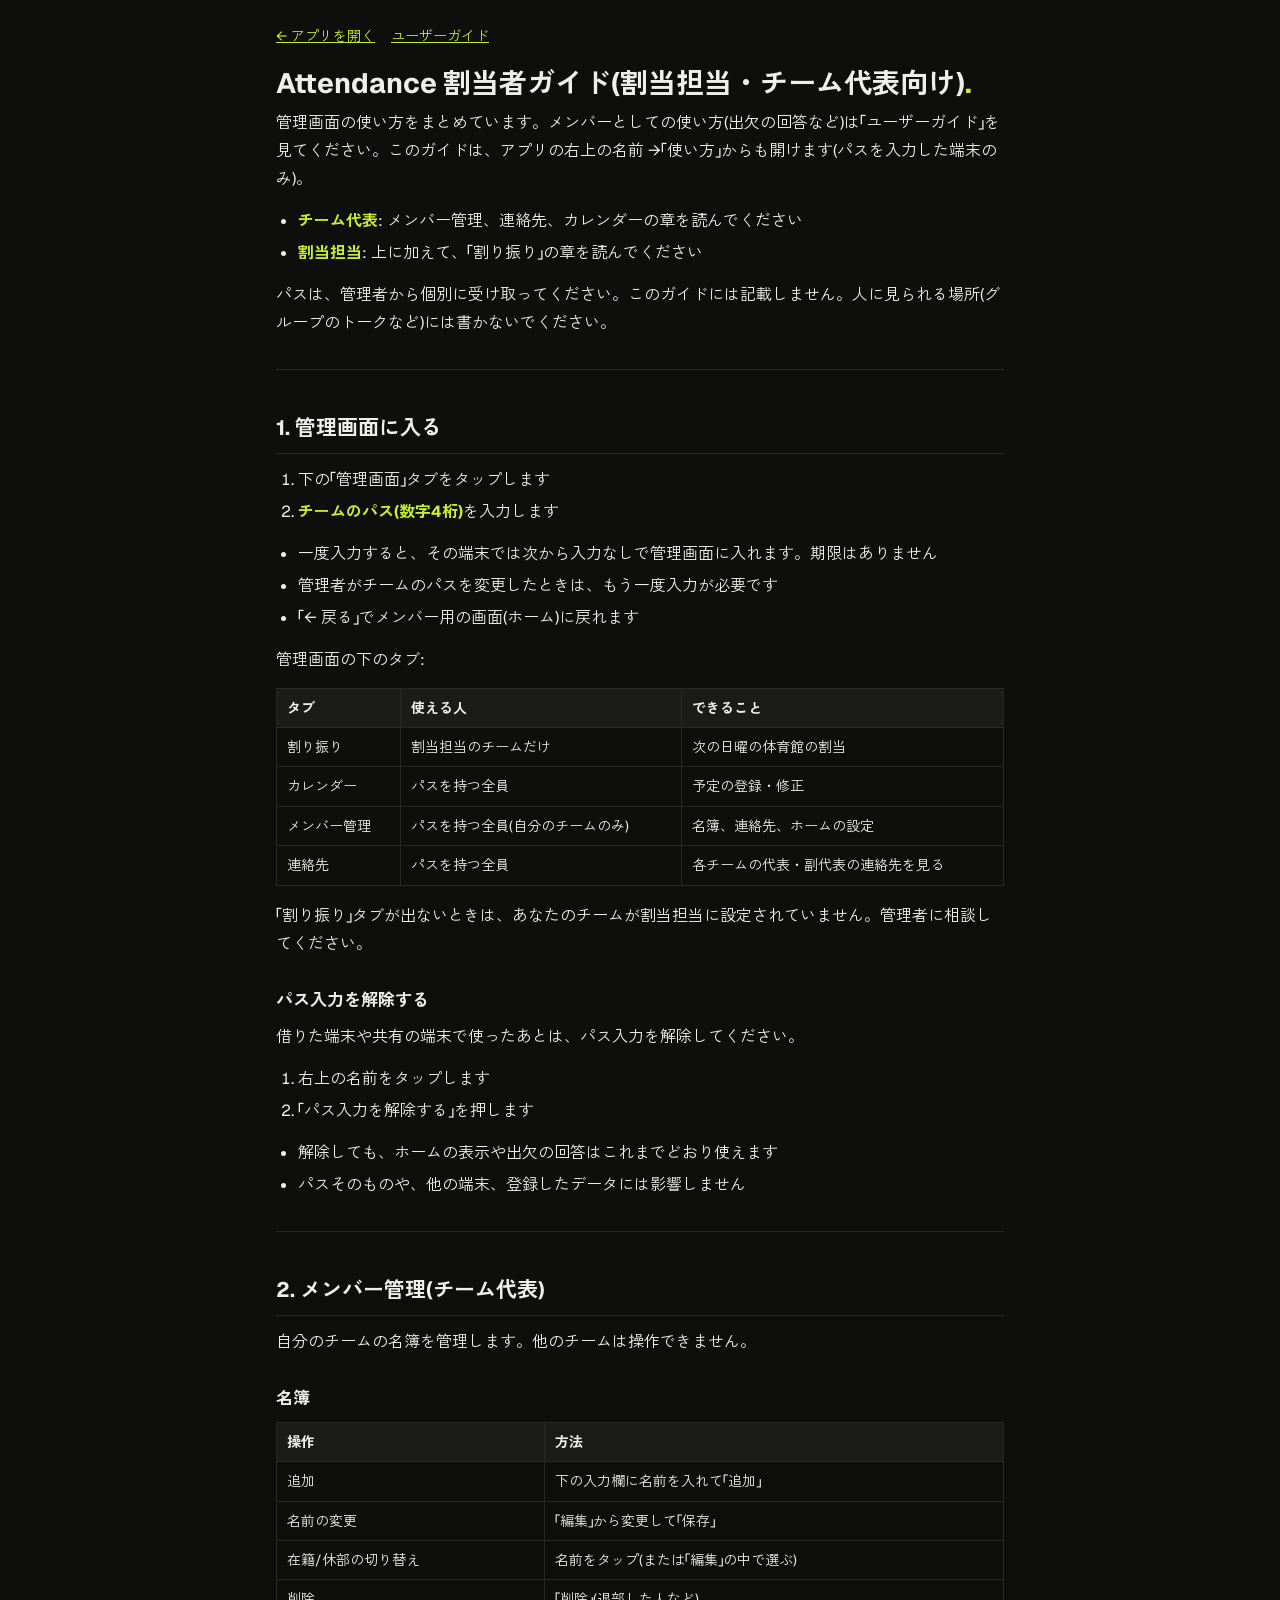
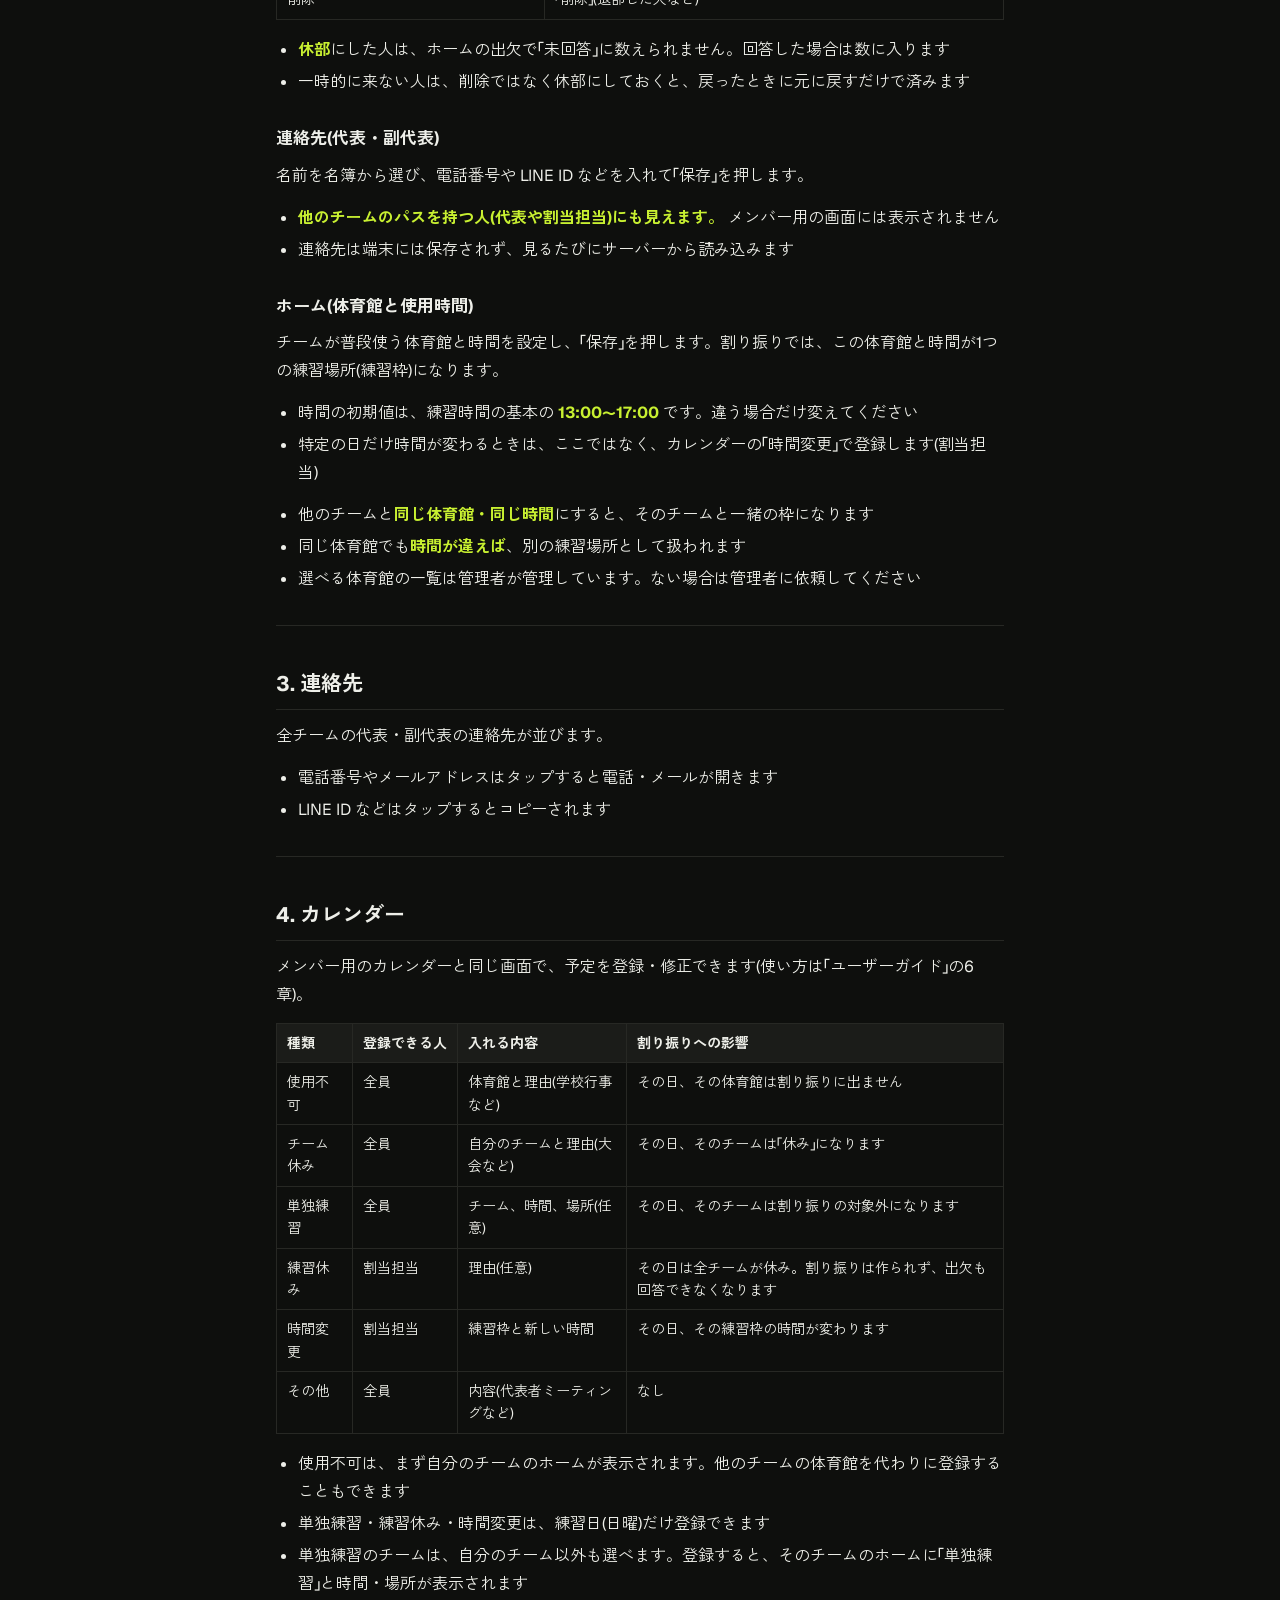
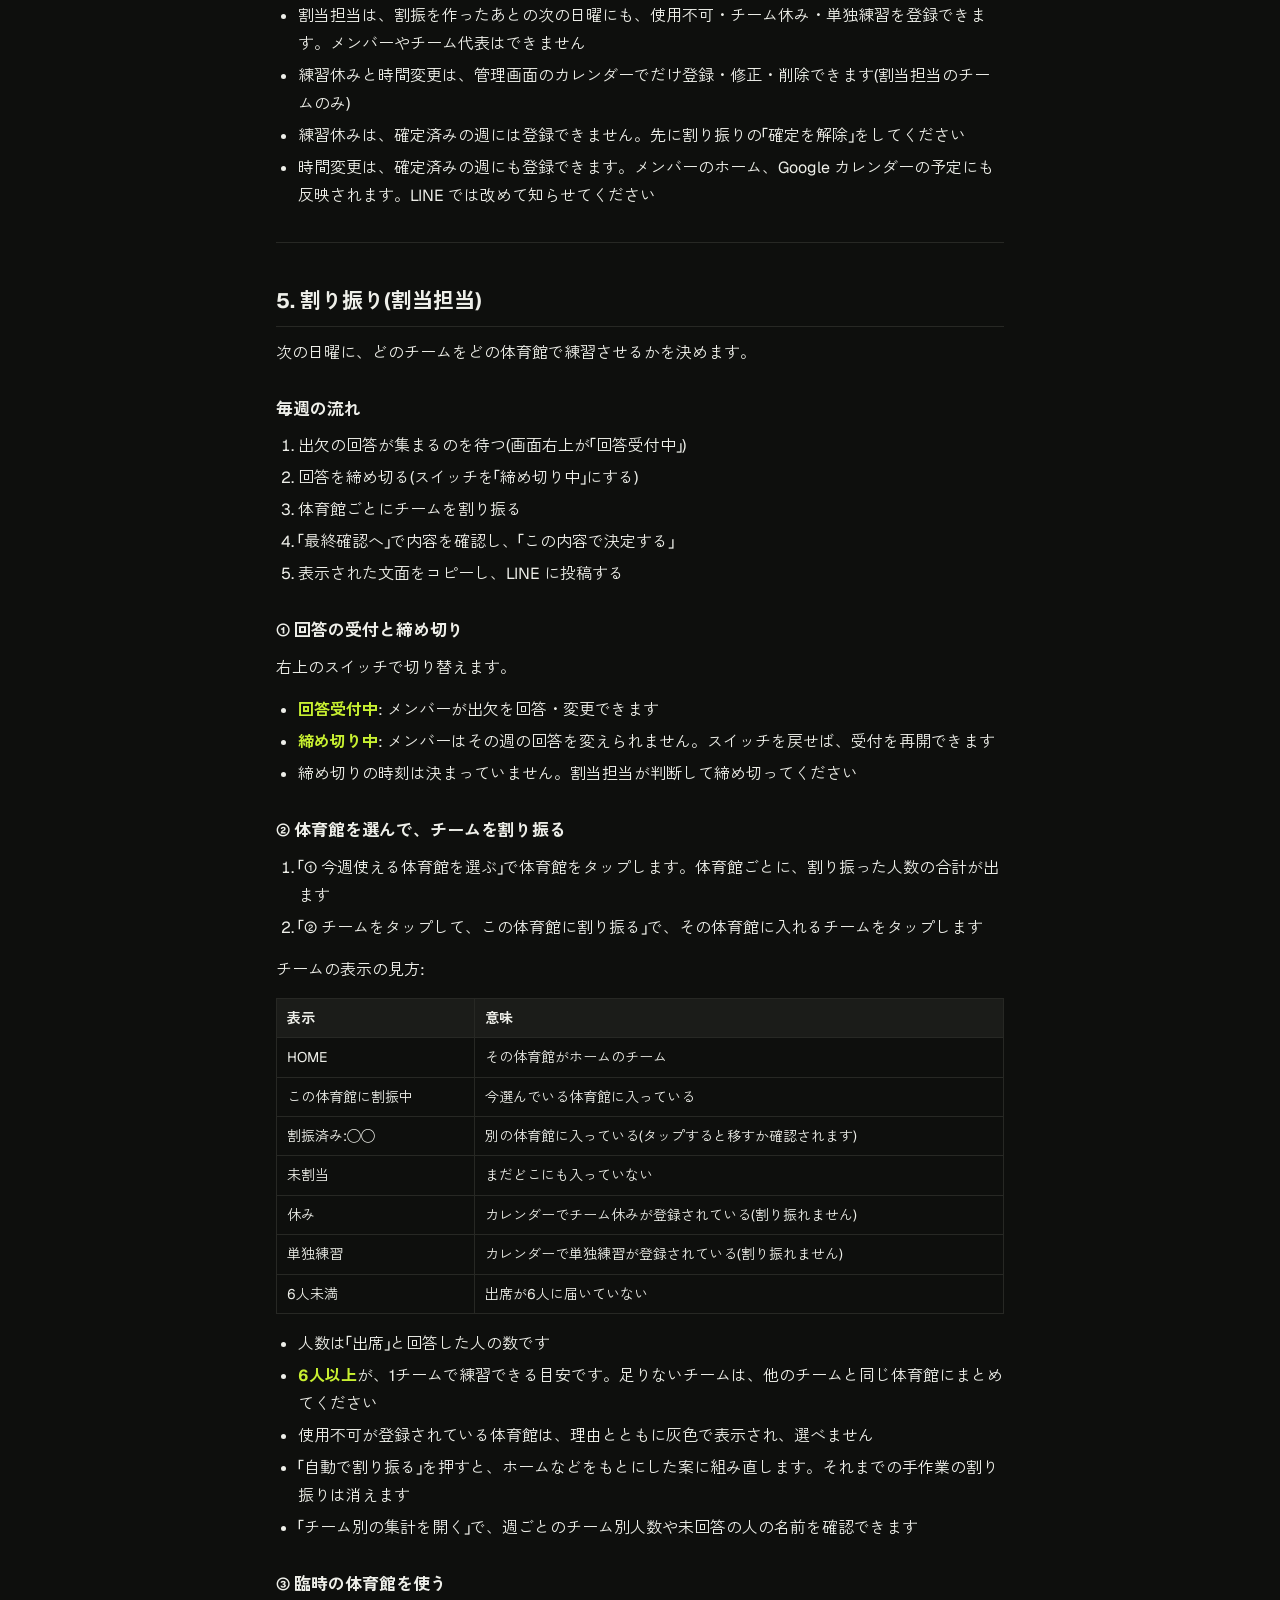
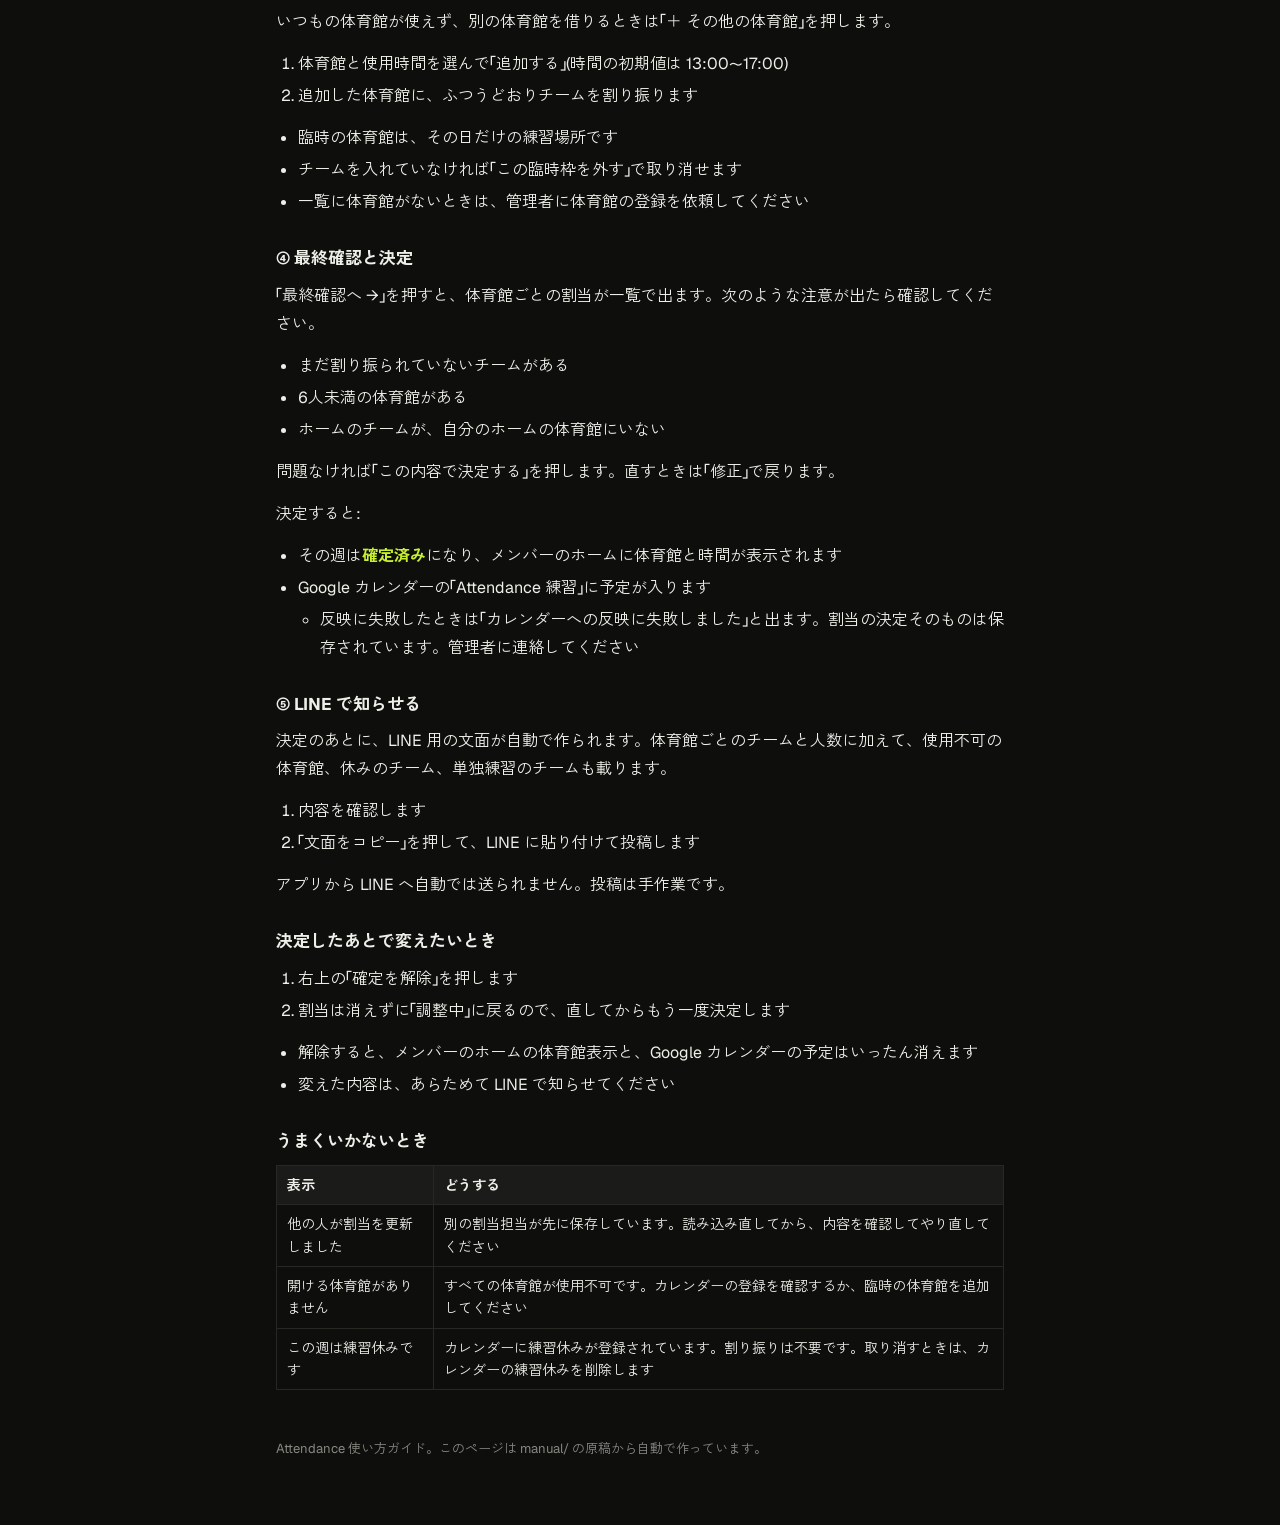
==== docs/guide/allocator.html @ ee750456 "カレンダーに練習休み・単独練習・時間変更を追加し、使い方ガイドを公開" ====
<!DOCTYPE html>
<html lang="ja">
<head>
<meta charset="utf-8">
<meta name="viewport" content="width=device-width, initial-scale=1, viewport-fit=cover">
<title>割当者ガイド | Attendance</title>
<link rel="icon" href="../assets/favicon.png">
<meta name="theme-color" content="#000000">
<link rel="preconnect" href="https://fonts.googleapis.com">
<link rel="stylesheet" href="https://fonts.googleapis.com/css2?family=Geist:wght@400;600&family=Zen+Kaku+Gothic+New:wght@400;700&display=swap">
<style>
:root{--bg:#0e0f0d;--sf:#1b1c19;--tx:#eeefe9;--mute:#868880;--rule:#272824;--acc:#c8f031;--warn:#ff9a3c;
  --sans:'Geist','Zen Kaku Gothic New',sans-serif}
*{box-sizing:border-box}
html{-webkit-text-size-adjust:100%}
body{margin:0;background:var(--bg);color:var(--tx);font-family:var(--sans);font-size:16px;line-height:1.75}
main{max-width:760px;margin:0 auto;padding:24px 16px 64px}
.top{display:flex;gap:16px;flex-wrap:wrap;font-size:14px;margin-bottom:8px}
a{color:var(--acc)}
h1{font-size:28px;line-height:1.3;margin:16px 0 8px}
h1 i{color:var(--acc);font-style:normal}
h2{font-size:21px;margin:40px 0 12px;padding-bottom:6px;border-bottom:1px solid var(--rule)}
h3{font-size:17px;margin:28px 0 8px}
p,ul,ol{margin:0 0 14px}
ul,ol{padding-left:22px}
li{margin:4px 0}
li>ul,li>ol{margin:4px 0 0}
strong{color:var(--acc);font-weight:700}
code{font-family:'Geist Mono',monospace;background:var(--sf);padding:1px 6px;font-size:14px}
hr{border:0;border-top:1px solid var(--rule);margin:32px 0}
aside{background:var(--sf);border-left:3px solid var(--warn);padding:12px 16px;margin:0 0 16px}
aside p:last-child,aside ul:last-child{margin-bottom:0}
.table{overflow-x:auto;margin:0 0 16px}
table{border-collapse:collapse;width:100%;font-size:14px;line-height:1.6}
th,td{border:1px solid var(--rule);padding:8px 10px;text-align:left;vertical-align:top}
th{background:var(--sf);white-space:nowrap}
footer{margin-top:48px;color:var(--mute);font-size:13px}
</style>
</head>
<body>
<main>
<nav class="top"><a href="../">← アプリを開く</a><a href="user.html">ユーザーガイド</a></nav>
<h1>Attendance 割当者ガイド(割当担当・チーム代表向け)<i>.</i></h1>
<p>管理画面の使い方をまとめています。メンバーとしての使い方(出欠の回答など)は「ユーザーガイド」を見てください。このガイドは、アプリの右上の名前 →「使い方」からも開けます(パスを入力した端末のみ)。</p>
<ul><li><strong>チーム代表</strong>: メンバー管理、連絡先、カレンダーの章を読んでください</li><li><strong>割当担当</strong>: 上に加えて、「割り振り」の章を読んでください</li></ul>
<p>パスは、管理者から個別に受け取ってください。このガイドには記載しません。人に見られる場所(グループのトークなど)には書かないでください。</p>
<hr>
<h2>1. 管理画面に入る</h2>
<ol><li>下の「管理画面」タブをタップします</li><li><strong>チームのパス(数字4桁)</strong>を入力します</li></ol>
<ul><li>一度入力すると、その端末では次から入力なしで管理画面に入れます。期限はありません</li><li>管理者がチームのパスを変更したときは、もう一度入力が必要です</li><li>「← 戻る」でメンバー用の画面(ホーム)に戻れます</li></ul>
<p>管理画面の下のタブ:</p>
<div class="table"><table><thead><tr><th>タブ</th><th>使える人</th><th>できること</th></tr></thead><tbody><tr><td>割り振り</td><td>割当担当のチームだけ</td><td>次の日曜の体育館の割当</td></tr><tr><td>カレンダー</td><td>パスを持つ全員</td><td>予定の登録・修正</td></tr><tr><td>メンバー管理</td><td>パスを持つ全員(自分のチームのみ)</td><td>名簿、連絡先、ホームの設定</td></tr><tr><td>連絡先</td><td>パスを持つ全員</td><td>各チームの代表・副代表の連絡先を見る</td></tr></tbody></table></div>
<p>「割り振り」タブが出ないときは、あなたのチームが割当担当に設定されていません。管理者に相談してください。</p>
<h3>パス入力を解除する</h3>
<p>借りた端末や共有の端末で使ったあとは、パス入力を解除してください。</p>
<ol><li>右上の名前をタップします</li><li>「パス入力を解除する」を押します</li></ol>
<ul><li>解除しても、ホームの表示や出欠の回答はこれまでどおり使えます</li><li>パスそのものや、他の端末、登録したデータには影響しません</li></ul>
<hr>
<h2>2. メンバー管理(チーム代表)</h2>
<p>自分のチームの名簿を管理します。他のチームは操作できません。</p>
<h3>名簿</h3>
<div class="table"><table><thead><tr><th>操作</th><th>方法</th></tr></thead><tbody><tr><td>追加</td><td>下の入力欄に名前を入れて「追加」</td></tr><tr><td>名前の変更</td><td>「編集」から変更して「保存」</td></tr><tr><td>在籍/休部の切り替え</td><td>名前をタップ(または「編集」の中で選ぶ)</td></tr><tr><td>削除</td><td>「削除」(退部した人など)</td></tr></tbody></table></div>
<ul><li><strong>休部</strong>にした人は、ホームの出欠で「未回答」に数えられません。回答した場合は数に入ります</li><li>一時的に来ない人は、削除ではなく休部にしておくと、戻ったときに元に戻すだけで済みます</li></ul>
<h3>連絡先(代表・副代表)</h3>
<p>名前を名簿から選び、電話番号や LINE ID などを入れて「保存」を押します。</p>
<ul><li><strong>他のチームのパスを持つ人(代表や割当担当)にも見えます。</strong> メンバー用の画面には表示されません</li><li>連絡先は端末には保存されず、見るたびにサーバーから読み込みます</li></ul>
<h3>ホーム(体育館と使用時間)</h3>
<p>チームが普段使う体育館と時間を設定し、「保存」を押します。割り振りでは、この体育館と時間が1つの練習場所(練習枠)になります。</p>
<ul><li>時間の初期値は、練習時間の基本の <strong>13:00〜17:00</strong> です。違う場合だけ変えてください</li><li>特定の日だけ時間が変わるときは、ここではなく、カレンダーの「時間変更」で登録します(割当担当)</li></ul>
<ul><li>他のチームと<strong>同じ体育館・同じ時間</strong>にすると、そのチームと一緒の枠になります</li><li>同じ体育館でも<strong>時間が違えば</strong>、別の練習場所として扱われます</li><li>選べる体育館の一覧は管理者が管理しています。ない場合は管理者に依頼してください</li></ul>
<hr>
<h2>3. 連絡先</h2>
<p>全チームの代表・副代表の連絡先が並びます。</p>
<ul><li>電話番号やメールアドレスはタップすると電話・メールが開きます</li><li>LINE ID などはタップするとコピーされます</li></ul>
<hr>
<h2>4. カレンダー</h2>
<p>メンバー用のカレンダーと同じ画面で、予定を登録・修正できます(使い方は「ユーザーガイド」の6章)。</p>
<div class="table"><table><thead><tr><th>種類</th><th>登録できる人</th><th>入れる内容</th><th>割り振りへの影響</th></tr></thead><tbody><tr><td>使用不可</td><td>全員</td><td>体育館と理由(学校行事など)</td><td>その日、その体育館は割り振りに出ません</td></tr><tr><td>チーム休み</td><td>全員</td><td>自分のチームと理由(大会など)</td><td>その日、そのチームは「休み」になります</td></tr><tr><td>単独練習</td><td>全員</td><td>チーム、時間、場所(任意)</td><td>その日、そのチームは割り振りの対象外になります</td></tr><tr><td>練習休み</td><td>割当担当</td><td>理由(任意)</td><td>その日は全チームが休み。割り振りは作られず、出欠も回答できなくなります</td></tr><tr><td>時間変更</td><td>割当担当</td><td>練習枠と新しい時間</td><td>その日、その練習枠の時間が変わります</td></tr><tr><td>その他</td><td>全員</td><td>内容(代表者ミーティングなど)</td><td>なし</td></tr></tbody></table></div>
<ul><li>使用不可は、まず自分のチームのホームが表示されます。他のチームの体育館を代わりに登録することもできます</li><li>単独練習・練習休み・時間変更は、練習日(日曜)だけ登録できます</li><li>単独練習のチームは、自分のチーム以外も選べます。登録すると、そのチームのホームに「単独練習」と時間・場所が表示されます</li><li>割当担当は、割振を作ったあとの次の日曜にも、使用不可・チーム休み・単独練習を登録できます。メンバーやチーム代表はできません</li><li>練習休みと時間変更は、管理画面のカレンダーでだけ登録・修正・削除できます(割当担当のチームのみ)</li><li>練習休みは、確定済みの週には登録できません。先に割り振りの「確定を解除」をしてください</li><li>時間変更は、確定済みの週にも登録できます。メンバーのホーム、Google カレンダーの予定にも反映されます。LINE では改めて知らせてください</li></ul>
<hr>
<h2>5. 割り振り(割当担当)</h2>
<p>次の日曜に、どのチームをどの体育館で練習させるかを決めます。</p>
<h3>毎週の流れ</h3>
<ol><li>出欠の回答が集まるのを待つ(画面右上が「回答受付中」)</li><li>回答を締め切る(スイッチを「締め切り中」にする)</li><li>体育館ごとにチームを割り振る</li><li>「最終確認へ」で内容を確認し、「この内容で決定する」</li><li>表示された文面をコピーし、LINE に投稿する</li></ol>
<h3>① 回答の受付と締め切り</h3>
<p>右上のスイッチで切り替えます。</p>
<ul><li><strong>回答受付中</strong>: メンバーが出欠を回答・変更できます</li><li><strong>締め切り中</strong>: メンバーはその週の回答を変えられません。スイッチを戻せば、受付を再開できます</li><li>締め切りの時刻は決まっていません。割当担当が判断して締め切ってください</li></ul>
<h3>② 体育館を選んで、チームを割り振る</h3>
<ol><li>「① 今週使える体育館を選ぶ」で体育館をタップします。体育館ごとに、割り振った人数の合計が出ます</li><li>「② チームをタップして、この体育館に割り振る」で、その体育館に入れるチームをタップします</li></ol>
<p>チームの表示の見方:</p>
<div class="table"><table><thead><tr><th>表示</th><th>意味</th></tr></thead><tbody><tr><td>HOME</td><td>その体育館がホームのチーム</td></tr><tr><td>この体育館に割振中</td><td>今選んでいる体育館に入っている</td></tr><tr><td>割振済み:◯◯</td><td>別の体育館に入っている(タップすると移すか確認されます)</td></tr><tr><td>未割当</td><td>まだどこにも入っていない</td></tr><tr><td>休み</td><td>カレンダーでチーム休みが登録されている(割り振れません)</td></tr><tr><td>単独練習</td><td>カレンダーで単独練習が登録されている(割り振れません)</td></tr><tr><td>6人未満</td><td>出席が6人に届いていない</td></tr></tbody></table></div>
<ul><li>人数は「出席」と回答した人の数です</li><li><strong>6人以上</strong>が、1チームで練習できる目安です。足りないチームは、他のチームと同じ体育館にまとめてください</li><li>使用不可が登録されている体育館は、理由とともに灰色で表示され、選べません</li><li>「自動で割り振る」を押すと、ホームなどをもとにした案に組み直します。それまでの手作業の割り振りは消えます</li><li>「チーム別の集計を開く」で、週ごとのチーム別人数や未回答の人の名前を確認できます</li></ul>
<h3>③ 臨時の体育館を使う</h3>
<p>いつもの体育館が使えず、別の体育館を借りるときは「＋ その他の体育館」を押します。</p>
<ol><li>体育館と使用時間を選んで「追加する」(時間の初期値は 13:00〜17:00)</li><li>追加した体育館に、ふつうどおりチームを割り振ります</li></ol>
<ul><li>臨時の体育館は、その日だけの練習場所です</li><li>チームを入れていなければ「この臨時枠を外す」で取り消せます</li><li>一覧に体育館がないときは、管理者に体育館の登録を依頼してください</li></ul>
<h3>④ 最終確認と決定</h3>
<p>「最終確認へ →」を押すと、体育館ごとの割当が一覧で出ます。次のような注意が出たら確認してください。</p>
<ul><li>まだ割り振られていないチームがある</li><li>6人未満の体育館がある</li><li>ホームのチームが、自分のホームの体育館にいない</li></ul>
<p>問題なければ「この内容で決定する」を押します。直すときは「修正」で戻ります。</p>
<p>決定すると:</p>
<ul><li>その週は<strong>確定済み</strong>になり、メンバーのホームに体育館と時間が表示されます</li><li>Google カレンダーの「Attendance 練習」に予定が入ります<ul><li>反映に失敗したときは「カレンダーへの反映に失敗しました」と出ます。割当の決定そのものは保存されています。管理者に連絡してください</li></ul></li></ul>
<h3>⑤ LINE で知らせる</h3>
<p>決定のあとに、LINE 用の文面が自動で作られます。体育館ごとのチームと人数に加えて、使用不可の体育館、休みのチーム、単独練習のチームも載ります。</p>
<ol><li>内容を確認します</li><li>「文面をコピー」を押して、LINE に貼り付けて投稿します</li></ol>
<p>アプリから LINE へ自動では送られません。投稿は手作業です。</p>
<h3>決定したあとで変えたいとき</h3>
<ol><li>右上の「確定を解除」を押します</li><li>割当は消えずに「調整中」に戻るので、直してからもう一度決定します</li></ol>
<ul><li>解除すると、メンバーのホームの体育館表示と、Google カレンダーの予定はいったん消えます</li><li>変えた内容は、あらためて LINE で知らせてください</li></ul>
<h3>うまくいかないとき</h3>
<div class="table"><table><thead><tr><th>表示</th><th>どうする</th></tr></thead><tbody><tr><td>他の人が割当を更新しました</td><td>別の割当担当が先に保存しています。読み込み直してから、内容を確認してやり直してください</td></tr><tr><td>開ける体育館がありません</td><td>すべての体育館が使用不可です。カレンダーの登録を確認するか、臨時の体育館を追加してください</td></tr><tr><td>この週は練習休みです</td><td>カレンダーに練習休みが登録されています。割り振りは不要です。取り消すときは、カレンダーの練習休みを削除します</td></tr></tbody></table></div>
<footer>Attendance 使い方ガイド。このページは manual/ の原稿から自動で作っています。</footer>
</main>
</body>
</html>
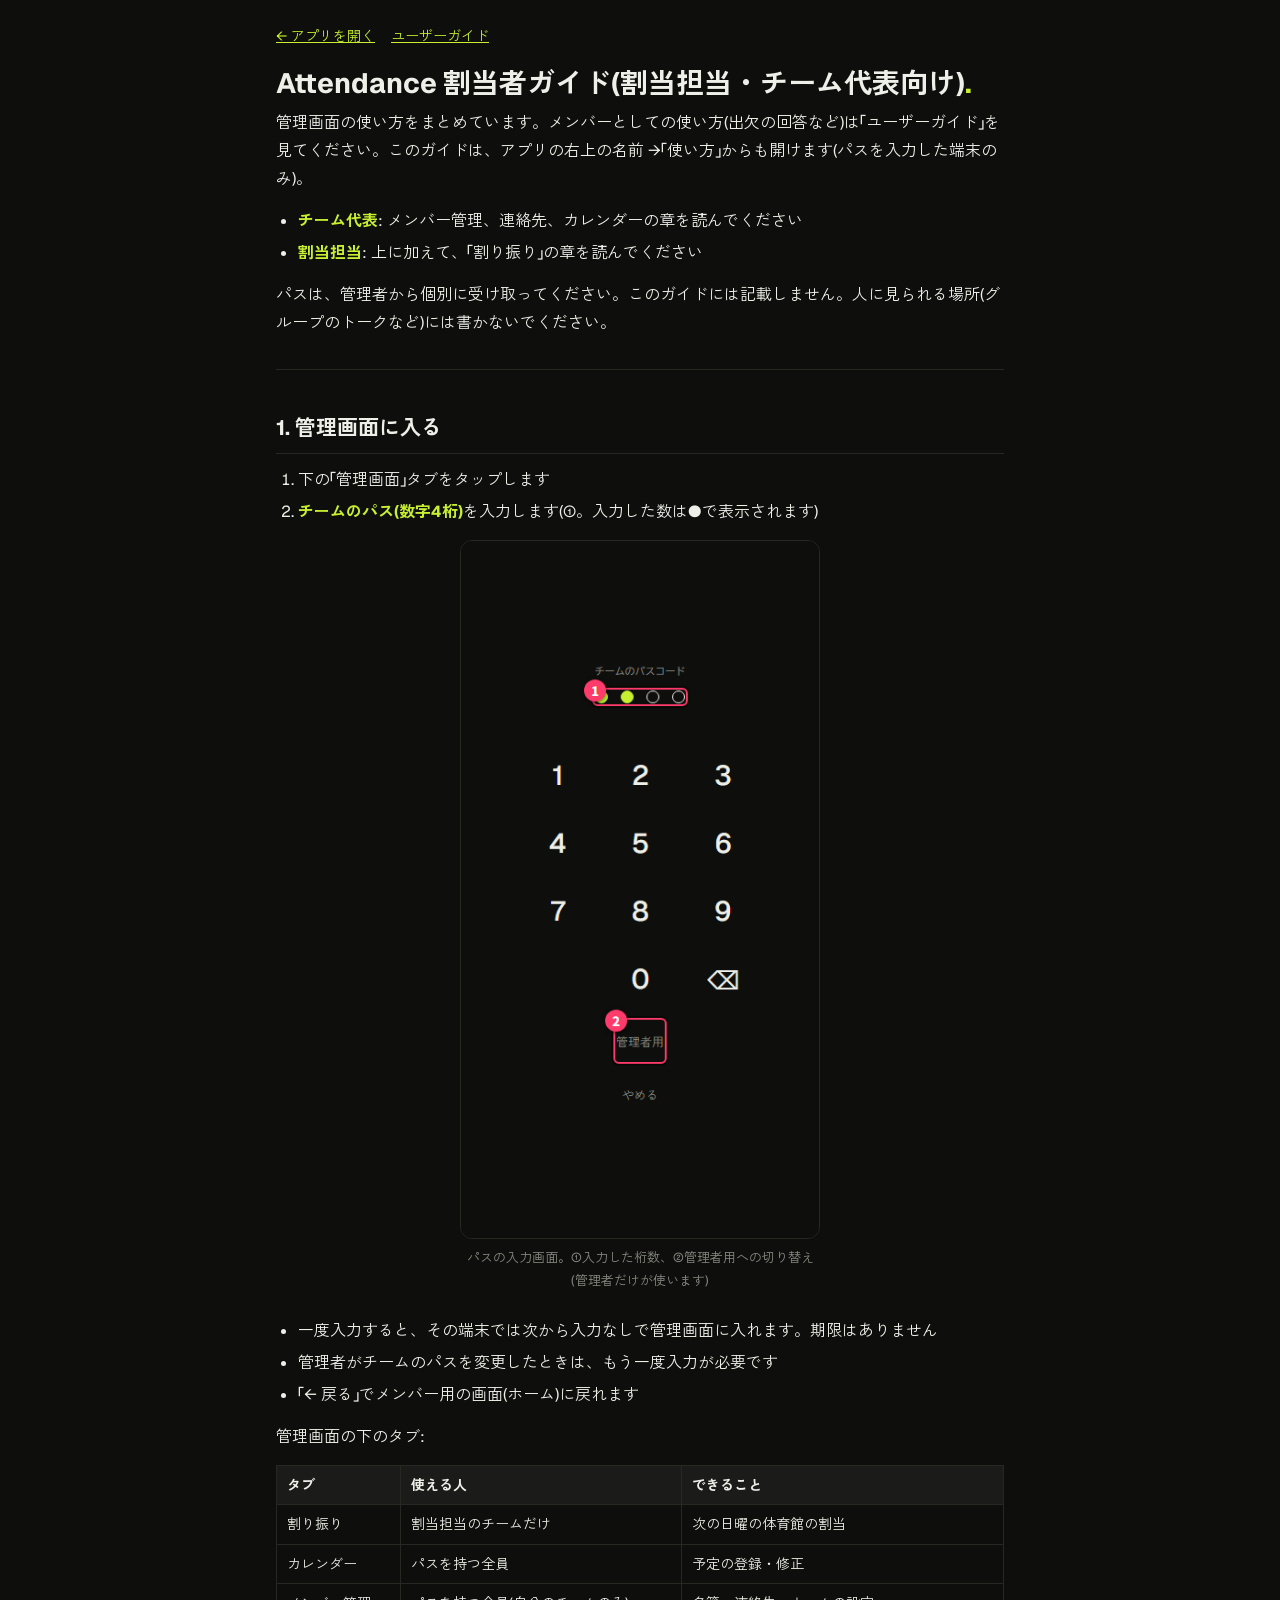
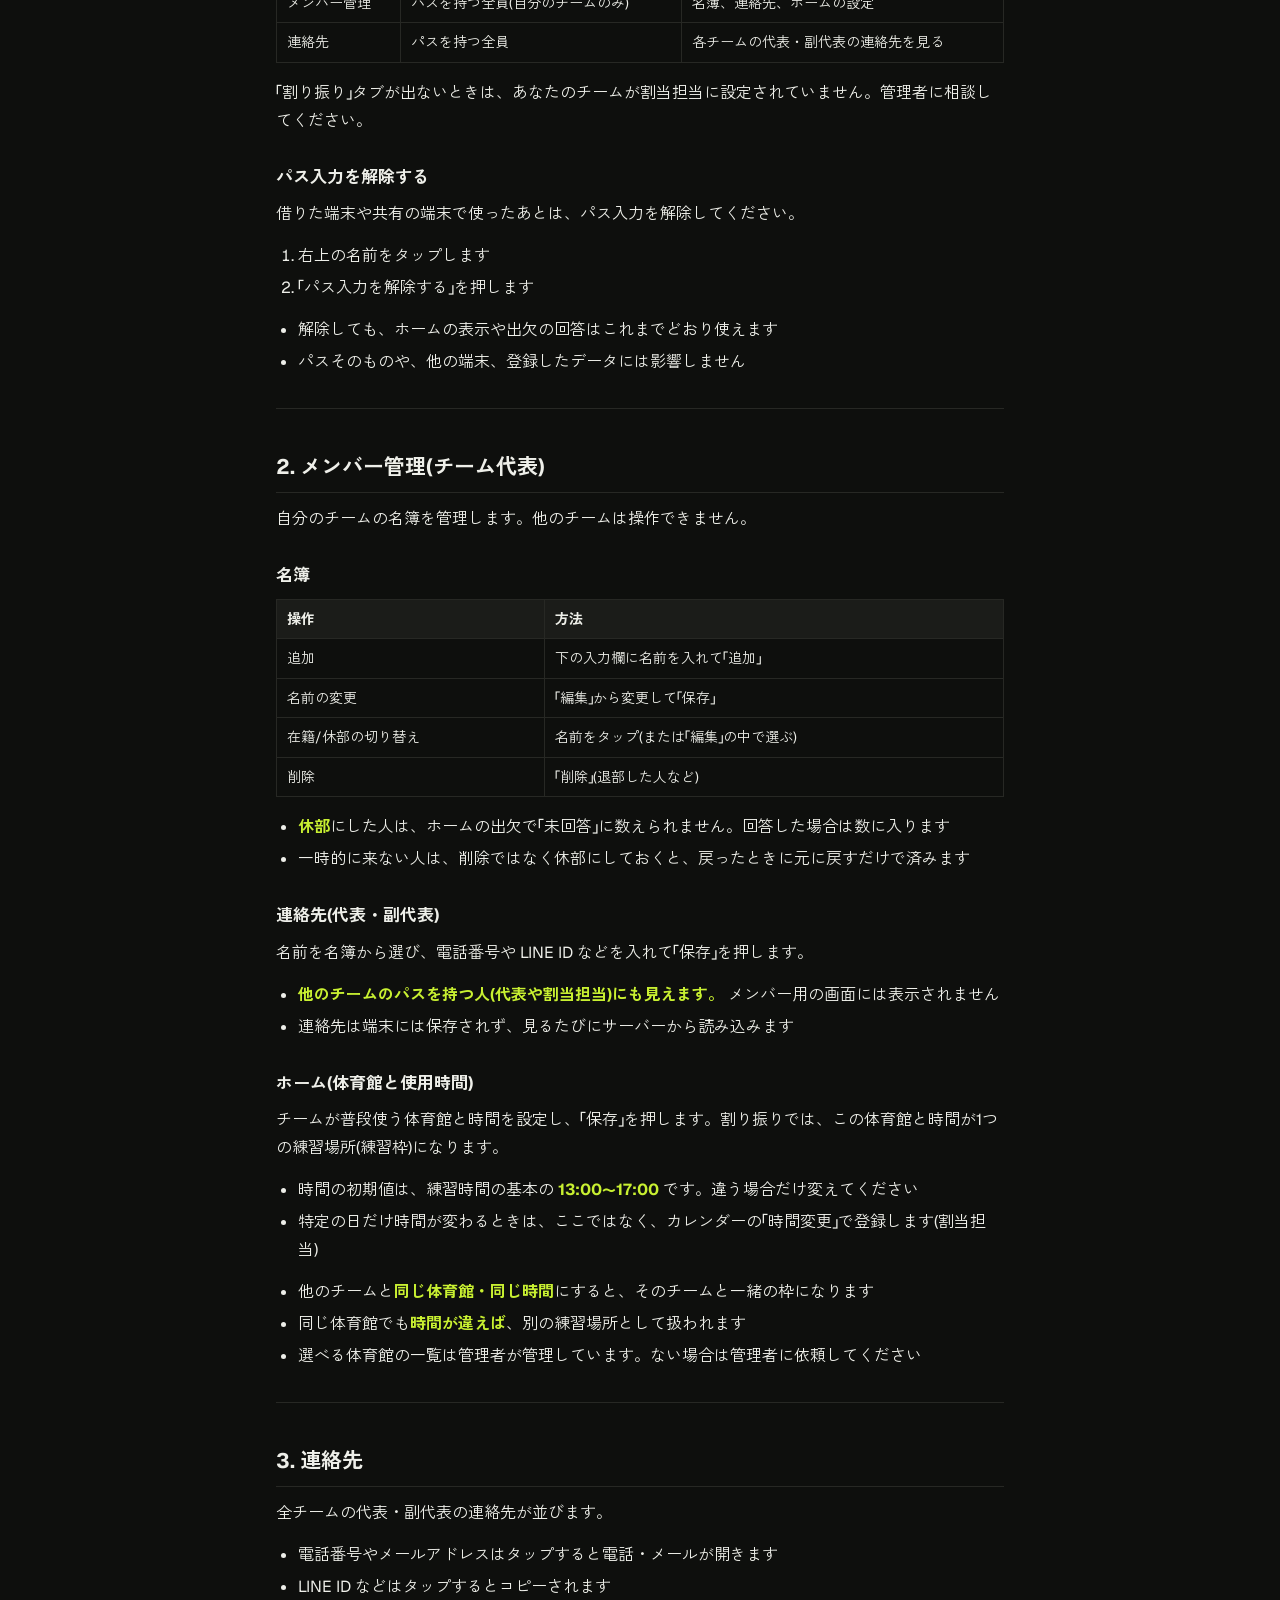
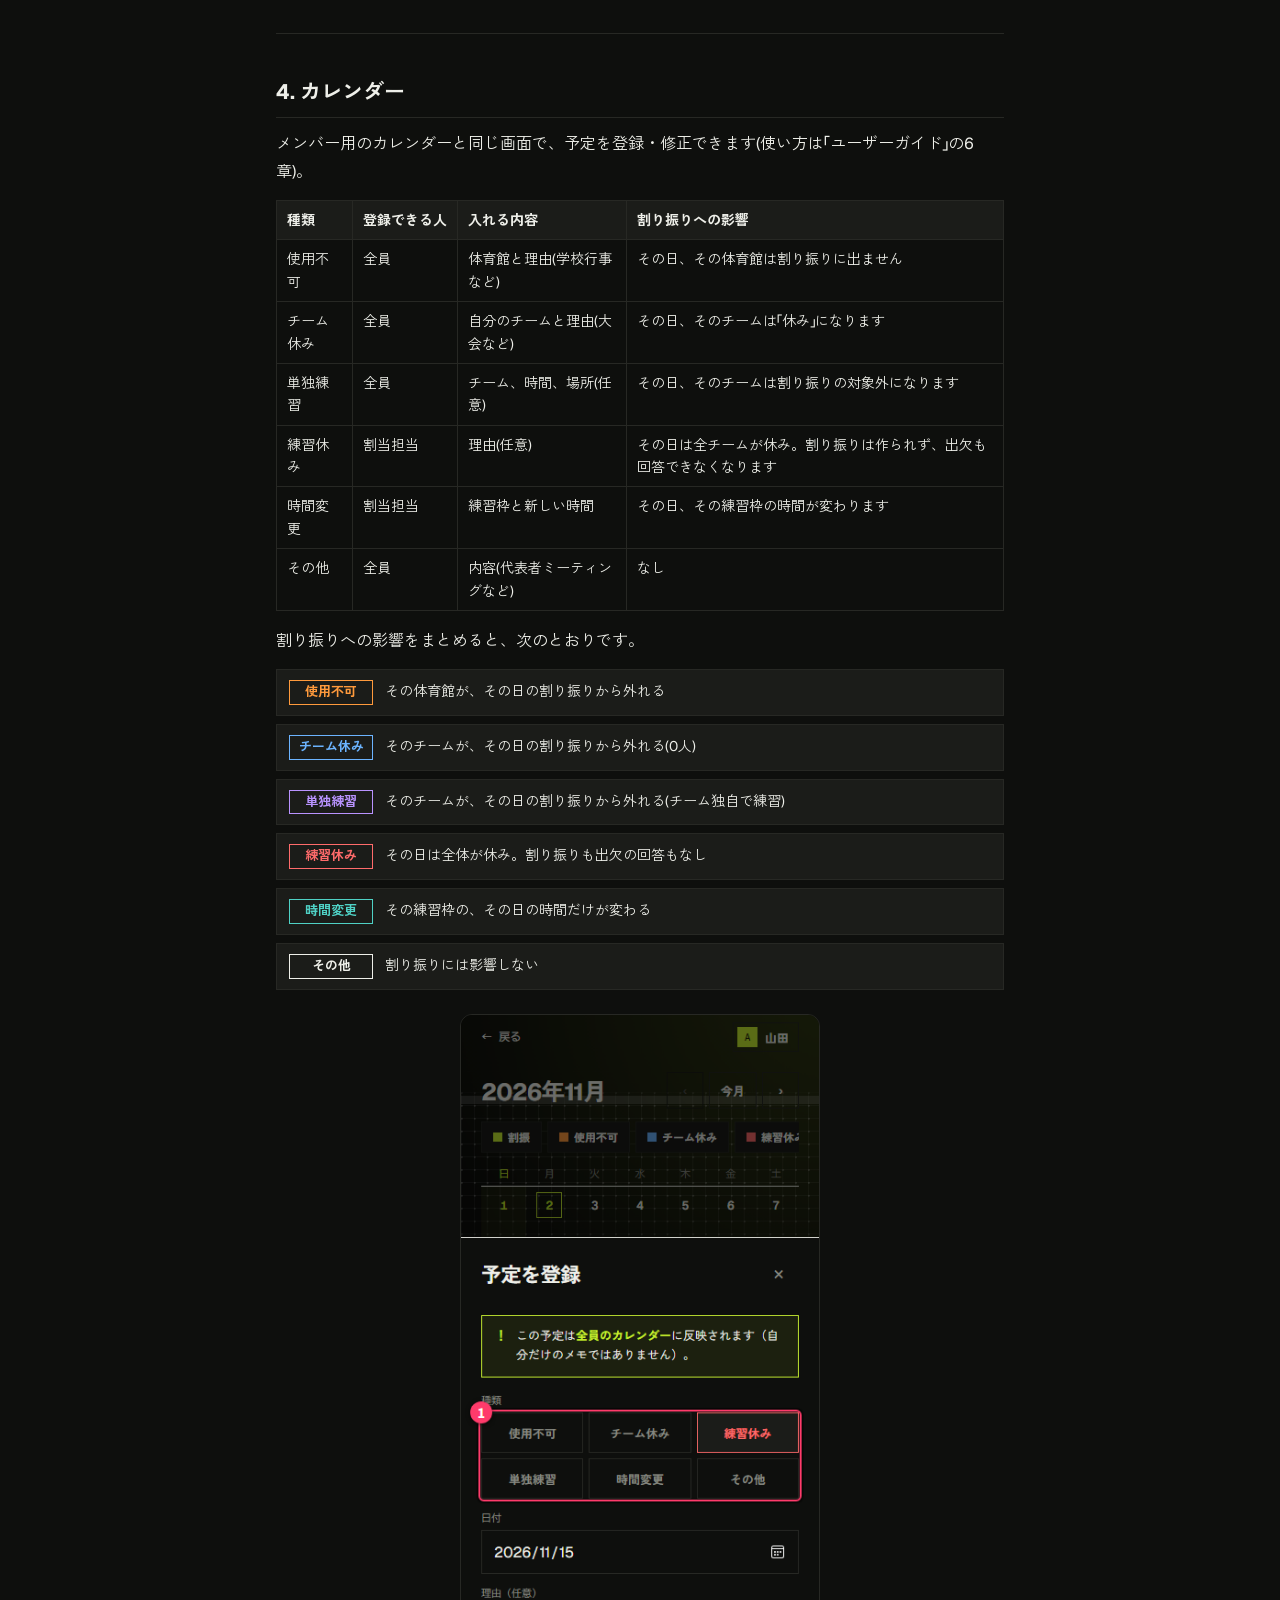
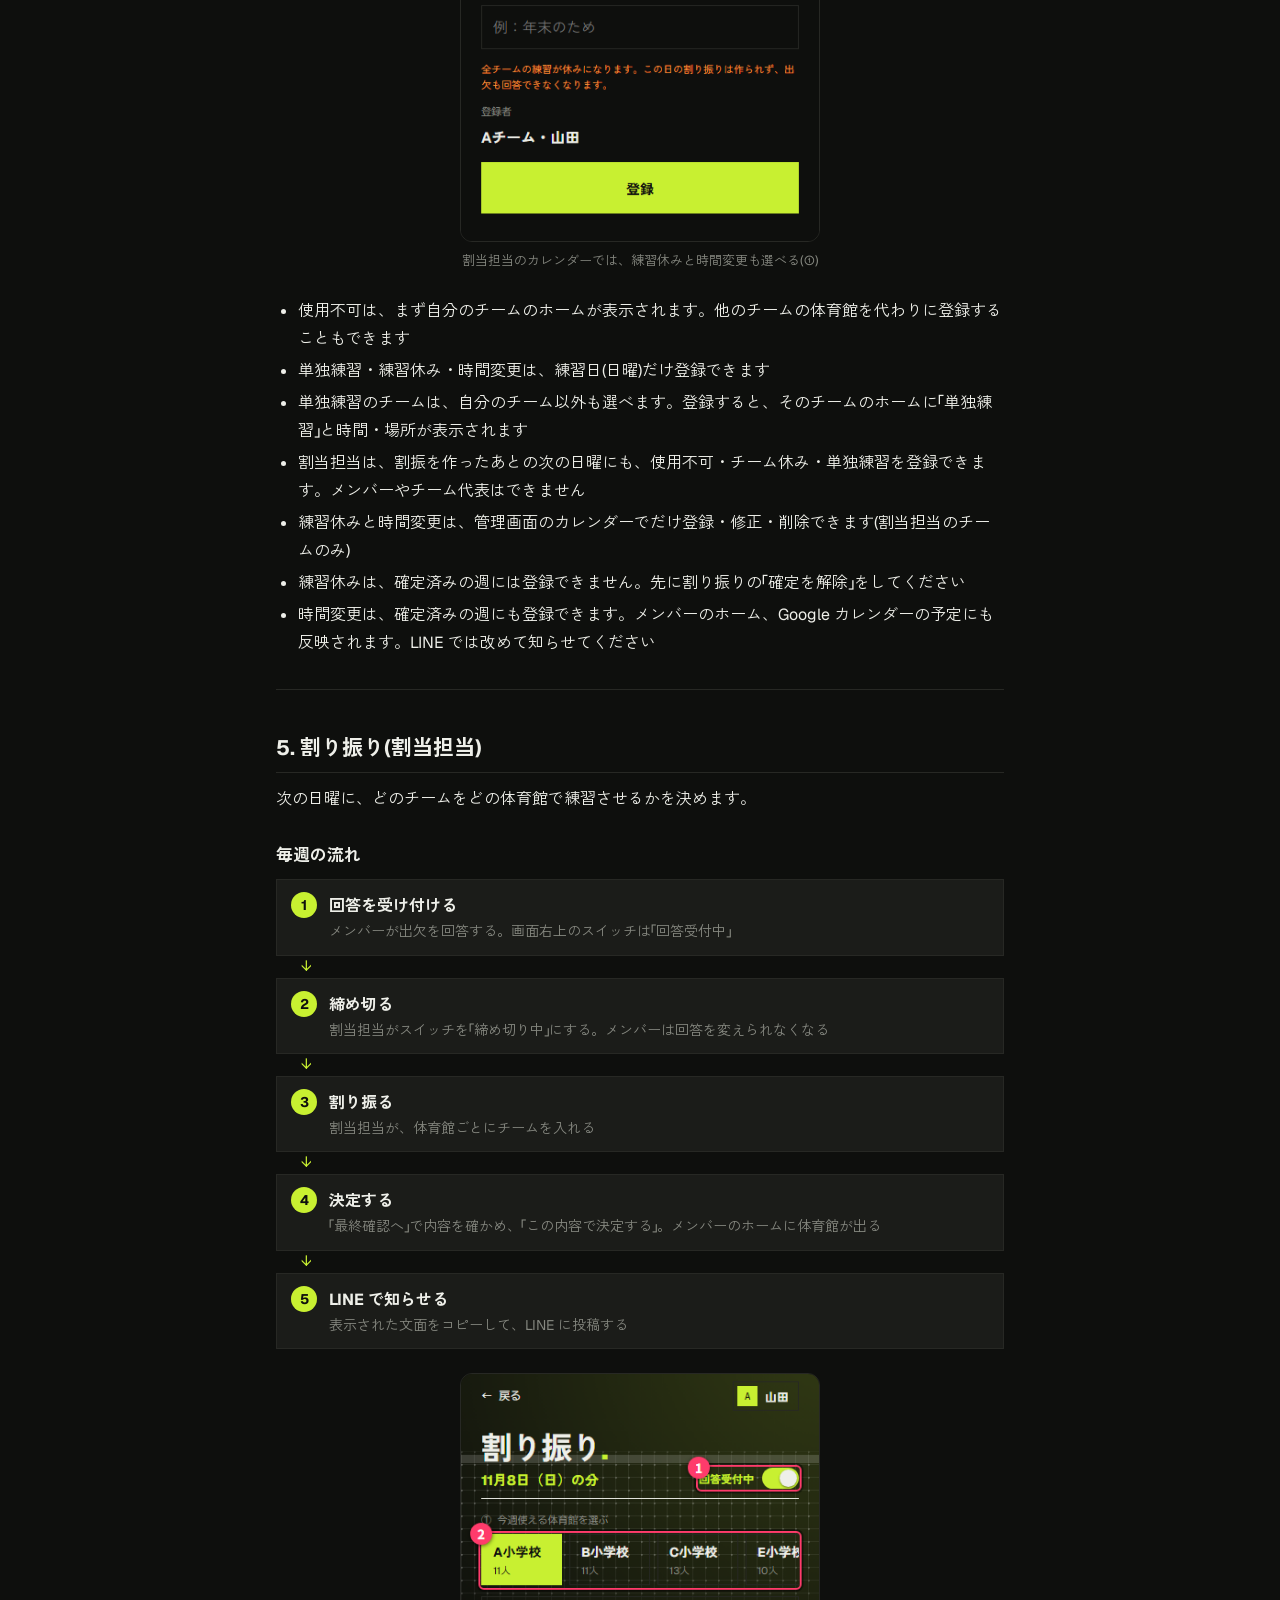
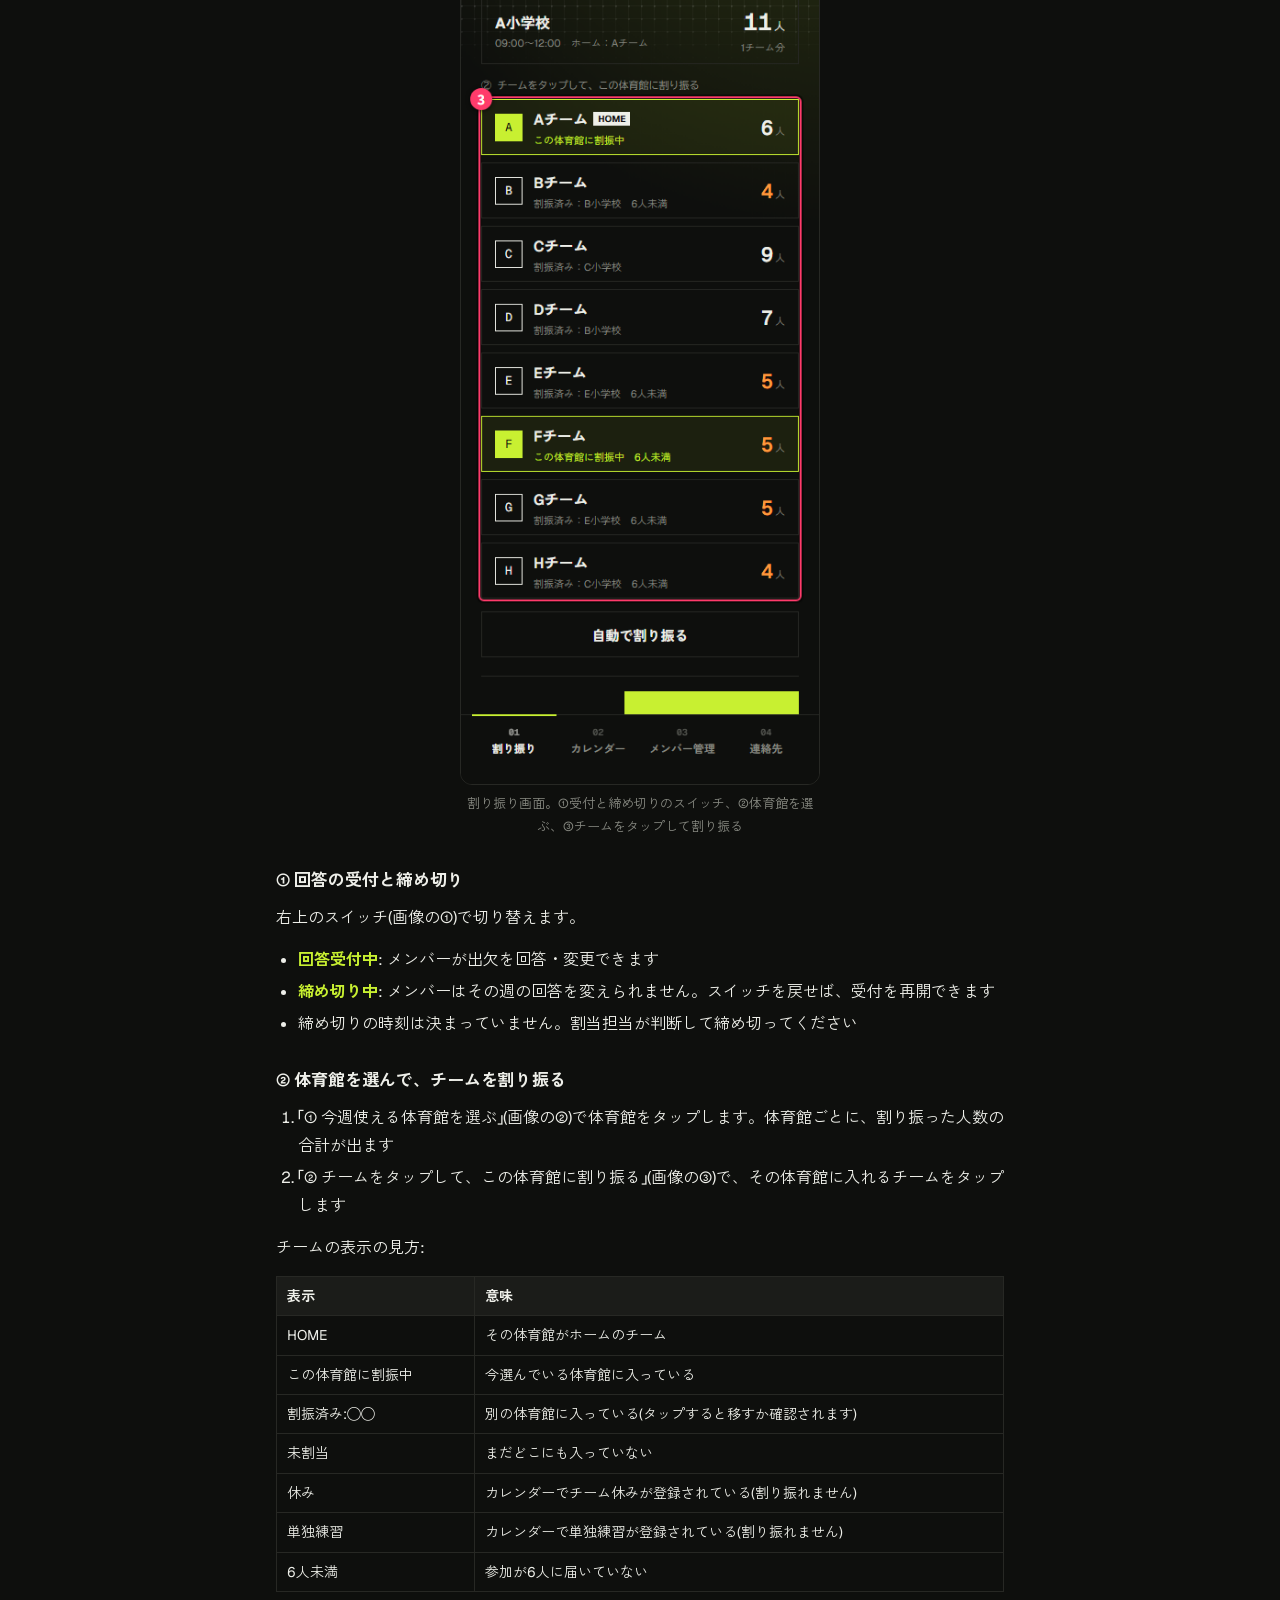
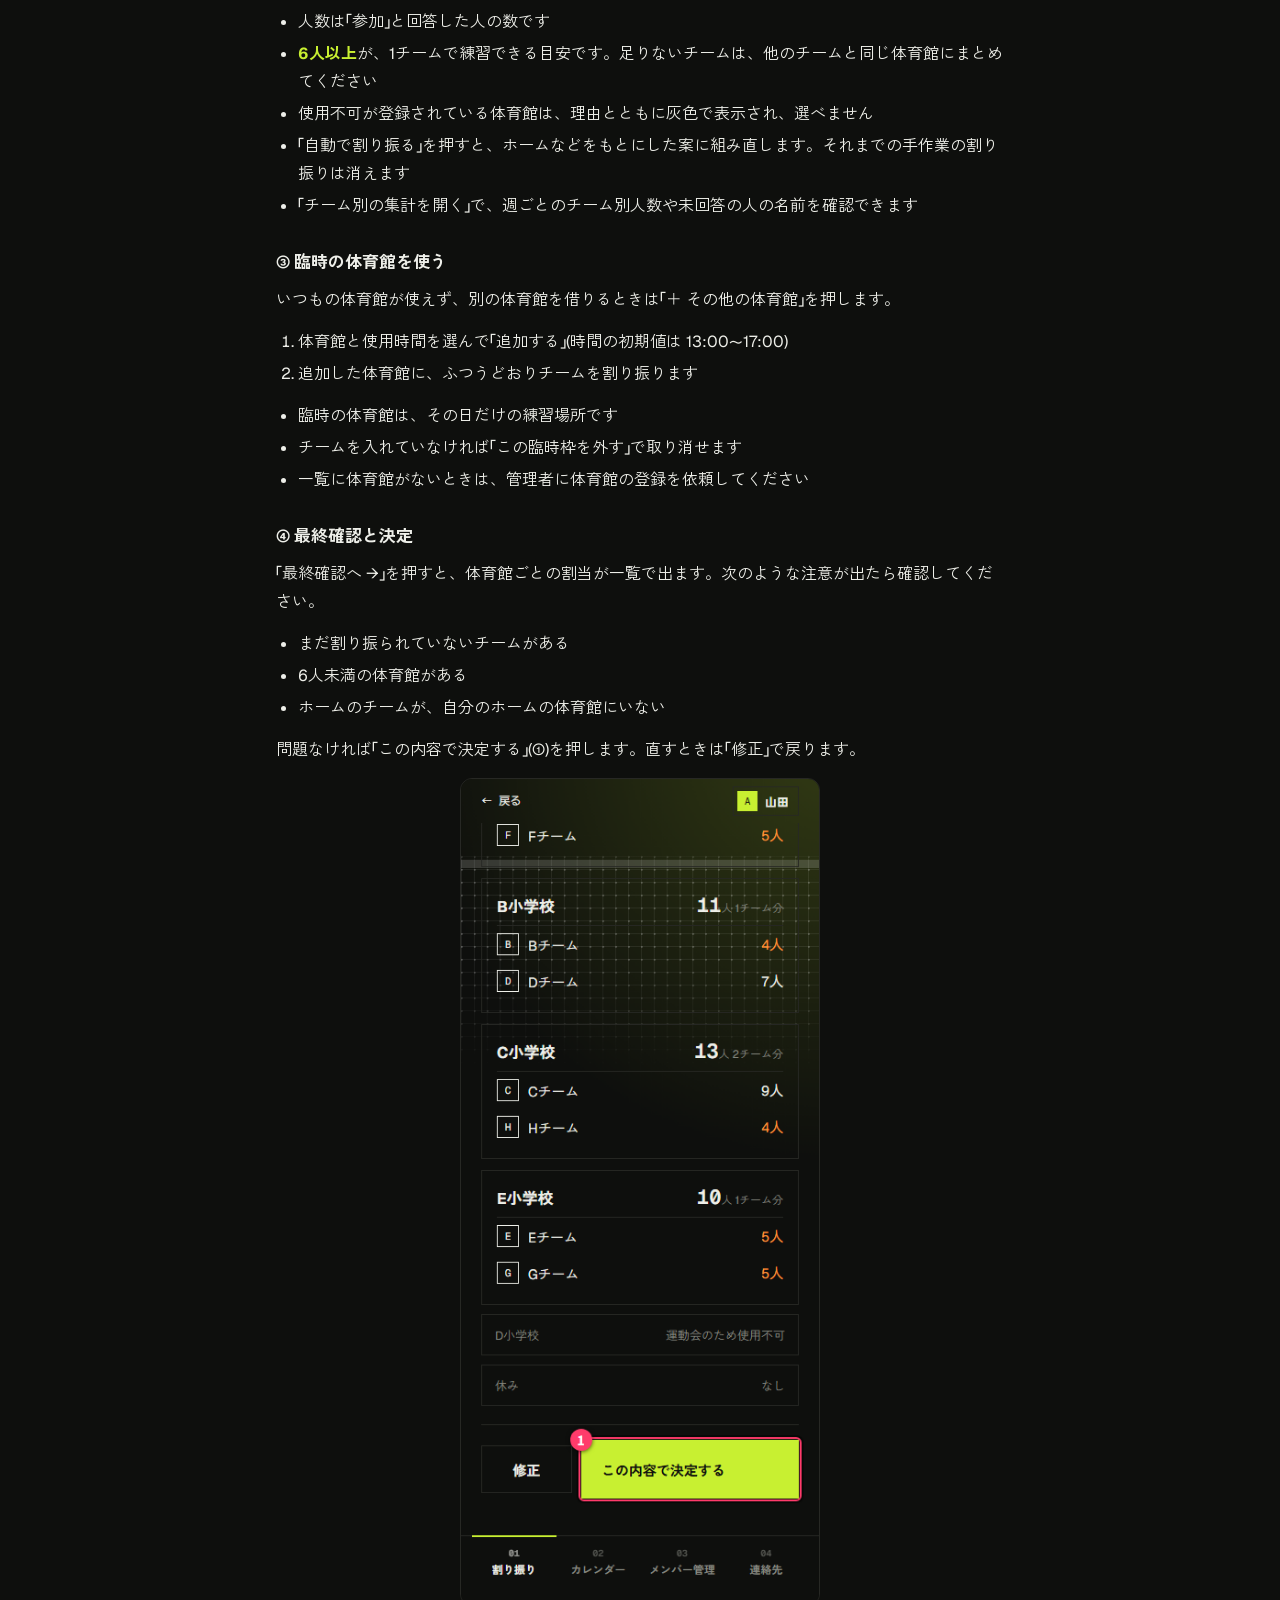
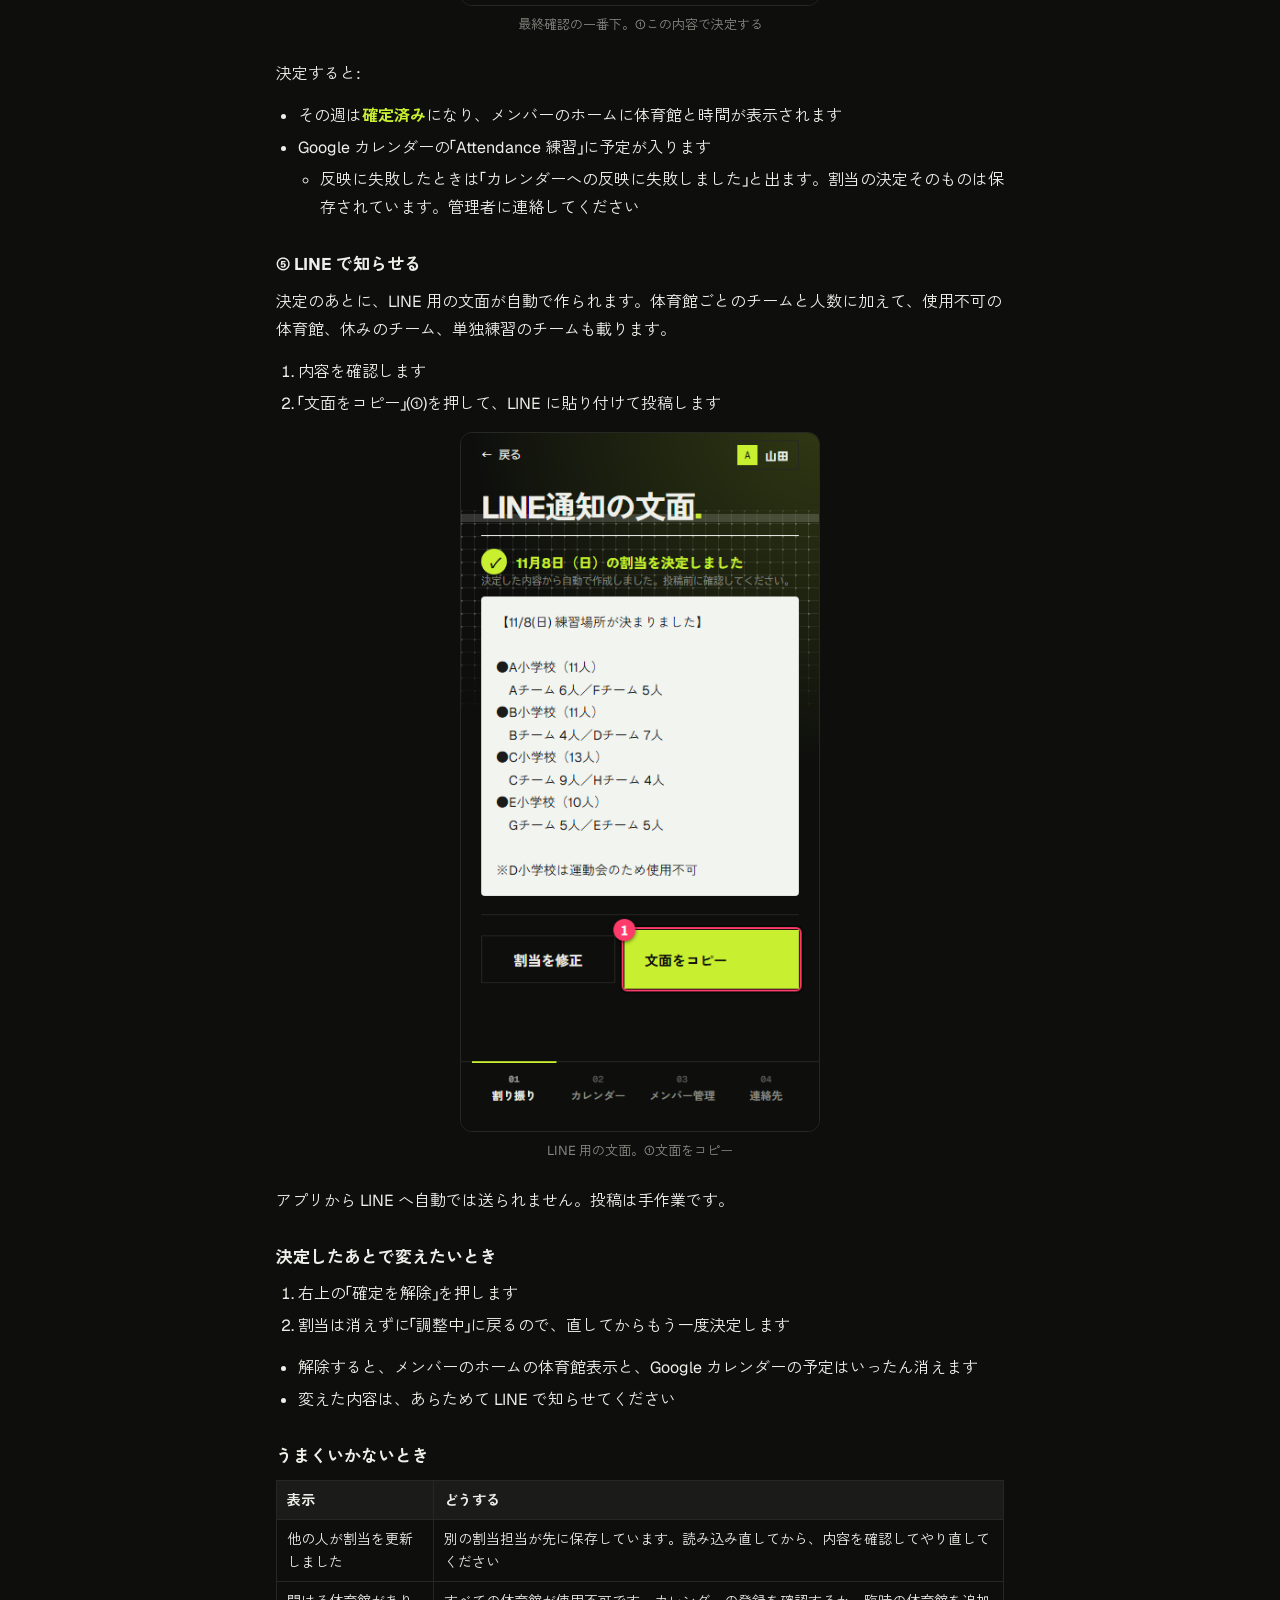
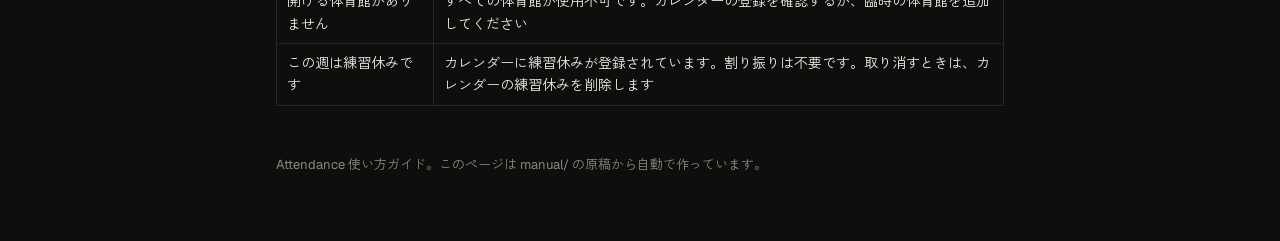
==== commit bc610505: "使い方ガイドに画面の画像と図を追加" ====
--- a/docs/guide/allocator.html
+++ b/docs/guide/allocator.html
@@ -35,6 +35,18 @@
 th,td{border:1px solid var(--rule);padding:8px 10px;text-align:left;vertical-align:top}
 th{background:var(--sf);white-space:nowrap}
 footer{margin-top:48px;color:var(--mute);font-size:13px}
+figure{margin:8px auto 24px;max-width:360px}
+figure img{display:block;width:100%;height:auto;border:1px solid var(--rule);border-radius:12px}
+figcaption{margin-top:8px;color:var(--mute);font-size:13px;text-align:center}
+.flow{list-style:none;padding:0;margin:8px 0 24px;counter-reset:none}
+.flow li{position:relative;display:flex;gap:12px;align-items:flex-start;background:var(--sf);border:1px solid var(--rule);padding:12px 14px;margin:0 0 22px}
+.flow li:not(:last-child)::after{content:'↓';position:absolute;left:24px;bottom:-21px;color:var(--acc);font-size:15px;line-height:20px}
+.flow-no{flex:none;width:26px;height:26px;border-radius:50%;background:var(--acc);color:#0e0f0d;font-weight:700;font-size:14px;line-height:26px;text-align:center}
+.flow b{display:block}
+.flow li span:not(.flow-no){display:block;color:var(--mute);font-size:14px;line-height:1.6}
+.types{display:flex;flex-direction:column;gap:8px;margin:8px 0 24px}
+.type-row{display:flex;gap:12px;align-items:flex-start;background:var(--sf);border:1px solid var(--rule);padding:10px 12px;font-size:14px;line-height:1.6}
+.type-tag{flex:none;min-width:84px;text-align:center;border:1px solid;padding:1px 8px;font-size:13px;font-weight:700}
 </style>
 </head>
 <body>
@@ -46,7 +58,8 @@
 <p>パスは、管理者から個別に受け取ってください。このガイドには記載しません。人に見られる場所(グループのトークなど)には書かないでください。</p>
 <hr>
 <h2>1. 管理画面に入る</h2>
-<ol><li>下の「管理画面」タブをタップします</li><li><strong>チームのパス(数字4桁)</strong>を入力します</li></ol>
+<ol><li>下の「管理画面」タブをタップします</li><li><strong>チームのパス(数字4桁)</strong>を入力します(①。入力した数は●で表示されます)</li></ol>
+<figure><img src="img/alloc-01-pass.png" alt="パスの入力画面。①入力した桁数、②管理者用への切り替え(管理者だけが使います)" loading="lazy" width="390"><figcaption>パスの入力画面。①入力した桁数、②管理者用への切り替え(管理者だけが使います)</figcaption></figure>
 <ul><li>一度入力すると、その端末では次から入力なしで管理画面に入れます。期限はありません</li><li>管理者がチームのパスを変更したときは、もう一度入力が必要です</li><li>「← 戻る」でメンバー用の画面(ホーム)に戻れます</li></ul>
 <p>管理画面の下のタブ:</p>
 <div class="table"><table><thead><tr><th>タブ</th><th>使える人</th><th>できること</th></tr></thead><tbody><tr><td>割り振り</td><td>割当担当のチームだけ</td><td>次の日曜の体育館の割当</td></tr><tr><td>カレンダー</td><td>パスを持つ全員</td><td>予定の登録・修正</td></tr><tr><td>メンバー管理</td><td>パスを持つ全員(自分のチームのみ)</td><td>名簿、連絡先、ホームの設定</td></tr><tr><td>連絡先</td><td>パスを持つ全員</td><td>各チームの代表・副代表の連絡先を見る</td></tr></tbody></table></div>
@@ -76,20 +89,24 @@
 <h2>4. カレンダー</h2>
 <p>メンバー用のカレンダーと同じ画面で、予定を登録・修正できます(使い方は「ユーザーガイド」の6章)。</p>
 <div class="table"><table><thead><tr><th>種類</th><th>登録できる人</th><th>入れる内容</th><th>割り振りへの影響</th></tr></thead><tbody><tr><td>使用不可</td><td>全員</td><td>体育館と理由(学校行事など)</td><td>その日、その体育館は割り振りに出ません</td></tr><tr><td>チーム休み</td><td>全員</td><td>自分のチームと理由(大会など)</td><td>その日、そのチームは「休み」になります</td></tr><tr><td>単独練習</td><td>全員</td><td>チーム、時間、場所(任意)</td><td>その日、そのチームは割り振りの対象外になります</td></tr><tr><td>練習休み</td><td>割当担当</td><td>理由(任意)</td><td>その日は全チームが休み。割り振りは作られず、出欠も回答できなくなります</td></tr><tr><td>時間変更</td><td>割当担当</td><td>練習枠と新しい時間</td><td>その日、その練習枠の時間が変わります</td></tr><tr><td>その他</td><td>全員</td><td>内容(代表者ミーティングなど)</td><td>なし</td></tr></tbody></table></div>
+<p>割り振りへの影響をまとめると、次のとおりです。</p>
+<div class="types"><div class="type-row"><span class="type-tag" style="color:#ff9a3c;border-color:#ff9a3c">使用不可</span><span>その体育館が、その日の割り振りから外れる</span></div><div class="type-row"><span class="type-tag" style="color:#6cb4ff;border-color:#6cb4ff">チーム休み</span><span>そのチームが、その日の割り振りから外れる(0人)</span></div><div class="type-row"><span class="type-tag" style="color:#b993ff;border-color:#b993ff">単独練習</span><span>そのチームが、その日の割り振りから外れる(チーム独自で練習)</span></div><div class="type-row"><span class="type-tag" style="color:#ff6b6b;border-color:#ff6b6b">練習休み</span><span>その日は全体が休み。割り振りも出欠の回答もなし</span></div><div class="type-row"><span class="type-tag" style="color:#4fd1c5;border-color:#4fd1c5">時間変更</span><span>その練習枠の、その日の時間だけが変わる</span></div><div class="type-row"><span class="type-tag" style="color:#eeefe9;border-color:#eeefe9">その他</span><span>割り振りには影響しない</span></div></div>
+<figure><img src="img/alloc-05-event.png" alt="割当担当のカレンダーでは、練習休みと時間変更も選べる(①)" loading="lazy" width="390"><figcaption>割当担当のカレンダーでは、練習休みと時間変更も選べる(①)</figcaption></figure>
 <ul><li>使用不可は、まず自分のチームのホームが表示されます。他のチームの体育館を代わりに登録することもできます</li><li>単独練習・練習休み・時間変更は、練習日(日曜)だけ登録できます</li><li>単独練習のチームは、自分のチーム以外も選べます。登録すると、そのチームのホームに「単独練習」と時間・場所が表示されます</li><li>割当担当は、割振を作ったあとの次の日曜にも、使用不可・チーム休み・単独練習を登録できます。メンバーやチーム代表はできません</li><li>練習休みと時間変更は、管理画面のカレンダーでだけ登録・修正・削除できます(割当担当のチームのみ)</li><li>練習休みは、確定済みの週には登録できません。先に割り振りの「確定を解除」をしてください</li><li>時間変更は、確定済みの週にも登録できます。メンバーのホーム、Google カレンダーの予定にも反映されます。LINE では改めて知らせてください</li></ul>
 <hr>
 <h2>5. 割り振り(割当担当)</h2>
 <p>次の日曜に、どのチームをどの体育館で練習させるかを決めます。</p>
 <h3>毎週の流れ</h3>
-<ol><li>出欠の回答が集まるのを待つ(画面右上が「回答受付中」)</li><li>回答を締め切る(スイッチを「締め切り中」にする)</li><li>体育館ごとにチームを割り振る</li><li>「最終確認へ」で内容を確認し、「この内容で決定する」</li><li>表示された文面をコピーし、LINE に投稿する</li></ol>
+<ol class="flow"><li><span class="flow-no">1</span><div><b>回答を受け付ける</b><span>メンバーが出欠を回答する。画面右上のスイッチは「回答受付中」</span></div></li><li><span class="flow-no">2</span><div><b>締め切る</b><span>割当担当がスイッチを「締め切り中」にする。メンバーは回答を変えられなくなる</span></div></li><li><span class="flow-no">3</span><div><b>割り振る</b><span>割当担当が、体育館ごとにチームを入れる</span></div></li><li><span class="flow-no">4</span><div><b>決定する</b><span>「最終確認へ」で内容を確かめ、「この内容で決定する」。メンバーのホームに体育館が出る</span></div></li><li><span class="flow-no">5</span><div><b>LINE で知らせる</b><span>表示された文面をコピーして、LINE に投稿する</span></div></li></ol>
+<figure><img src="img/alloc-02-pick.png" alt="割り振り画面。①受付と締め切りのスイッチ、②体育館を選ぶ、③チームをタップして割り振る" loading="lazy" width="390"><figcaption>割り振り画面。①受付と締め切りのスイッチ、②体育館を選ぶ、③チームをタップして割り振る</figcaption></figure>
 <h3>① 回答の受付と締め切り</h3>
-<p>右上のスイッチで切り替えます。</p>
+<p>右上のスイッチ(画像の①)で切り替えます。</p>
 <ul><li><strong>回答受付中</strong>: メンバーが出欠を回答・変更できます</li><li><strong>締め切り中</strong>: メンバーはその週の回答を変えられません。スイッチを戻せば、受付を再開できます</li><li>締め切りの時刻は決まっていません。割当担当が判断して締め切ってください</li></ul>
 <h3>② 体育館を選んで、チームを割り振る</h3>
-<ol><li>「① 今週使える体育館を選ぶ」で体育館をタップします。体育館ごとに、割り振った人数の合計が出ます</li><li>「② チームをタップして、この体育館に割り振る」で、その体育館に入れるチームをタップします</li></ol>
+<ol><li>「① 今週使える体育館を選ぶ」(画像の②)で体育館をタップします。体育館ごとに、割り振った人数の合計が出ます</li><li>「② チームをタップして、この体育館に割り振る」(画像の③)で、その体育館に入れるチームをタップします</li></ol>
 <p>チームの表示の見方:</p>
-<div class="table"><table><thead><tr><th>表示</th><th>意味</th></tr></thead><tbody><tr><td>HOME</td><td>その体育館がホームのチーム</td></tr><tr><td>この体育館に割振中</td><td>今選んでいる体育館に入っている</td></tr><tr><td>割振済み:◯◯</td><td>別の体育館に入っている(タップすると移すか確認されます)</td></tr><tr><td>未割当</td><td>まだどこにも入っていない</td></tr><tr><td>休み</td><td>カレンダーでチーム休みが登録されている(割り振れません)</td></tr><tr><td>単独練習</td><td>カレンダーで単独練習が登録されている(割り振れません)</td></tr><tr><td>6人未満</td><td>出席が6人に届いていない</td></tr></tbody></table></div>
-<ul><li>人数は「出席」と回答した人の数です</li><li><strong>6人以上</strong>が、1チームで練習できる目安です。足りないチームは、他のチームと同じ体育館にまとめてください</li><li>使用不可が登録されている体育館は、理由とともに灰色で表示され、選べません</li><li>「自動で割り振る」を押すと、ホームなどをもとにした案に組み直します。それまでの手作業の割り振りは消えます</li><li>「チーム別の集計を開く」で、週ごとのチーム別人数や未回答の人の名前を確認できます</li></ul>
+<div class="table"><table><thead><tr><th>表示</th><th>意味</th></tr></thead><tbody><tr><td>HOME</td><td>その体育館がホームのチーム</td></tr><tr><td>この体育館に割振中</td><td>今選んでいる体育館に入っている</td></tr><tr><td>割振済み:◯◯</td><td>別の体育館に入っている(タップすると移すか確認されます)</td></tr><tr><td>未割当</td><td>まだどこにも入っていない</td></tr><tr><td>休み</td><td>カレンダーでチーム休みが登録されている(割り振れません)</td></tr><tr><td>単独練習</td><td>カレンダーで単独練習が登録されている(割り振れません)</td></tr><tr><td>6人未満</td><td>参加が6人に届いていない</td></tr></tbody></table></div>
+<ul><li>人数は「参加」と回答した人の数です</li><li><strong>6人以上</strong>が、1チームで練習できる目安です。足りないチームは、他のチームと同じ体育館にまとめてください</li><li>使用不可が登録されている体育館は、理由とともに灰色で表示され、選べません</li><li>「自動で割り振る」を押すと、ホームなどをもとにした案に組み直します。それまでの手作業の割り振りは消えます</li><li>「チーム別の集計を開く」で、週ごとのチーム別人数や未回答の人の名前を確認できます</li></ul>
 <h3>③ 臨時の体育館を使う</h3>
 <p>いつもの体育館が使えず、別の体育館を借りるときは「＋ その他の体育館」を押します。</p>
 <ol><li>体育館と使用時間を選んで「追加する」(時間の初期値は 13:00〜17:00)</li><li>追加した体育館に、ふつうどおりチームを割り振ります</li></ol>
@@ -97,12 +114,14 @@
 <h3>④ 最終確認と決定</h3>
 <p>「最終確認へ →」を押すと、体育館ごとの割当が一覧で出ます。次のような注意が出たら確認してください。</p>
 <ul><li>まだ割り振られていないチームがある</li><li>6人未満の体育館がある</li><li>ホームのチームが、自分のホームの体育館にいない</li></ul>
-<p>問題なければ「この内容で決定する」を押します。直すときは「修正」で戻ります。</p>
+<p>問題なければ「この内容で決定する」(①)を押します。直すときは「修正」で戻ります。</p>
+<figure><img src="img/alloc-03-confirm.png" alt="最終確認の一番下。①この内容で決定する" loading="lazy" width="390"><figcaption>最終確認の一番下。①この内容で決定する</figcaption></figure>
 <p>決定すると:</p>
 <ul><li>その週は<strong>確定済み</strong>になり、メンバーのホームに体育館と時間が表示されます</li><li>Google カレンダーの「Attendance 練習」に予定が入ります<ul><li>反映に失敗したときは「カレンダーへの反映に失敗しました」と出ます。割当の決定そのものは保存されています。管理者に連絡してください</li></ul></li></ul>
 <h3>⑤ LINE で知らせる</h3>
 <p>決定のあとに、LINE 用の文面が自動で作られます。体育館ごとのチームと人数に加えて、使用不可の体育館、休みのチーム、単独練習のチームも載ります。</p>
-<ol><li>内容を確認します</li><li>「文面をコピー」を押して、LINE に貼り付けて投稿します</li></ol>
+<ol><li>内容を確認します</li><li>「文面をコピー」(①)を押して、LINE に貼り付けて投稿します</li></ol>
+<figure><img src="img/alloc-04-line.png" alt="LINE 用の文面。①文面をコピー" loading="lazy" width="390"><figcaption>LINE 用の文面。①文面をコピー</figcaption></figure>
 <p>アプリから LINE へ自動では送られません。投稿は手作業です。</p>
 <h3>決定したあとで変えたいとき</h3>
 <ol><li>右上の「確定を解除」を押します</li><li>割当は消えずに「調整中」に戻るので、直してからもう一度決定します</li></ol>
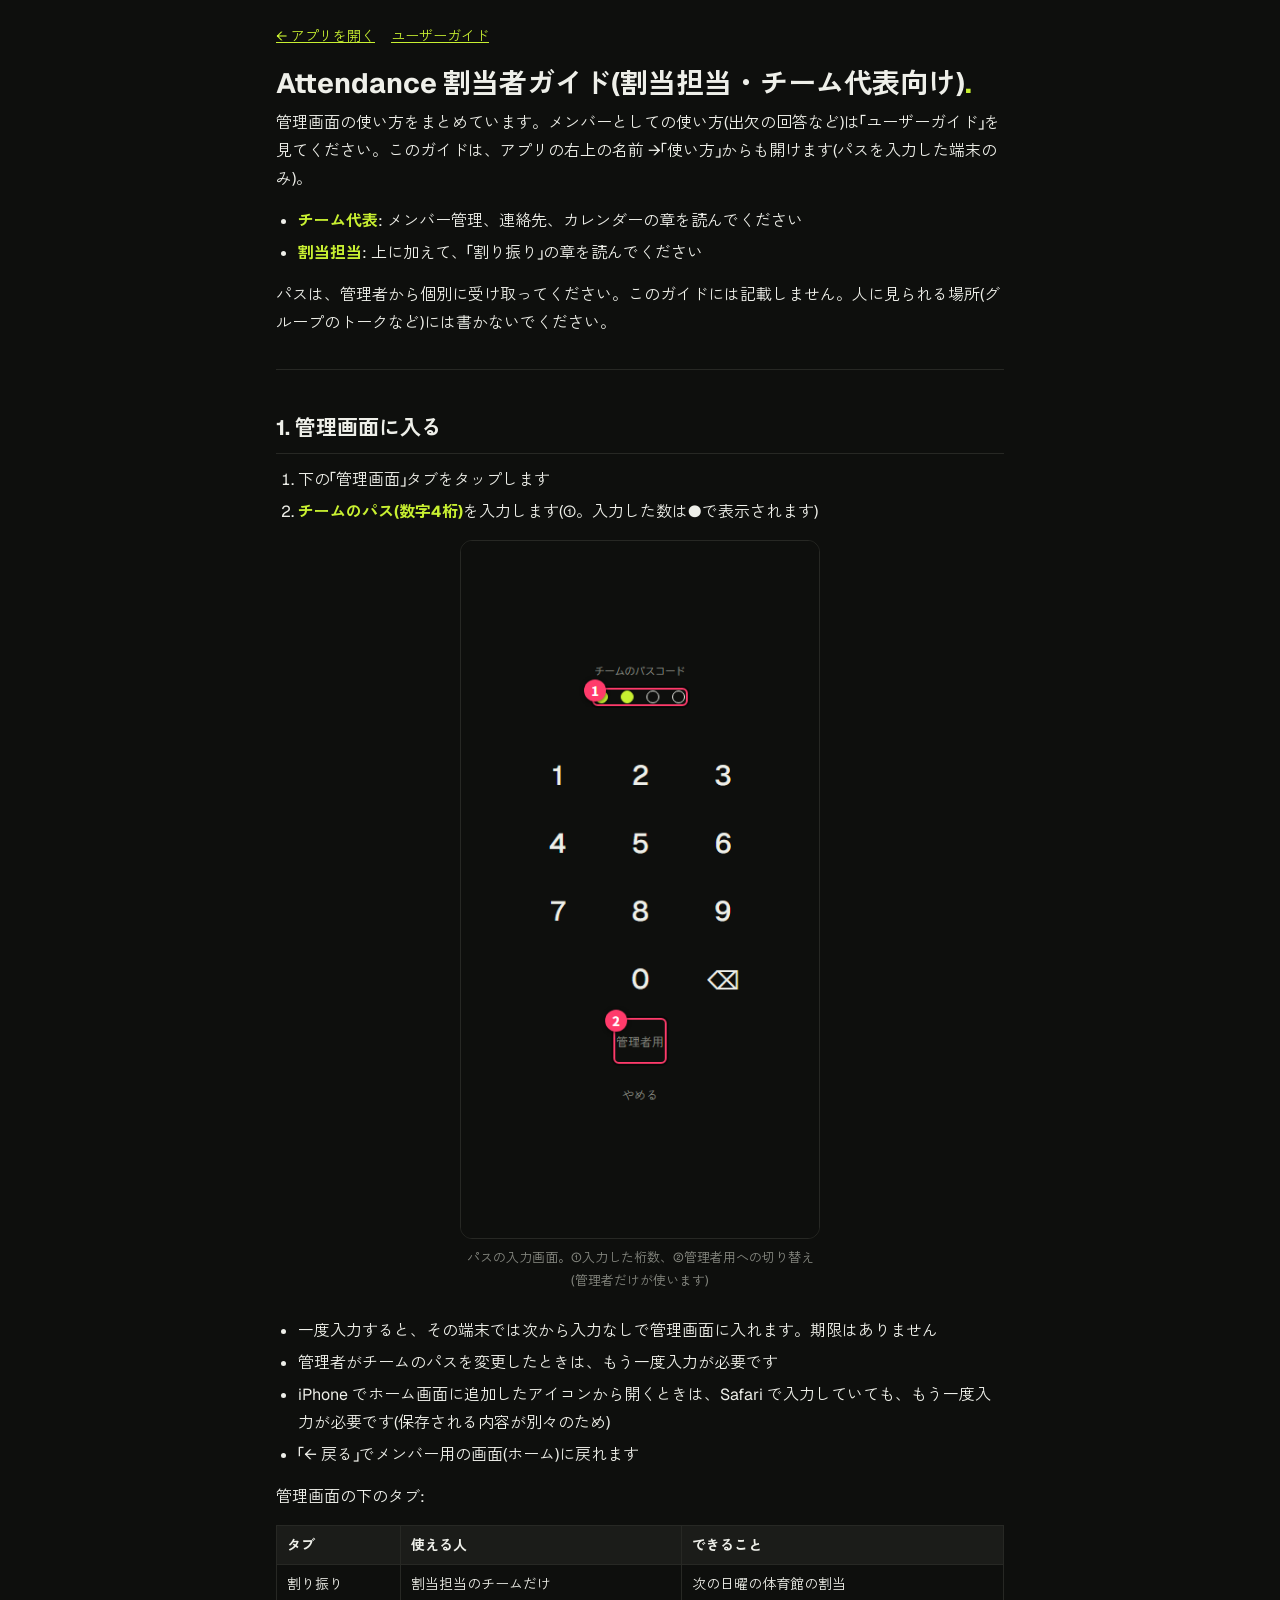
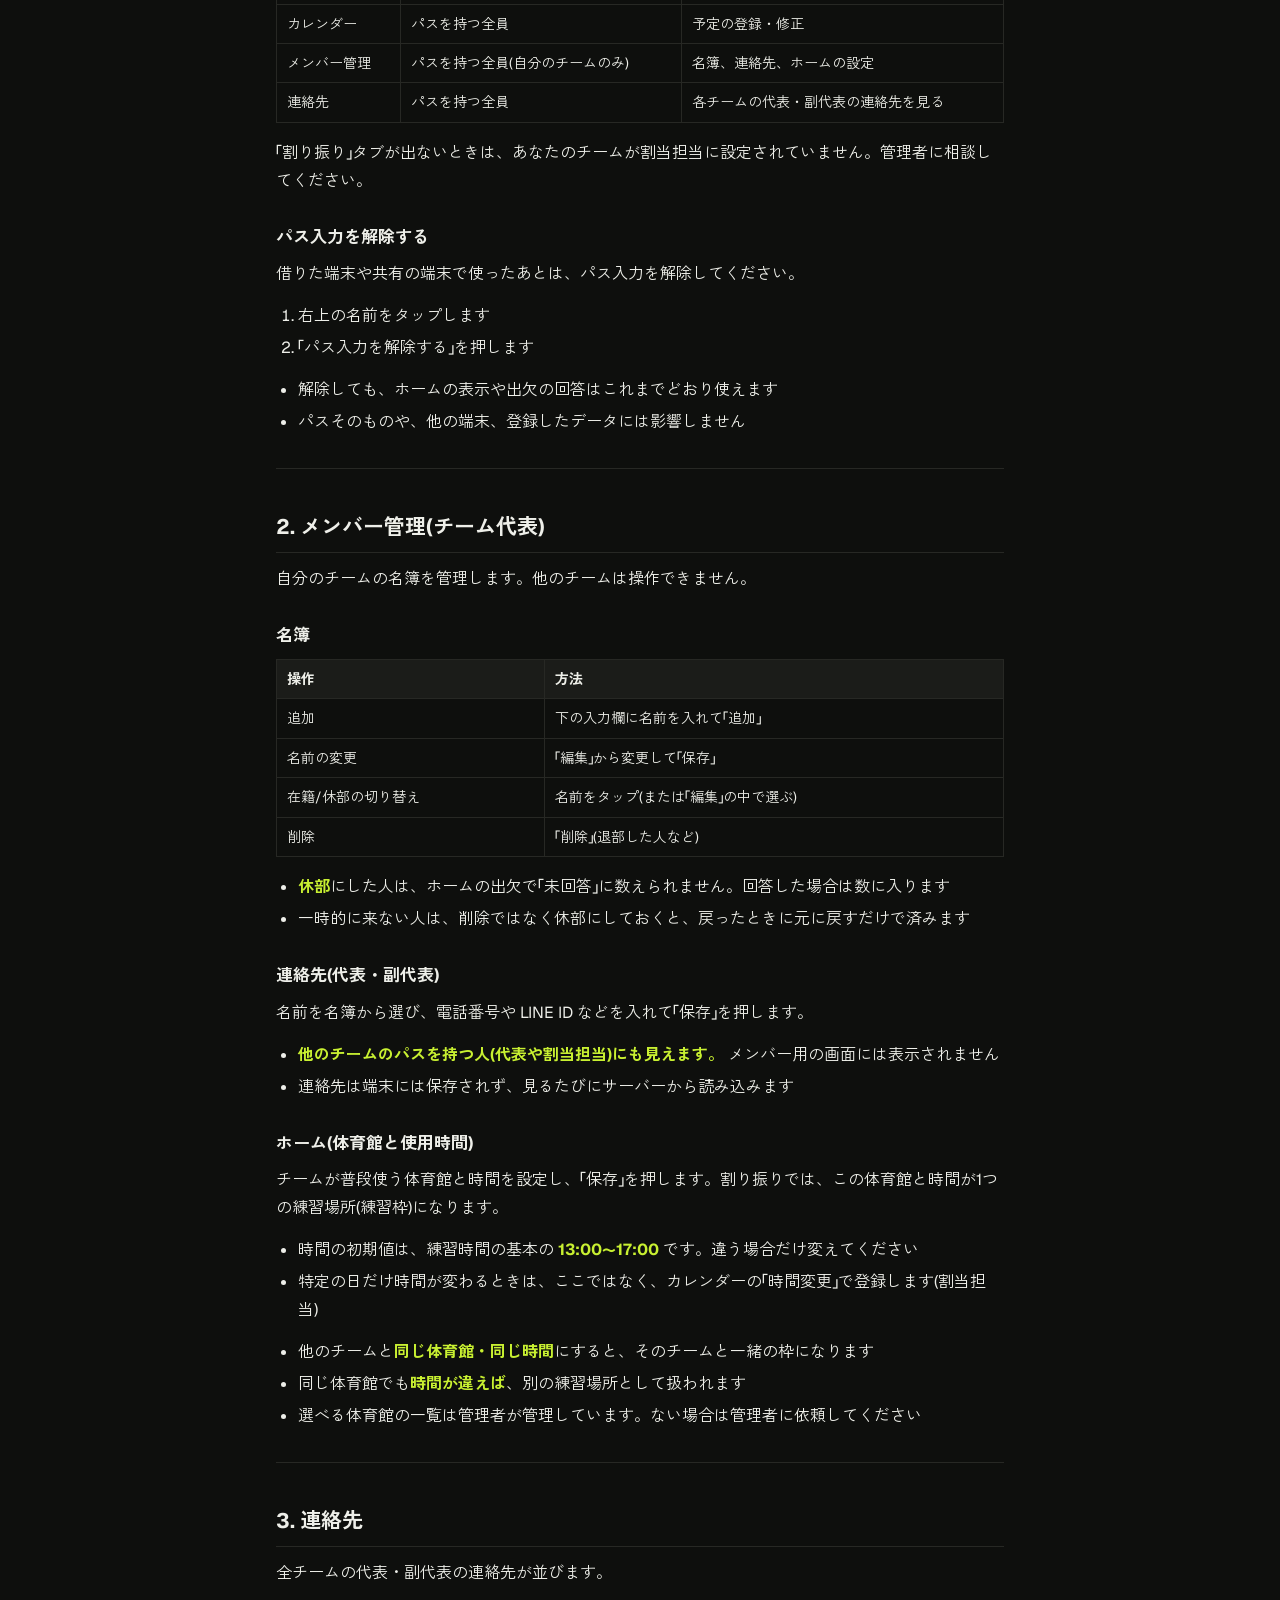
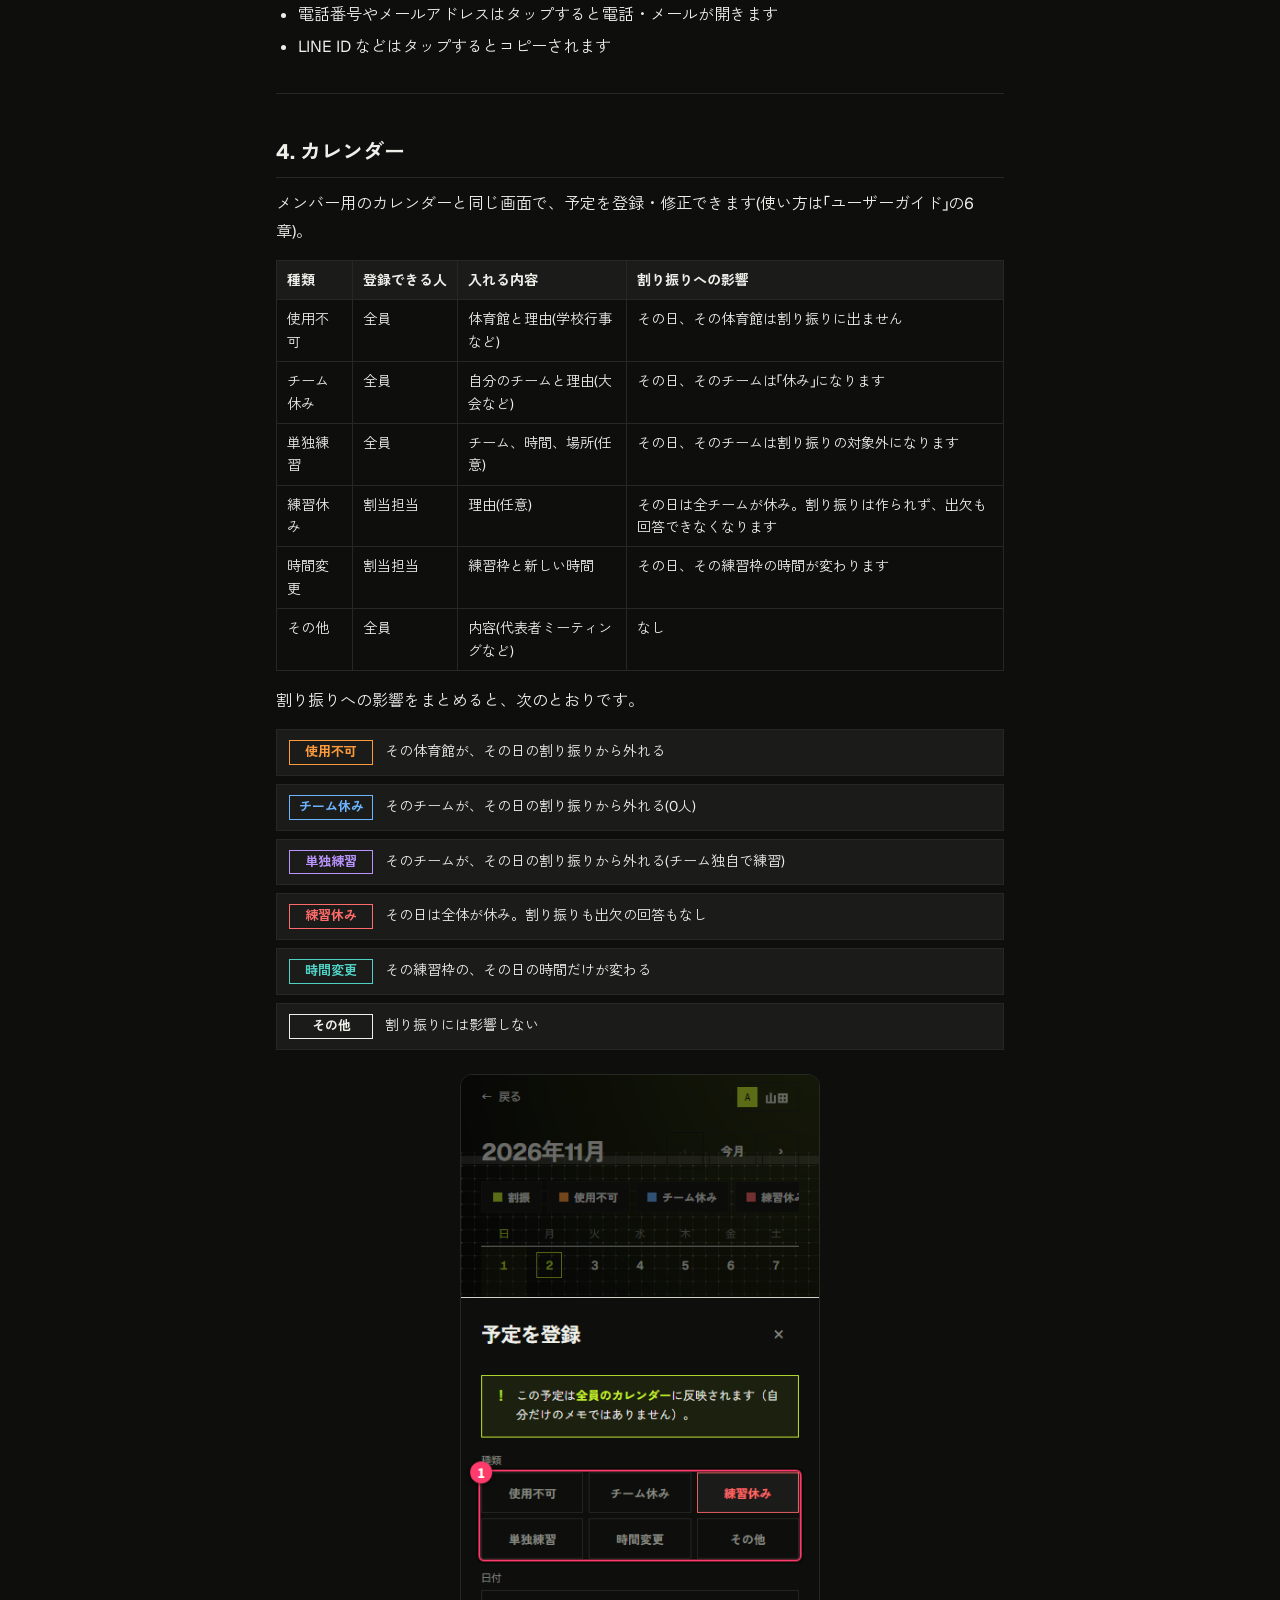
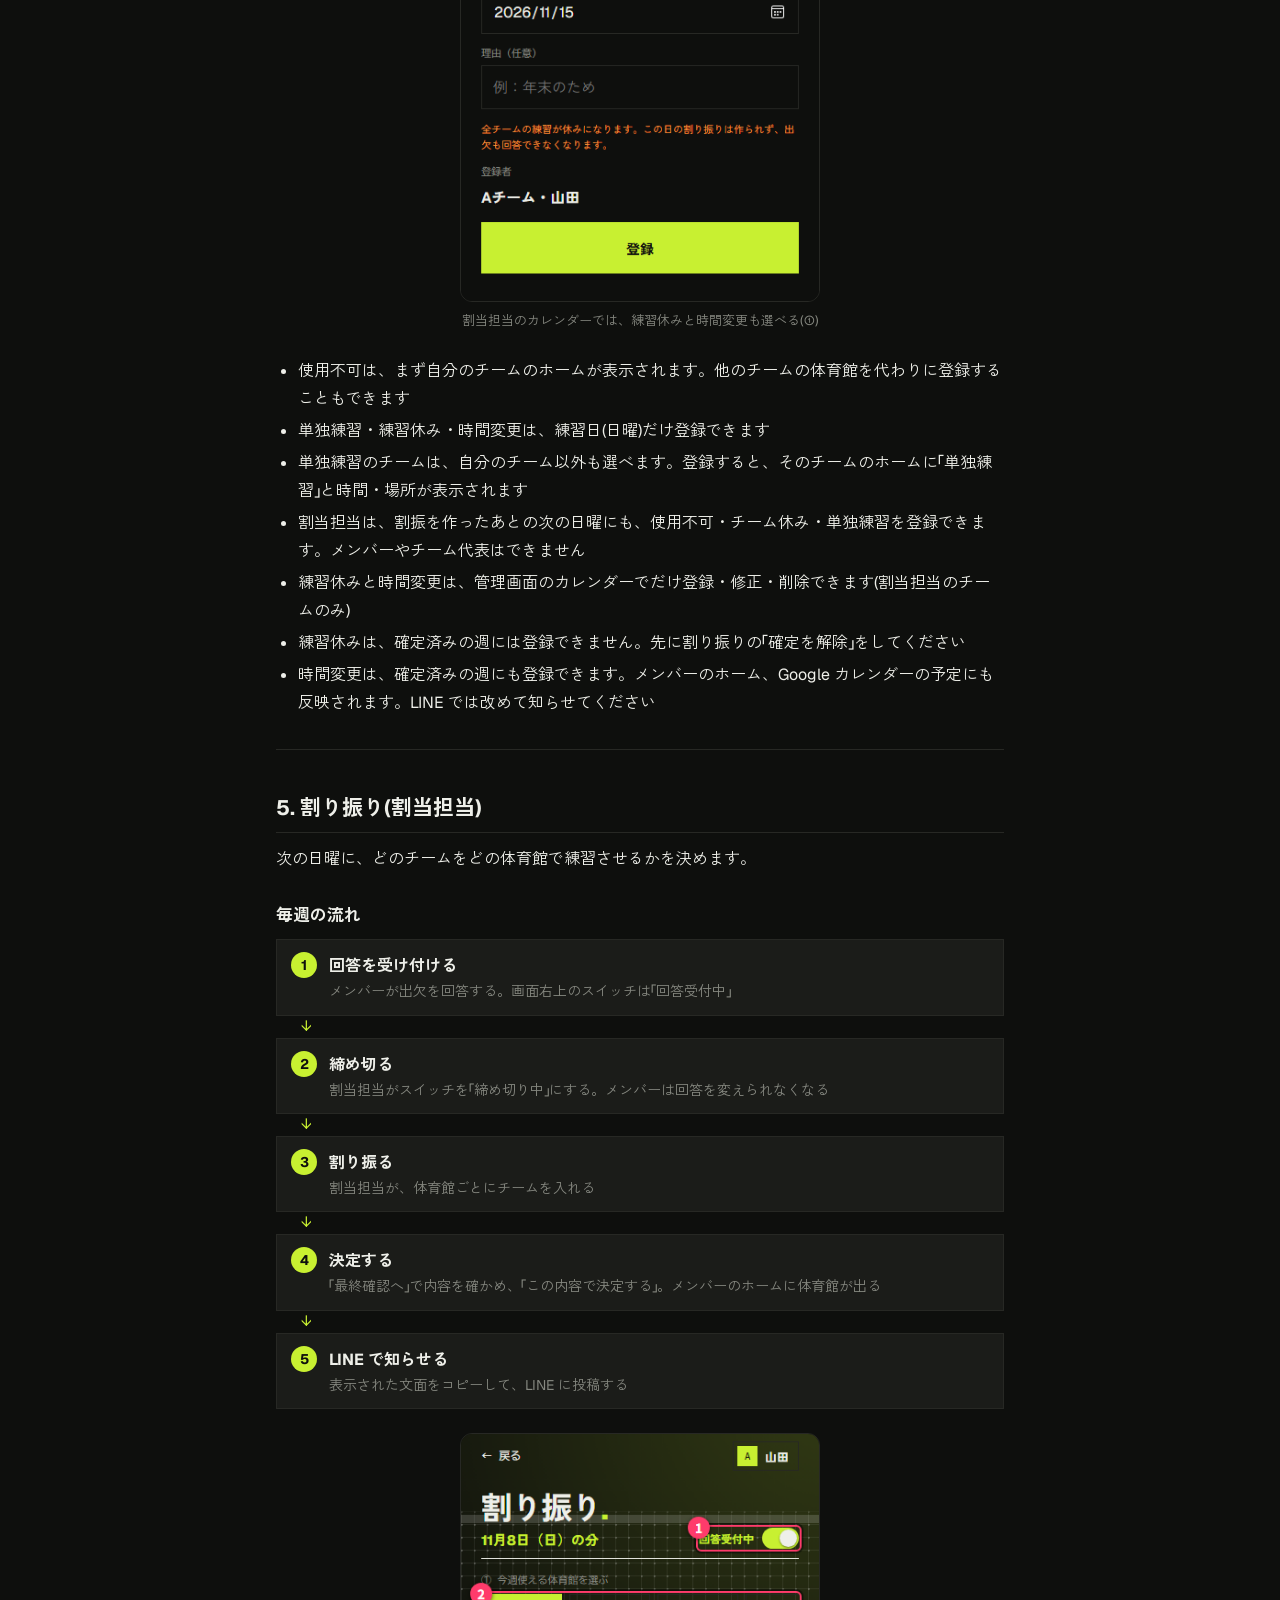
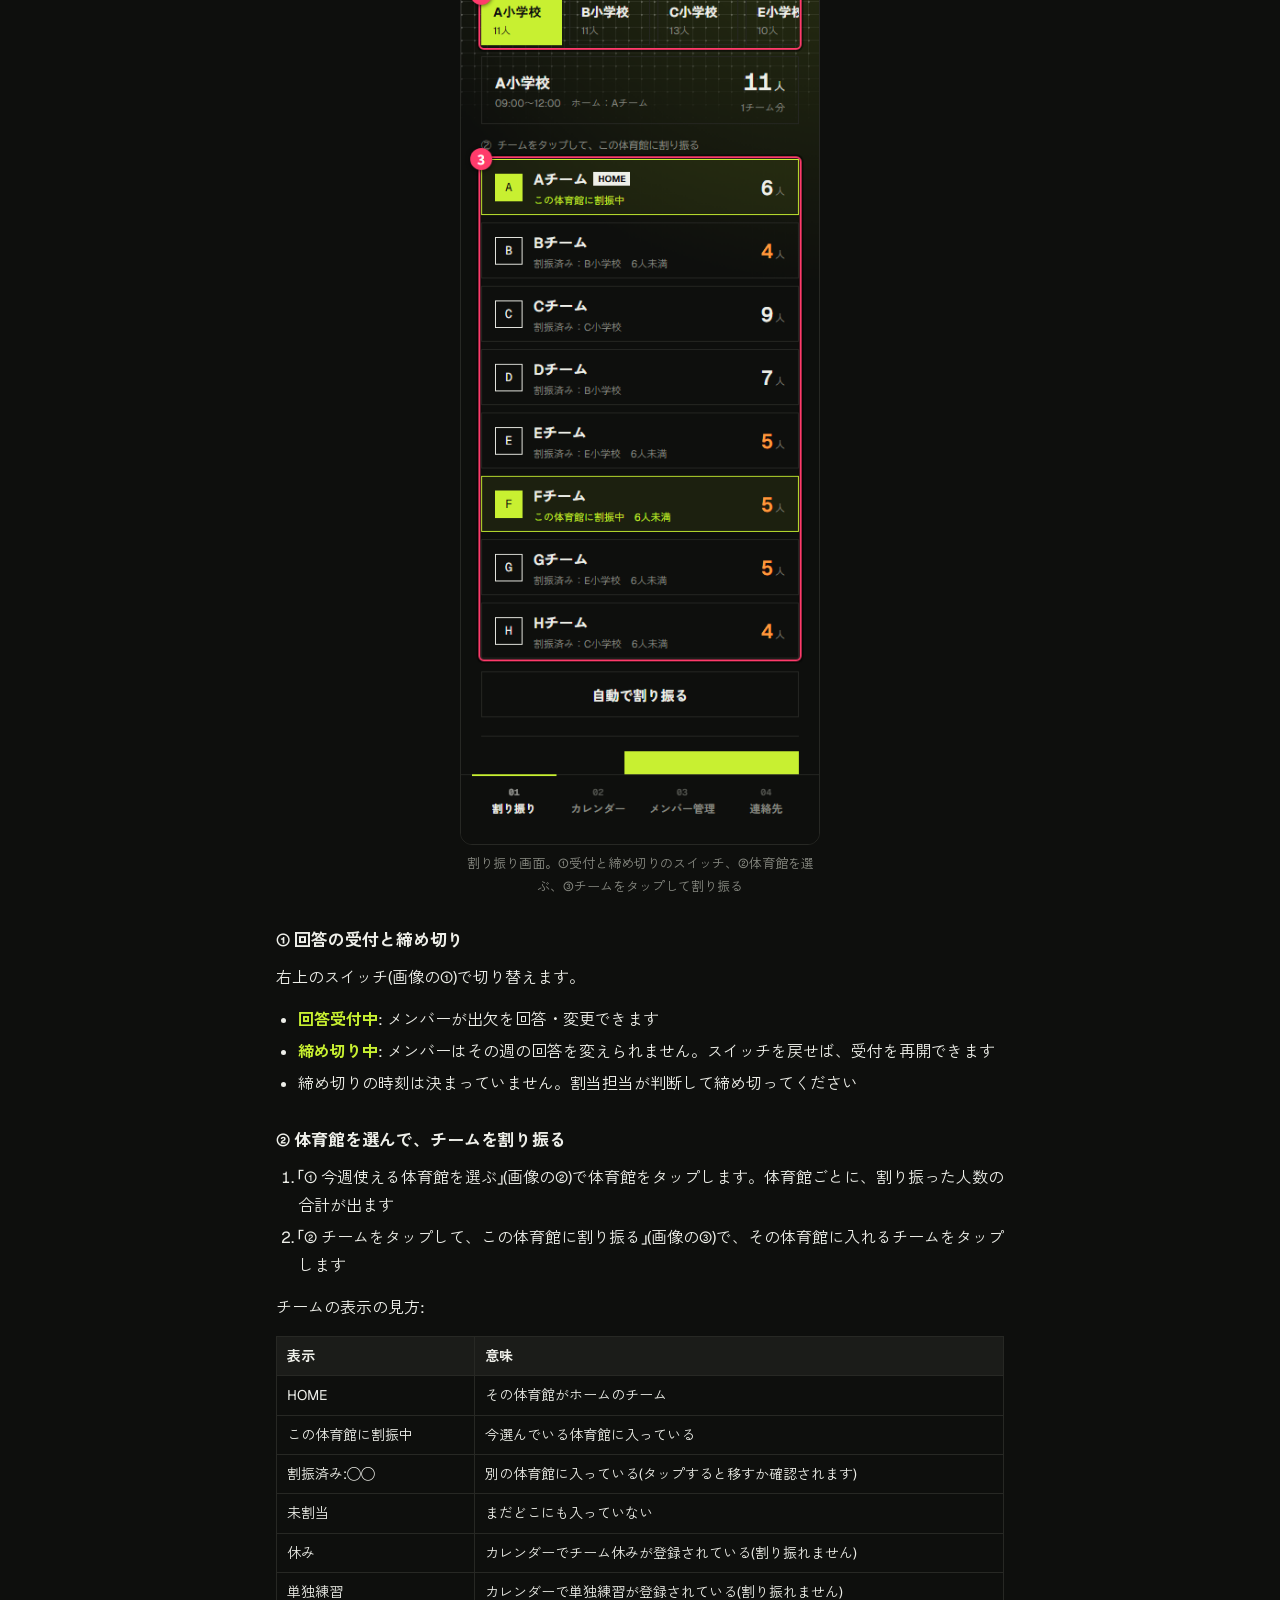
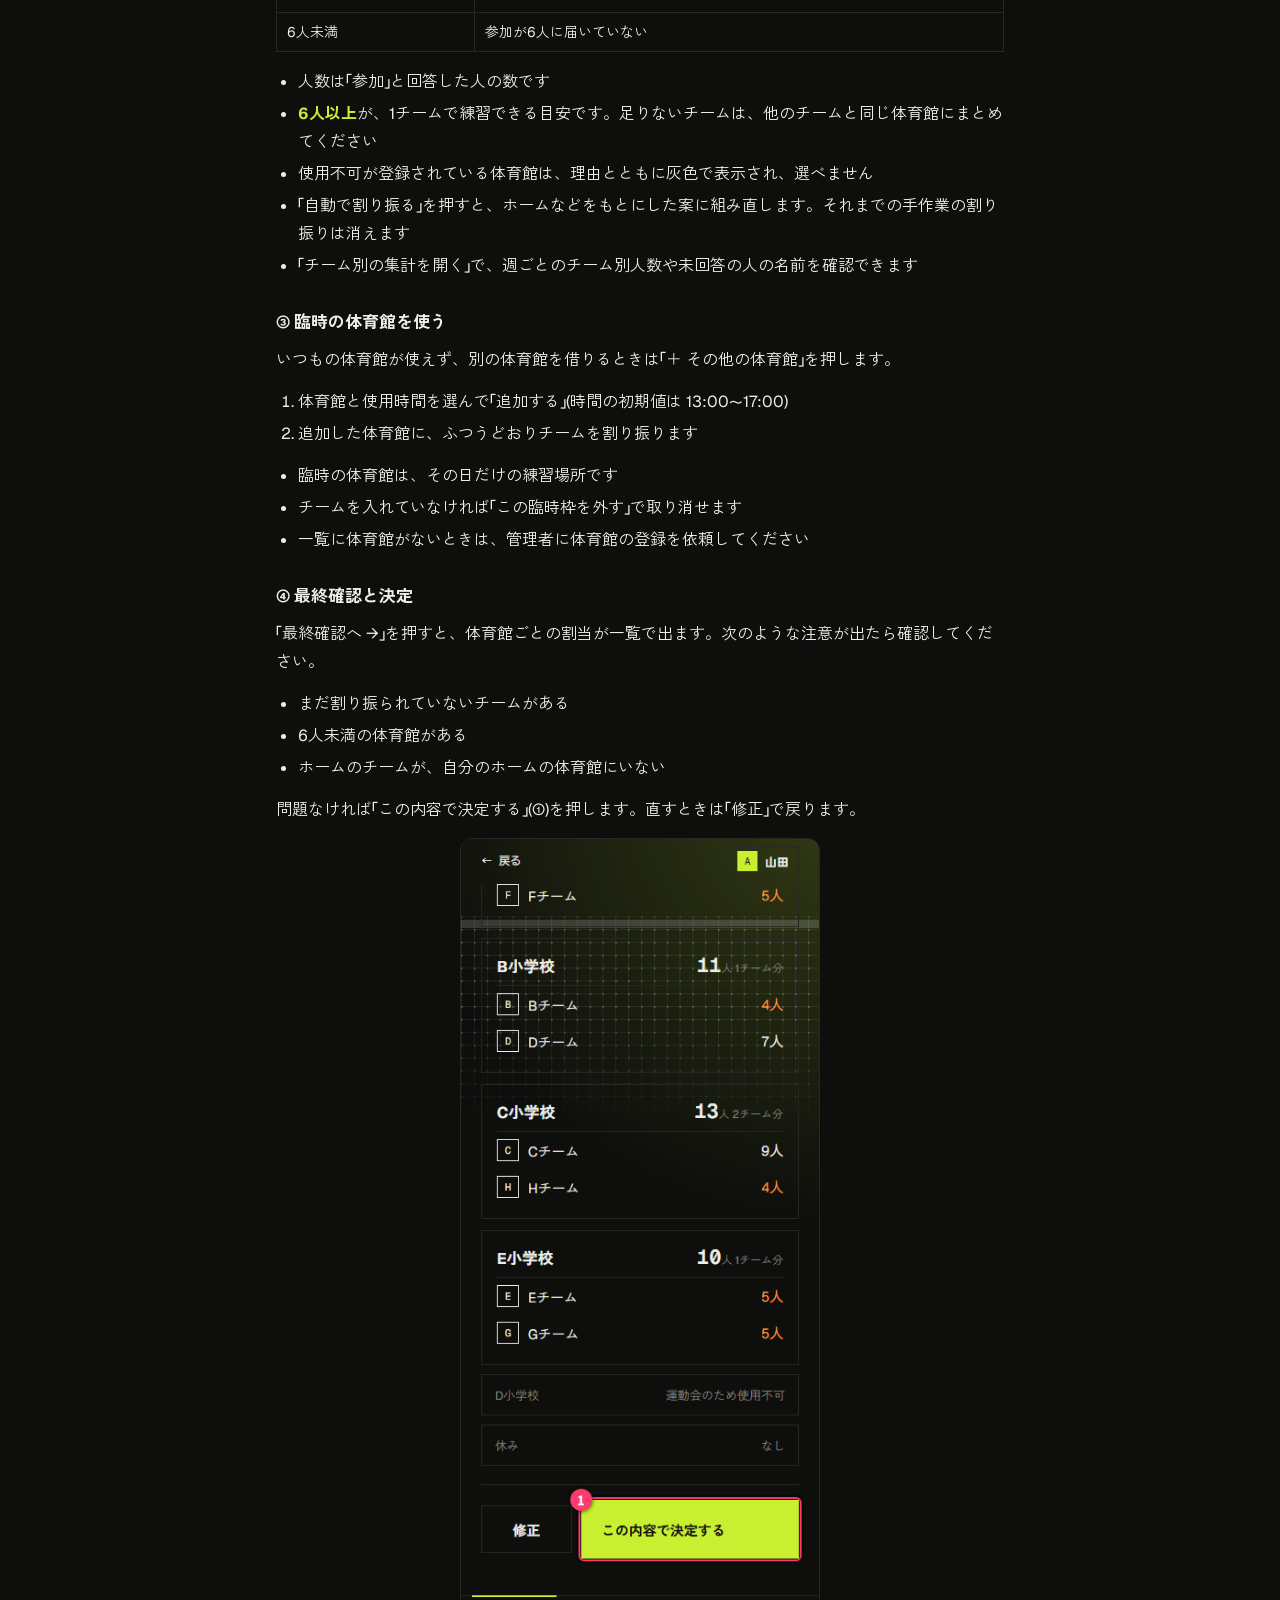
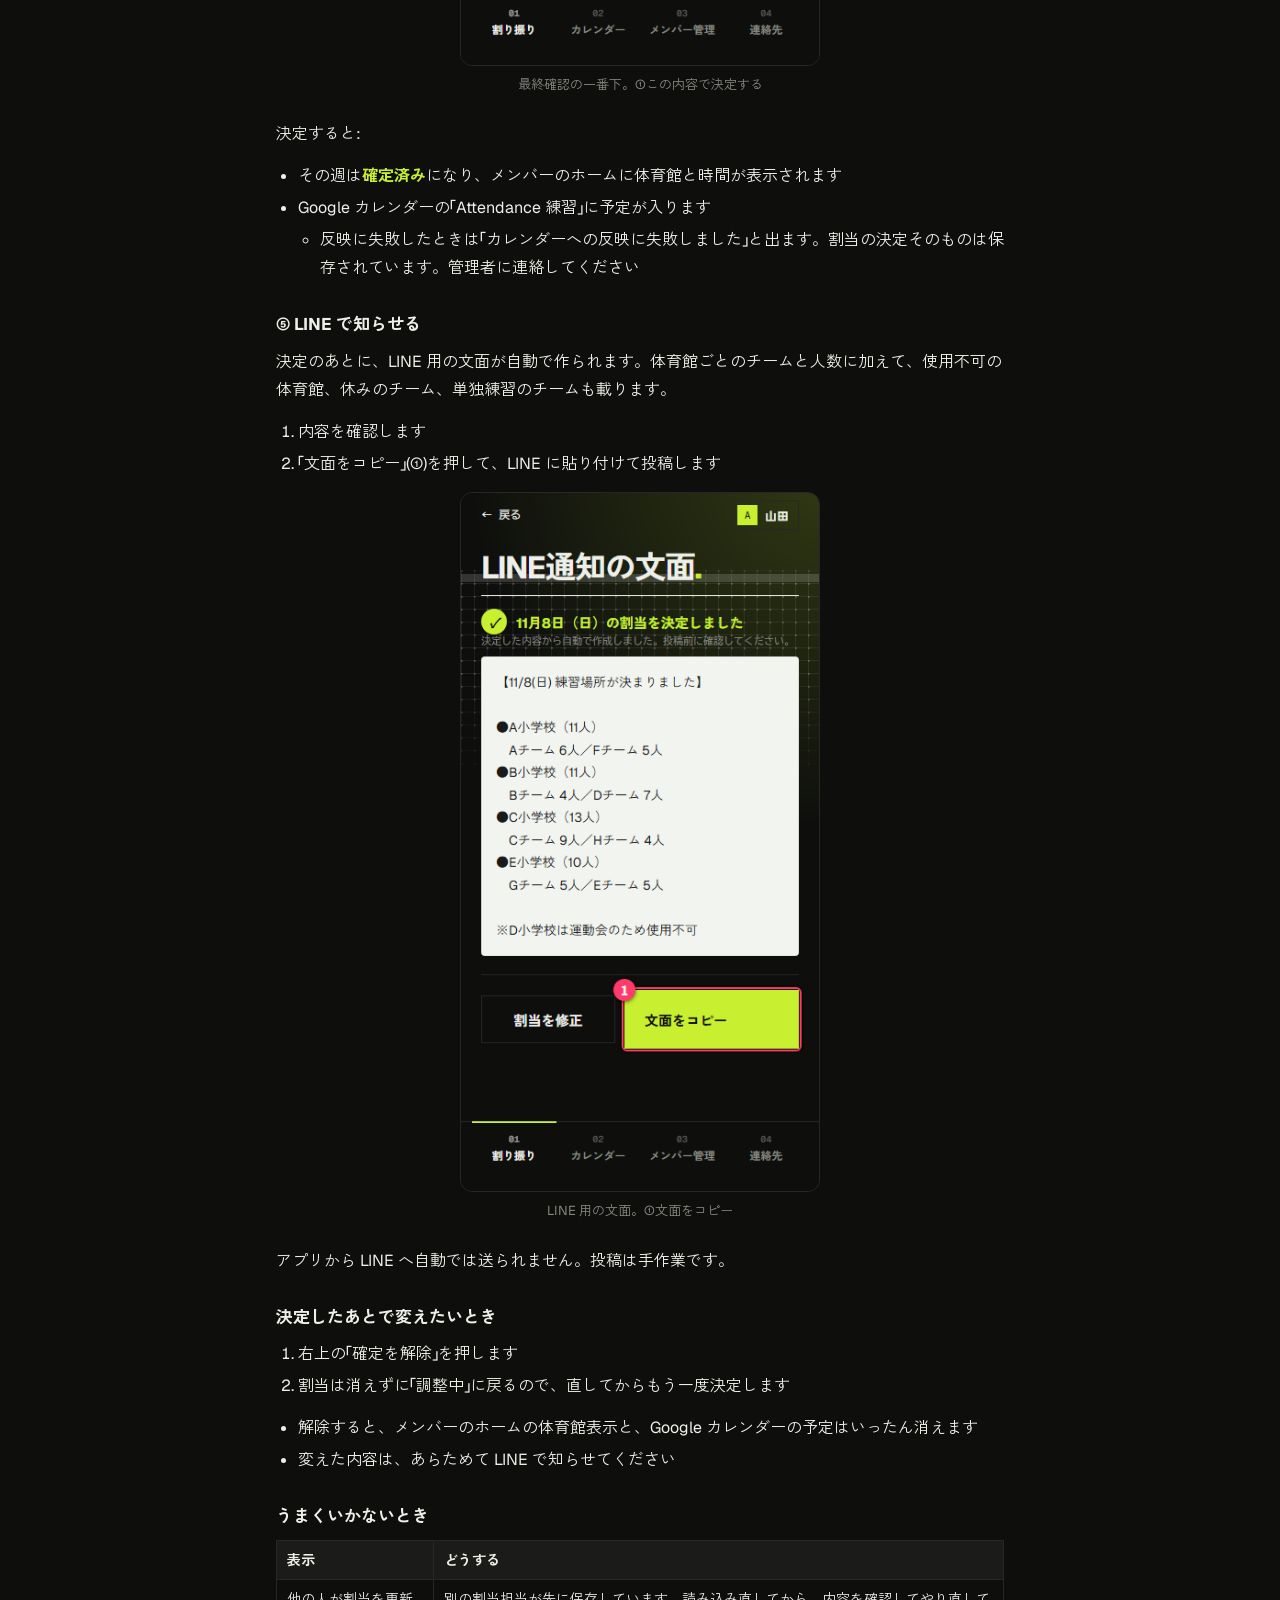
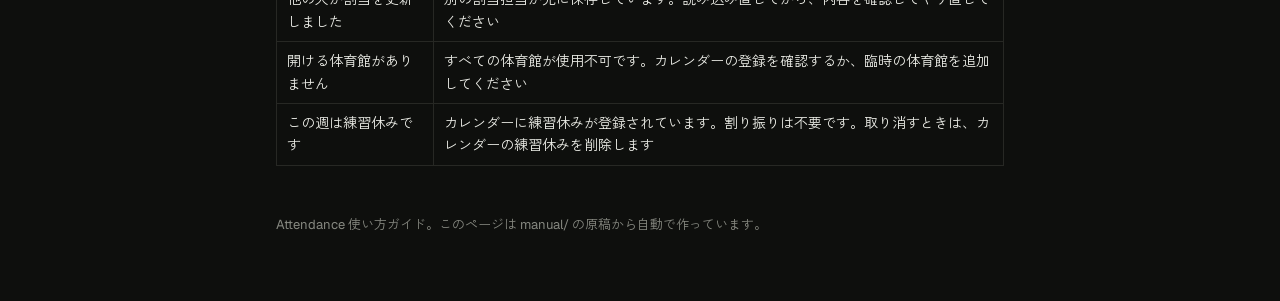
==== commit e20b0b2b: "使い方ガイドにホーム画面への追加手順(iPhone・Android)を図入りで追加" ====
--- a/docs/guide/allocator.html
+++ b/docs/guide/allocator.html
@@ -21,6 +21,7 @@
 h1 i{color:var(--acc);font-style:normal}
 h2{font-size:21px;margin:40px 0 12px;padding-bottom:6px;border-bottom:1px solid var(--rule)}
 h3{font-size:17px;margin:28px 0 8px}
+h4{font-size:16px;margin:24px 0 8px;color:var(--acc)}
 p,ul,ol{margin:0 0 14px}
 ul,ol{padding-left:22px}
 li{margin:4px 0}
@@ -47,6 +48,36 @@
 .types{display:flex;flex-direction:column;gap:8px;margin:8px 0 24px}
 .type-row{display:flex;gap:12px;align-items:flex-start;background:var(--sf);border:1px solid var(--rule);padding:10px 12px;font-size:14px;line-height:1.6}
 .type-tag{flex:none;min-width:84px;text-align:center;border:1px solid;padding:1px 8px;font-size:13px;font-weight:700}
+.a2hs{list-style:none;padding:0;margin:8px 0 24px;display:grid;grid-template-columns:repeat(auto-fill,minmax(150px,1fr));gap:16px}
+.a2hs li{margin:0;display:flex;flex-direction:column;gap:10px}
+.a2hs-text{display:flex;gap:8px;align-items:flex-start;font-size:14px;line-height:1.6}
+.a2hs-text b{display:block}
+.a2hs-text span:not(.flow-no){display:block;color:var(--mute);font-size:13px}
+.mock{position:relative;height:230px;border:2px solid #4a4c46;border-radius:18px;background:#f4f4f1;overflow:hidden;color:#222;font-size:11px;line-height:1.4}
+.mock .m-page{position:absolute;inset:0;background:repeating-linear-gradient(#f4f4f1 0 18px,#e3e3de 18px 20px)}
+.mock>*:not(.m-page){z-index:1}
+.mock .m-page.dim::after{content:'';position:absolute;inset:0;background:rgba(0,0,0,.35)}
+.mock .m-bar{position:absolute;left:0;right:0;display:flex;align-items:center;gap:6px;padding:8px;background:#fff;border-color:#ccc;border-style:solid;border-width:0}
+.mock .m-top{top:0;border-bottom-width:1px}
+.mock .m-bottom{bottom:0;border-top-width:1px}
+.mock .m-url{flex:1;min-width:0;overflow:hidden;white-space:nowrap;text-overflow:ellipsis;background:#e9e9e6;border-radius:8px;padding:4px 6px;font-size:10px}
+.mock .m-btn{flex:none;width:24px;height:24px;line-height:24px;text-align:center;font-size:15px;font-weight:700;border-radius:6px}
+.mock .m-menu{position:absolute;background:#fff;border-radius:10px;box-shadow:0 4px 14px rgba(0,0,0,.25);padding:4px 0;min-width:110px}
+.mock .m-menu.m-bottom{bottom:8px;right:8px;left:auto;border:0}
+.mock .m-menu.m-right{top:40px;right:6px}
+.mock .m-menu div,.mock .m-sheet div{padding:6px 10px;display:flex;justify-content:space-between;gap:6px}
+.mock .m-sheet{position:absolute;left:0;right:0;bottom:0;background:#fff;border-radius:14px 14px 0 0;padding:8px 4px 14px}
+.mock .m-icon{font-size:13px}
+.mock .m-head{position:relative;display:flex;justify-content:space-between;align-items:center;gap:2px;padding:10px 6px;background:#fff;border-bottom:1px solid #ccc;font-size:9px;white-space:nowrap}
+.mock .m-head b{font-size:9px}
+.mock .m-head span{color:#0a66d8;padding:2px 3px}
+.mock .m-app{display:flex;align-items:center;gap:8px;padding:12px 10px}
+.mock .m-logo{width:30px;height:30px;border-radius:8px;background:#0e0f0d url(../assets/apple-touch-icon.png) center/cover}
+.mock .m-dialog{position:absolute;left:10px;right:10px;top:60px;background:#fff;border-radius:12px;padding:12px}
+.mock .m-dialog .m-app{padding:10px 0}
+.mock .m-actions{display:flex;justify-content:flex-end;gap:14px;color:#0a66d8}
+.mock .m-actions span{padding:2px 4px}
+.mock .hit{outline:3px solid #7aa80c;outline-offset:1px;border-radius:6px;background:#eaf7c8;font-weight:700}
 </style>
 </head>
 <body>
@@ -60,7 +91,7 @@
 <h2>1. 管理画面に入る</h2>
 <ol><li>下の「管理画面」タブをタップします</li><li><strong>チームのパス(数字4桁)</strong>を入力します(①。入力した数は●で表示されます)</li></ol>
 <figure><img src="img/alloc-01-pass.png" alt="パスの入力画面。①入力した桁数、②管理者用への切り替え(管理者だけが使います)" loading="lazy" width="390"><figcaption>パスの入力画面。①入力した桁数、②管理者用への切り替え(管理者だけが使います)</figcaption></figure>
-<ul><li>一度入力すると、その端末では次から入力なしで管理画面に入れます。期限はありません</li><li>管理者がチームのパスを変更したときは、もう一度入力が必要です</li><li>「← 戻る」でメンバー用の画面(ホーム)に戻れます</li></ul>
+<ul><li>一度入力すると、その端末では次から入力なしで管理画面に入れます。期限はありません</li><li>管理者がチームのパスを変更したときは、もう一度入力が必要です</li><li>iPhone でホーム画面に追加したアイコンから開くときは、Safari で入力していても、もう一度入力が必要です(保存される内容が別々のため)</li><li>「← 戻る」でメンバー用の画面(ホーム)に戻れます</li></ul>
 <p>管理画面の下のタブ:</p>
 <div class="table"><table><thead><tr><th>タブ</th><th>使える人</th><th>できること</th></tr></thead><tbody><tr><td>割り振り</td><td>割当担当のチームだけ</td><td>次の日曜の体育館の割当</td></tr><tr><td>カレンダー</td><td>パスを持つ全員</td><td>予定の登録・修正</td></tr><tr><td>メンバー管理</td><td>パスを持つ全員(自分のチームのみ)</td><td>名簿、連絡先、ホームの設定</td></tr><tr><td>連絡先</td><td>パスを持つ全員</td><td>各チームの代表・副代表の連絡先を見る</td></tr></tbody></table></div>
 <p>「割り振り」タブが出ないときは、あなたのチームが割当担当に設定されていません。管理者に相談してください。</p>
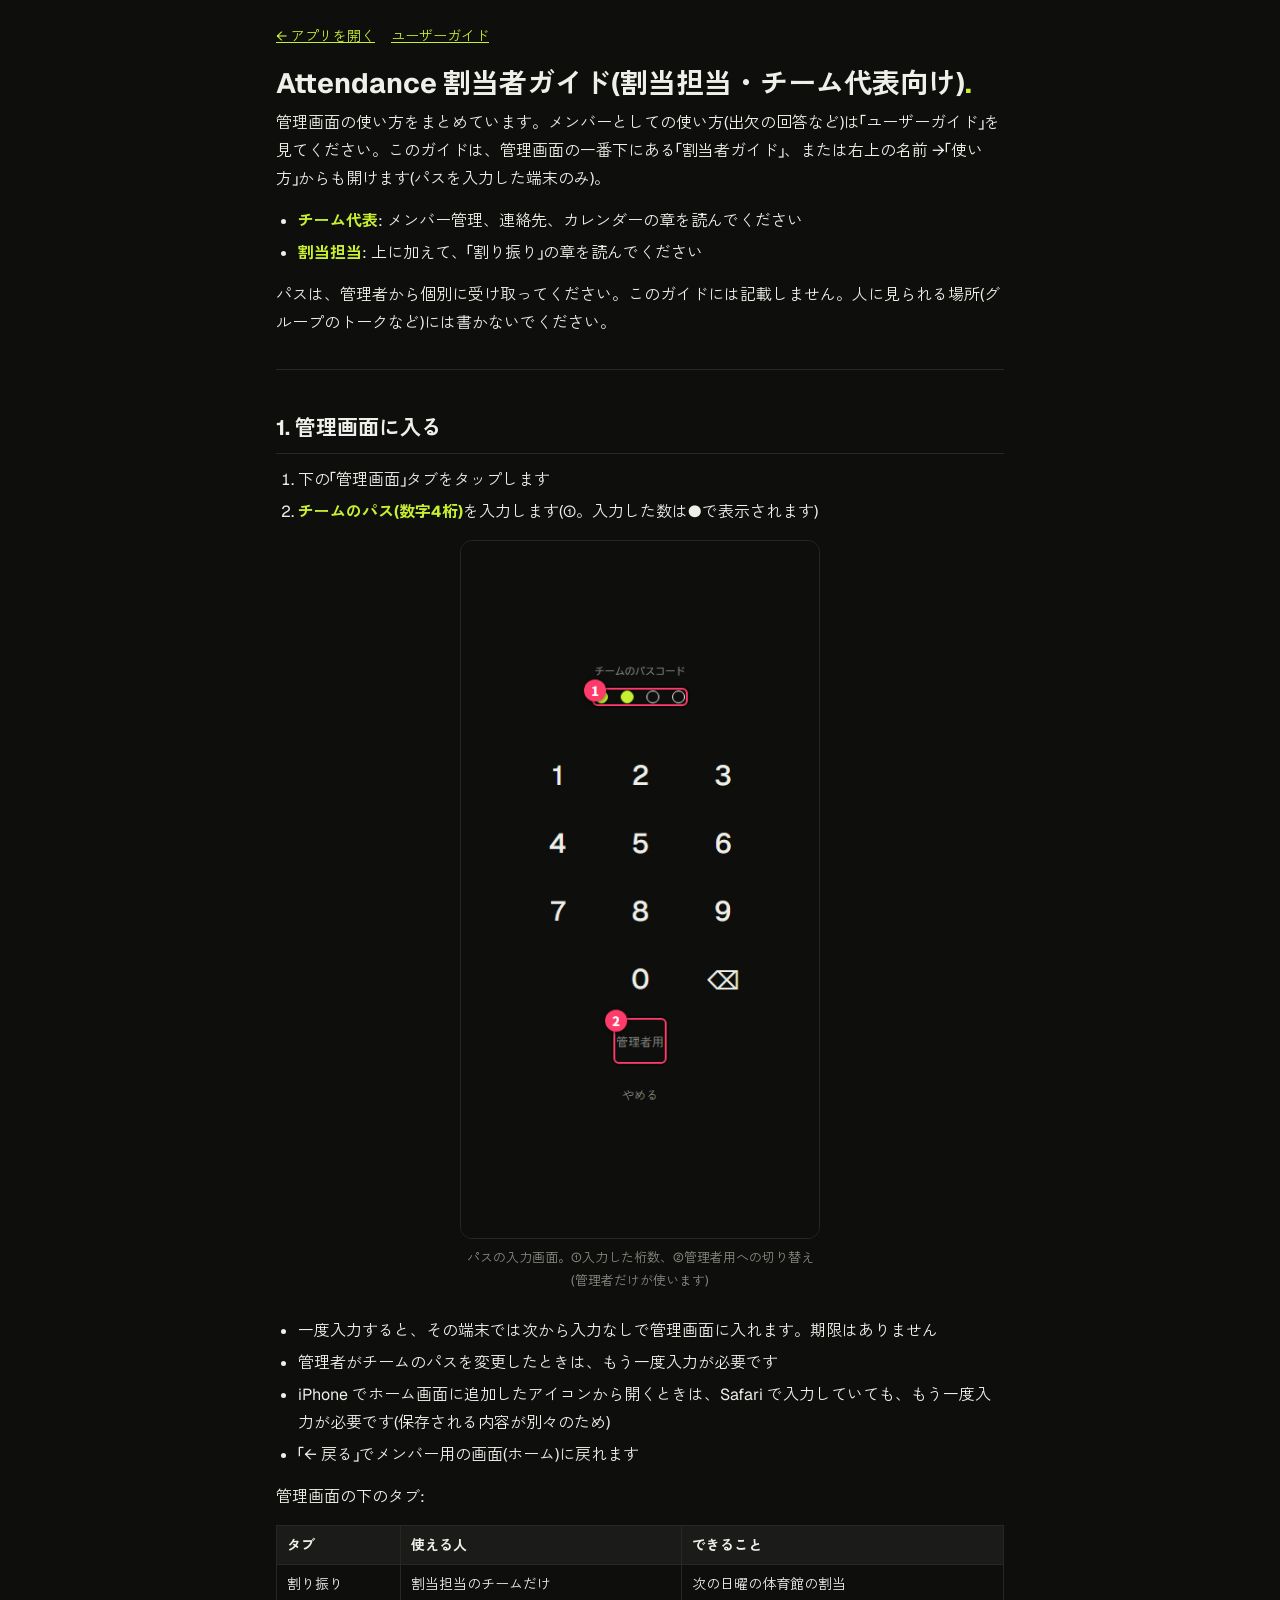
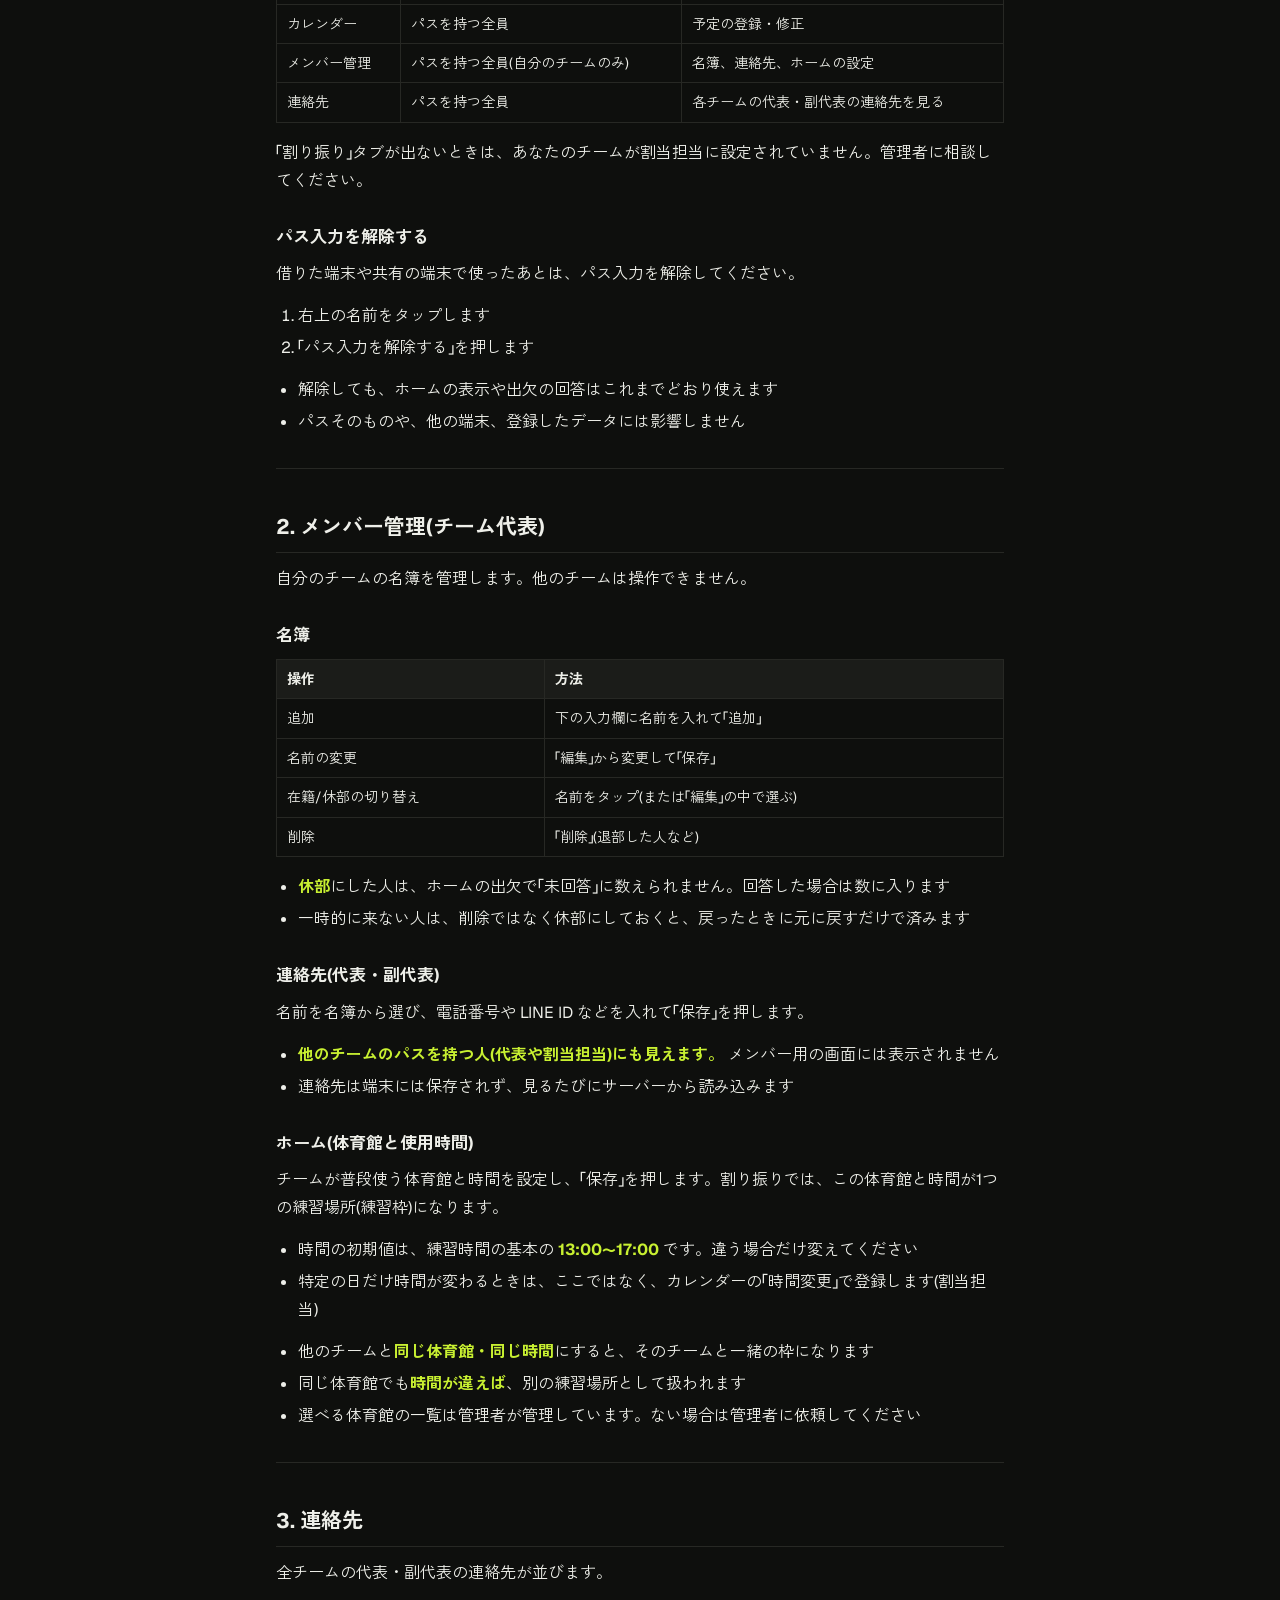
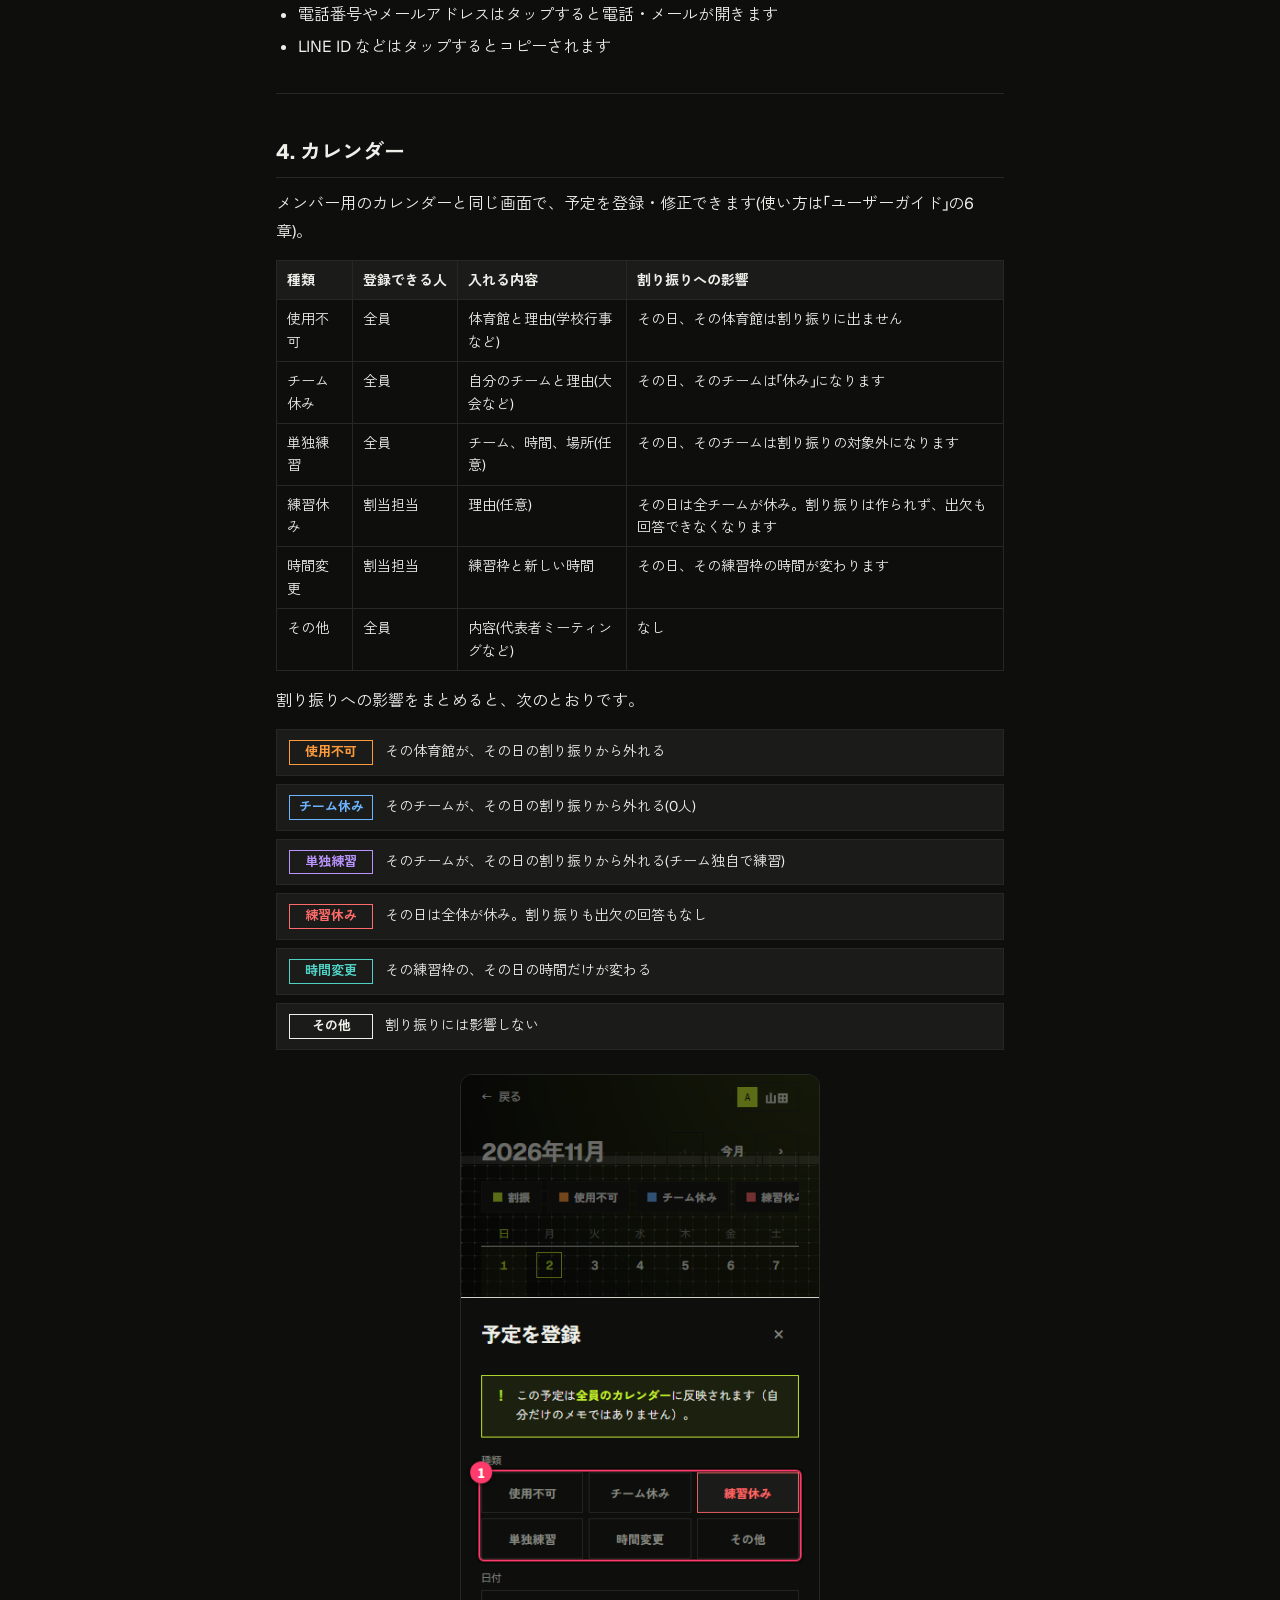
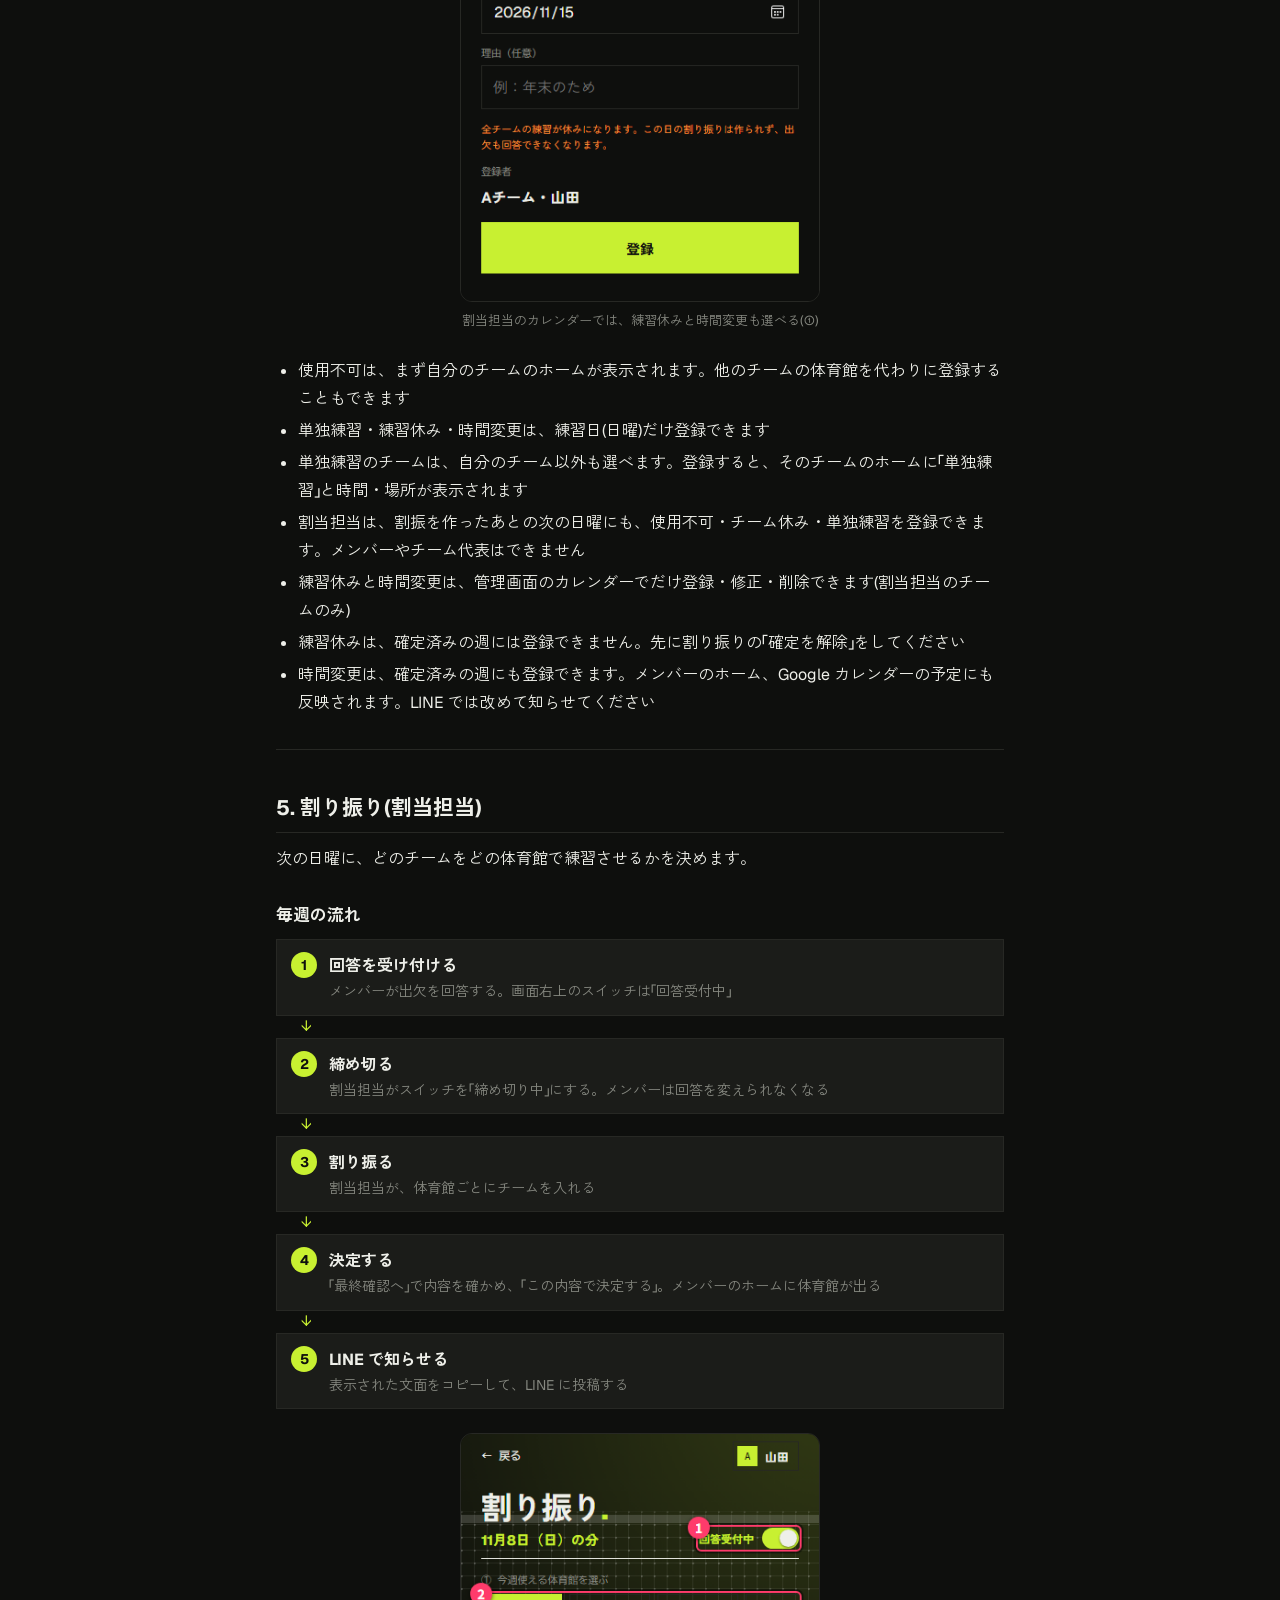
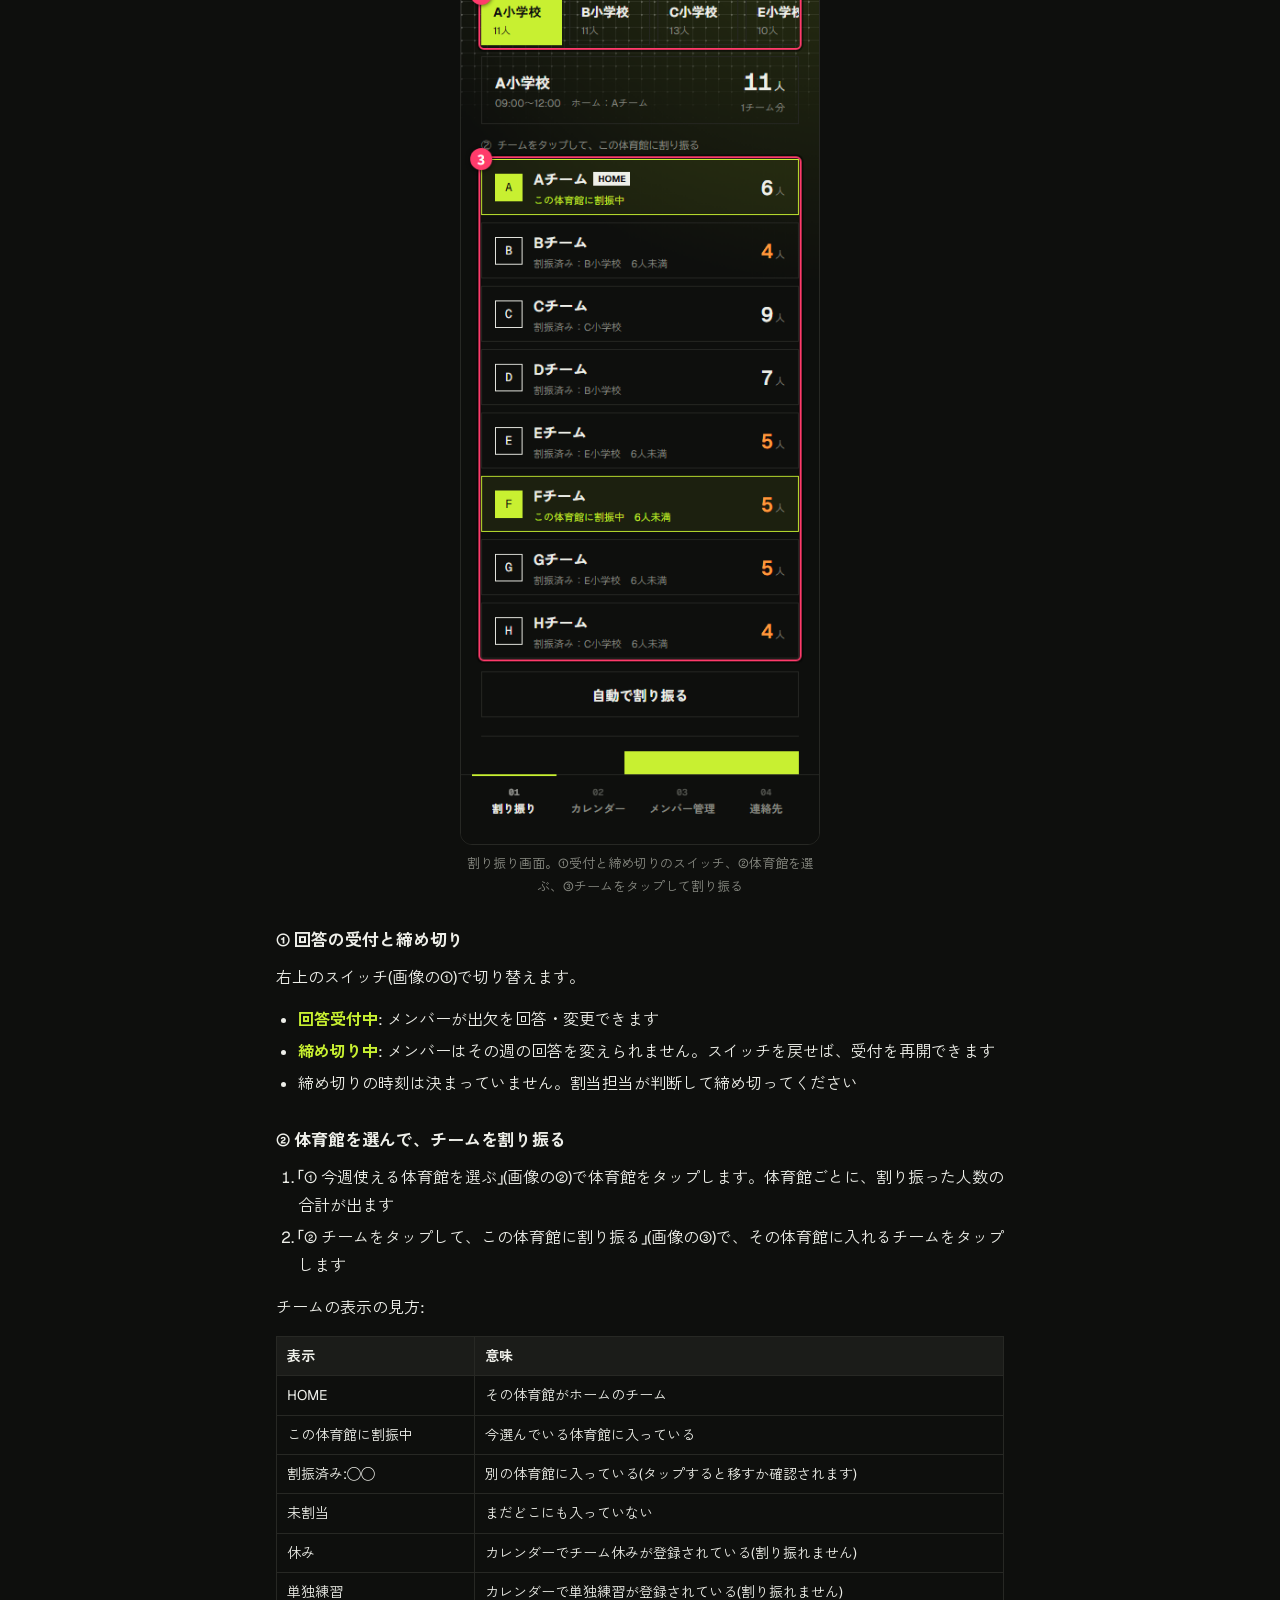
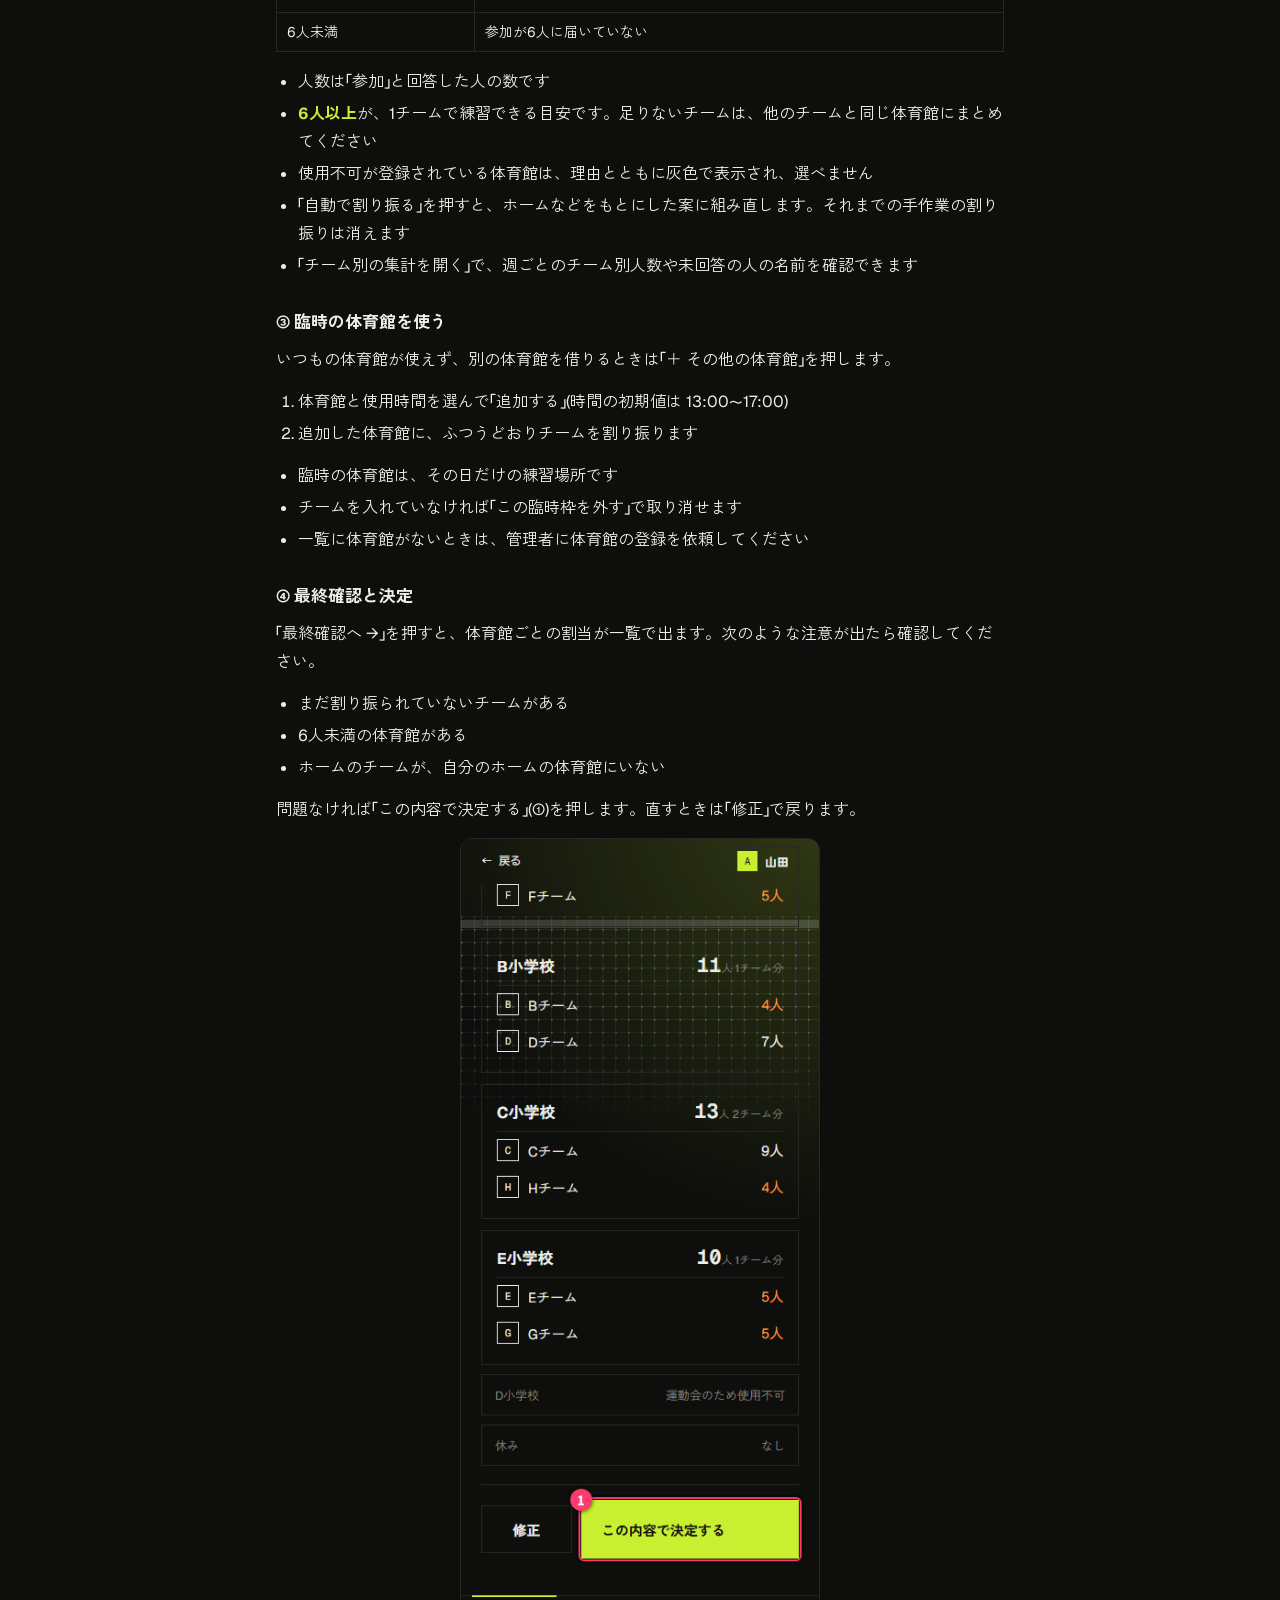
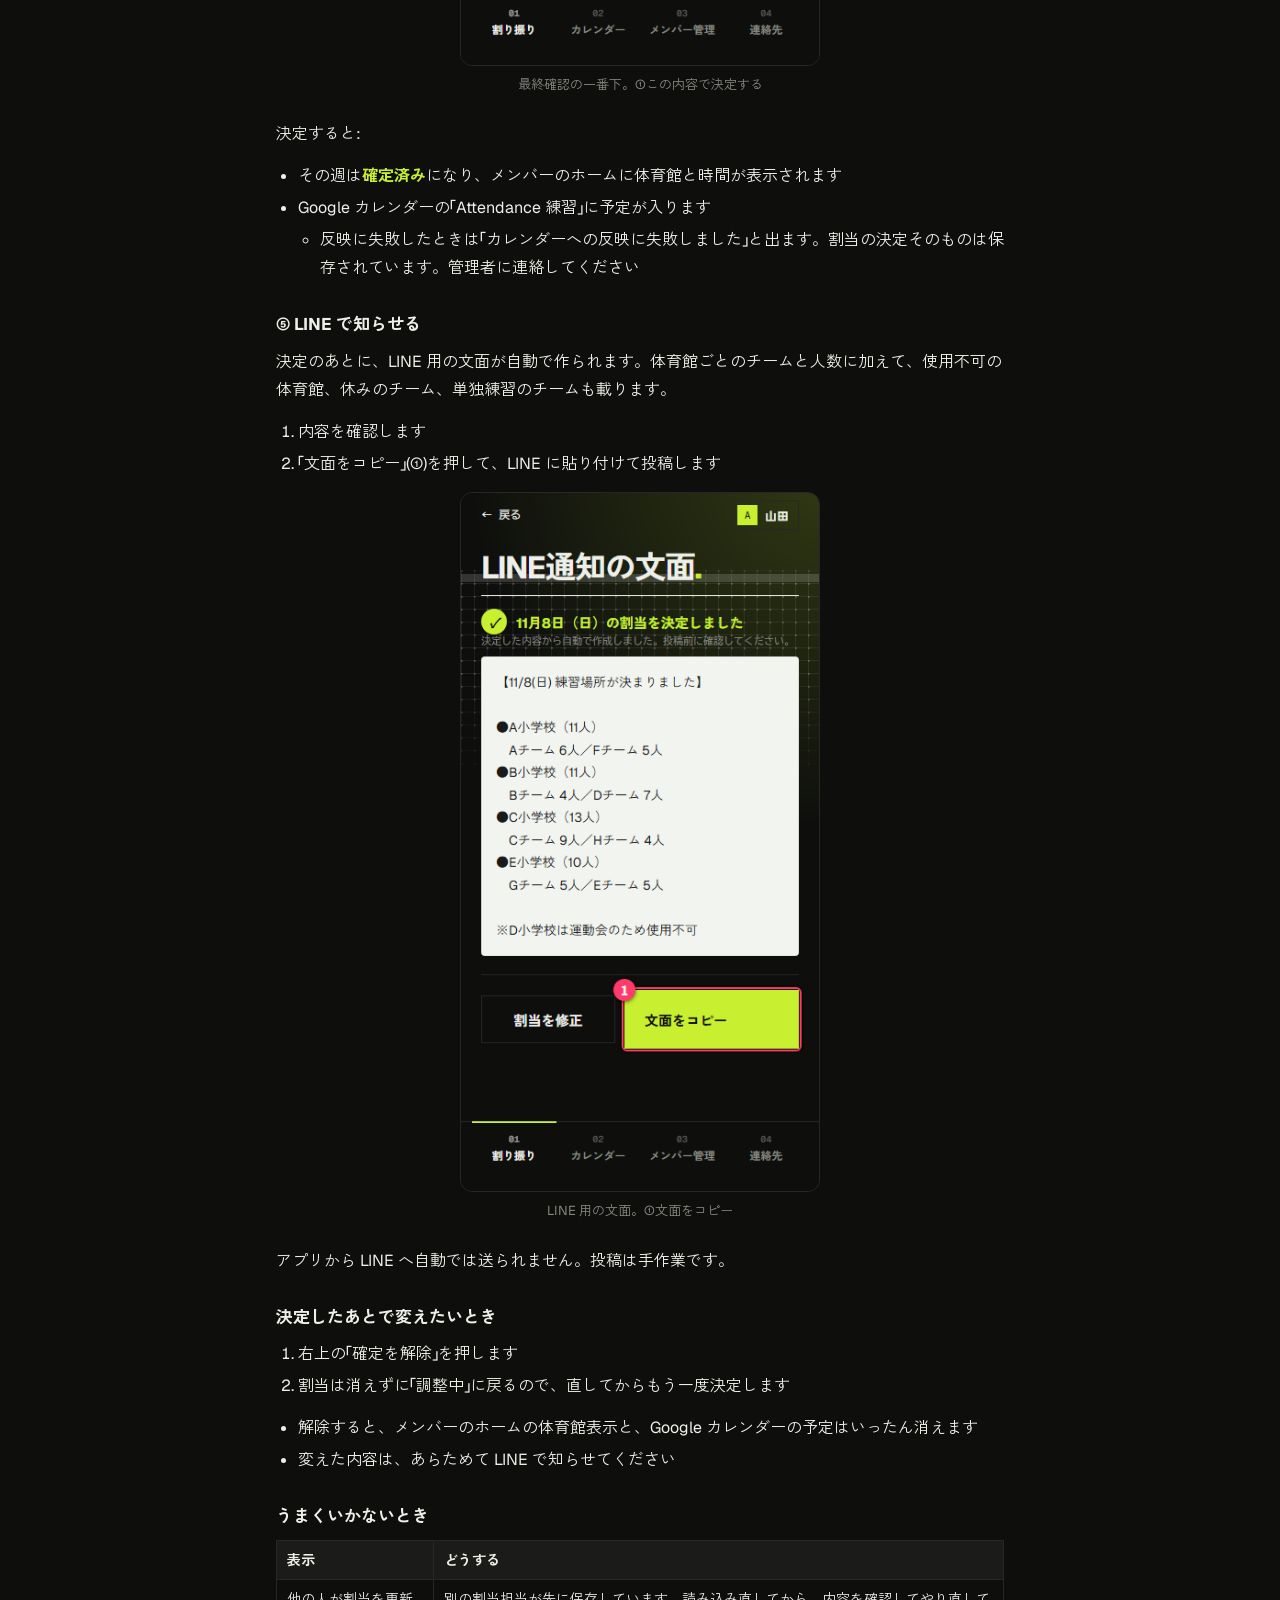
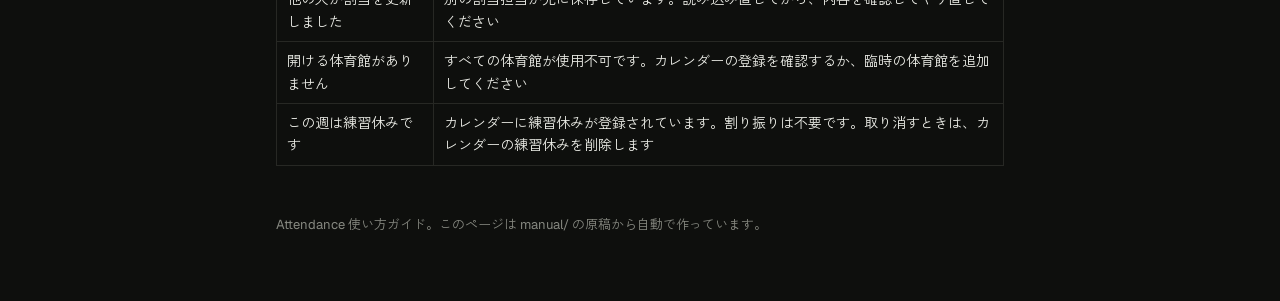
==== commit 28f99dfc: "アプリの画面(最初の画面・ホーム・管理画面)の下に使い方ガイドへのリンクを追加" ====
--- a/docs/guide/allocator.html
+++ b/docs/guide/allocator.html
@@ -84,7 +84,7 @@
 <main>
 <nav class="top"><a href="../">← アプリを開く</a><a href="user.html">ユーザーガイド</a></nav>
 <h1>Attendance 割当者ガイド(割当担当・チーム代表向け)<i>.</i></h1>
-<p>管理画面の使い方をまとめています。メンバーとしての使い方(出欠の回答など)は「ユーザーガイド」を見てください。このガイドは、アプリの右上の名前 →「使い方」からも開けます(パスを入力した端末のみ)。</p>
+<p>管理画面の使い方をまとめています。メンバーとしての使い方(出欠の回答など)は「ユーザーガイド」を見てください。このガイドは、管理画面の一番下にある「割当者ガイド」、または右上の名前 →「使い方」からも開けます(パスを入力した端末のみ)。</p>
 <ul><li><strong>チーム代表</strong>: メンバー管理、連絡先、カレンダーの章を読んでください</li><li><strong>割当担当</strong>: 上に加えて、「割り振り」の章を読んでください</li></ul>
 <p>パスは、管理者から個別に受け取ってください。このガイドには記載しません。人に見られる場所(グループのトークなど)には書かないでください。</p>
 <hr>
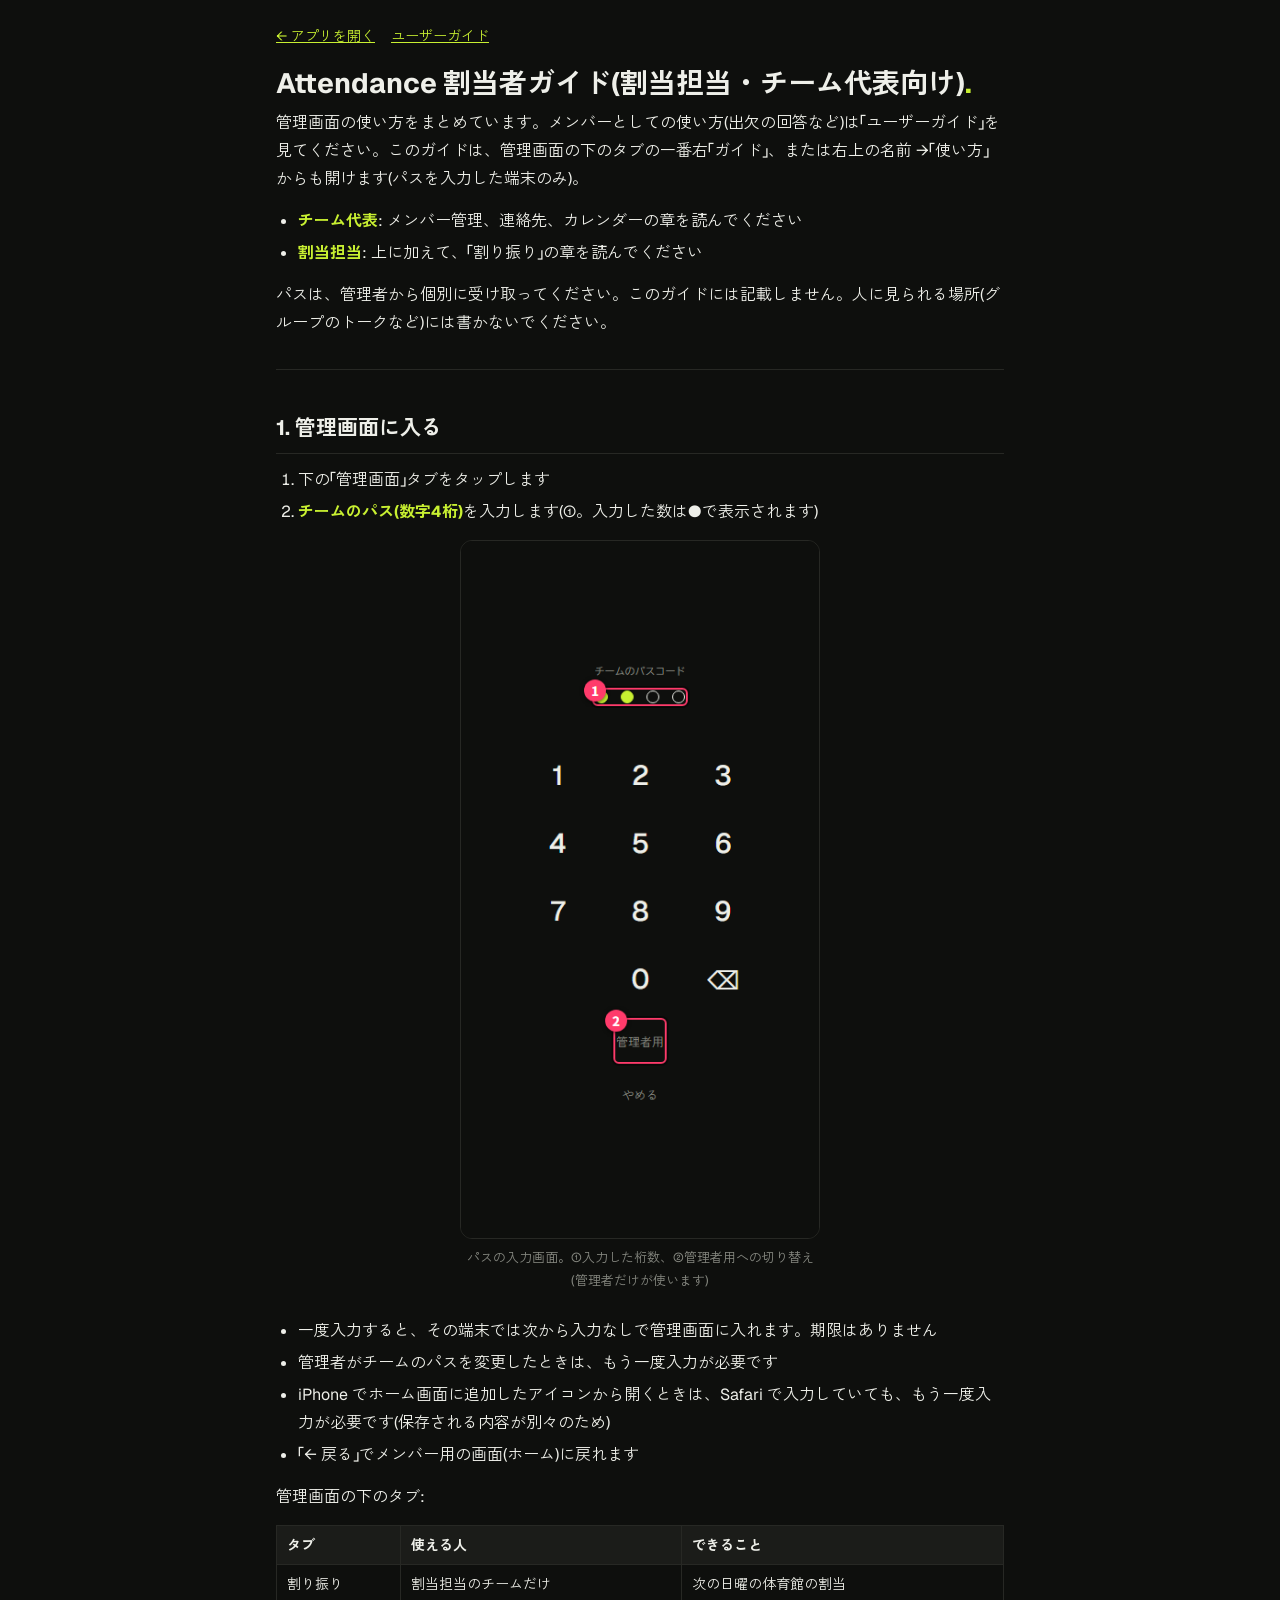
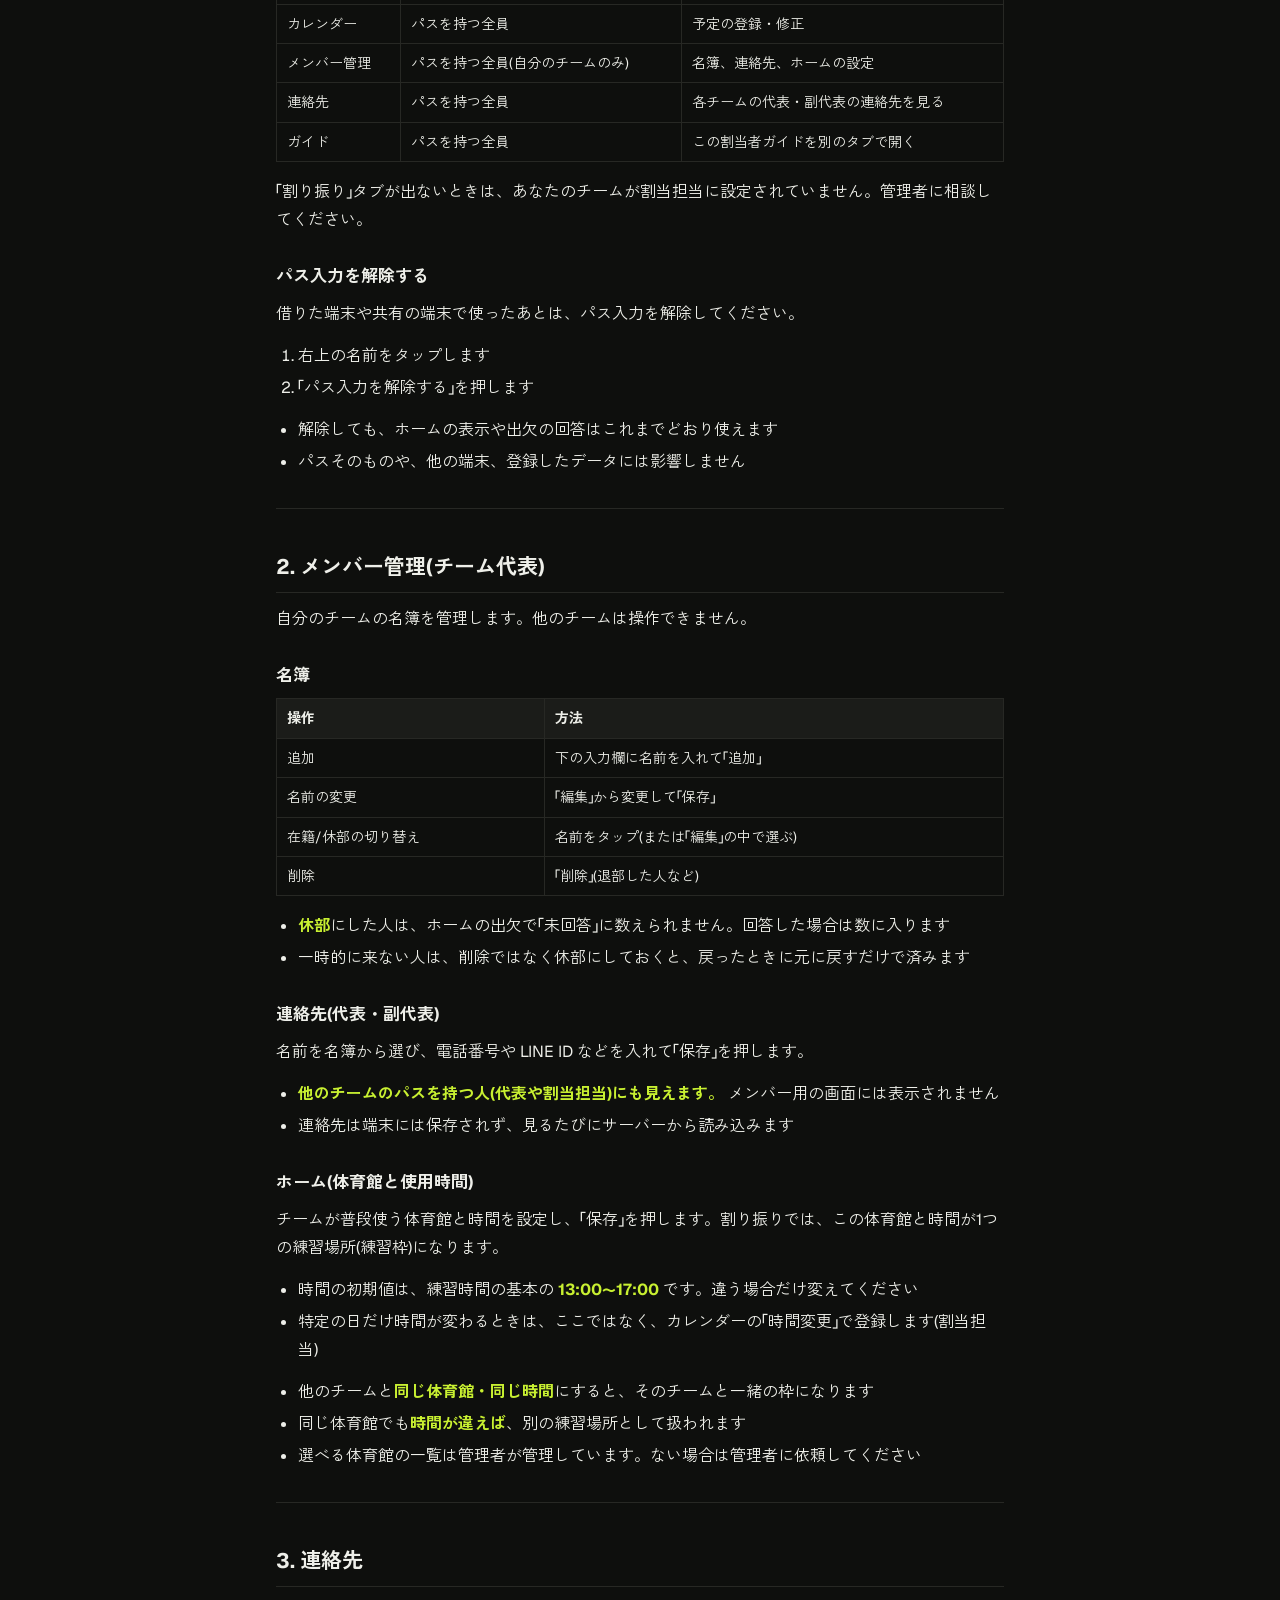
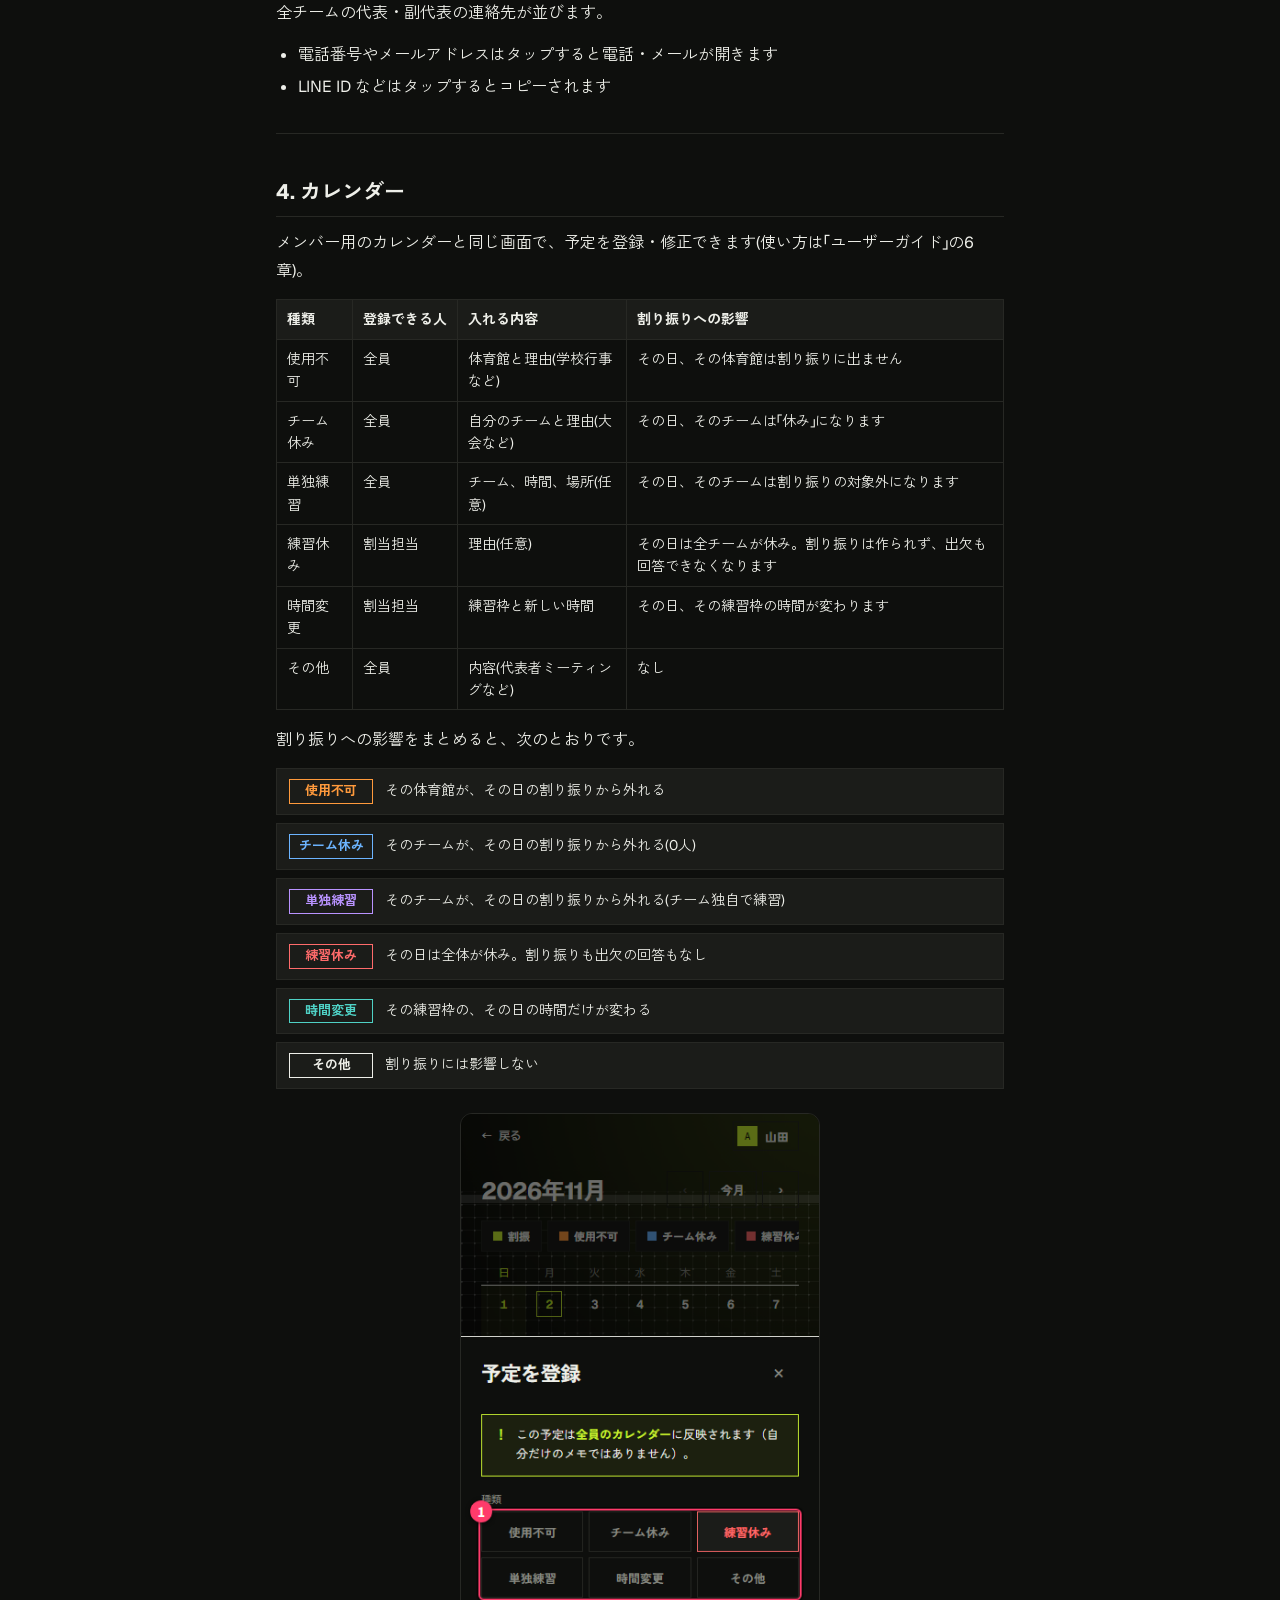
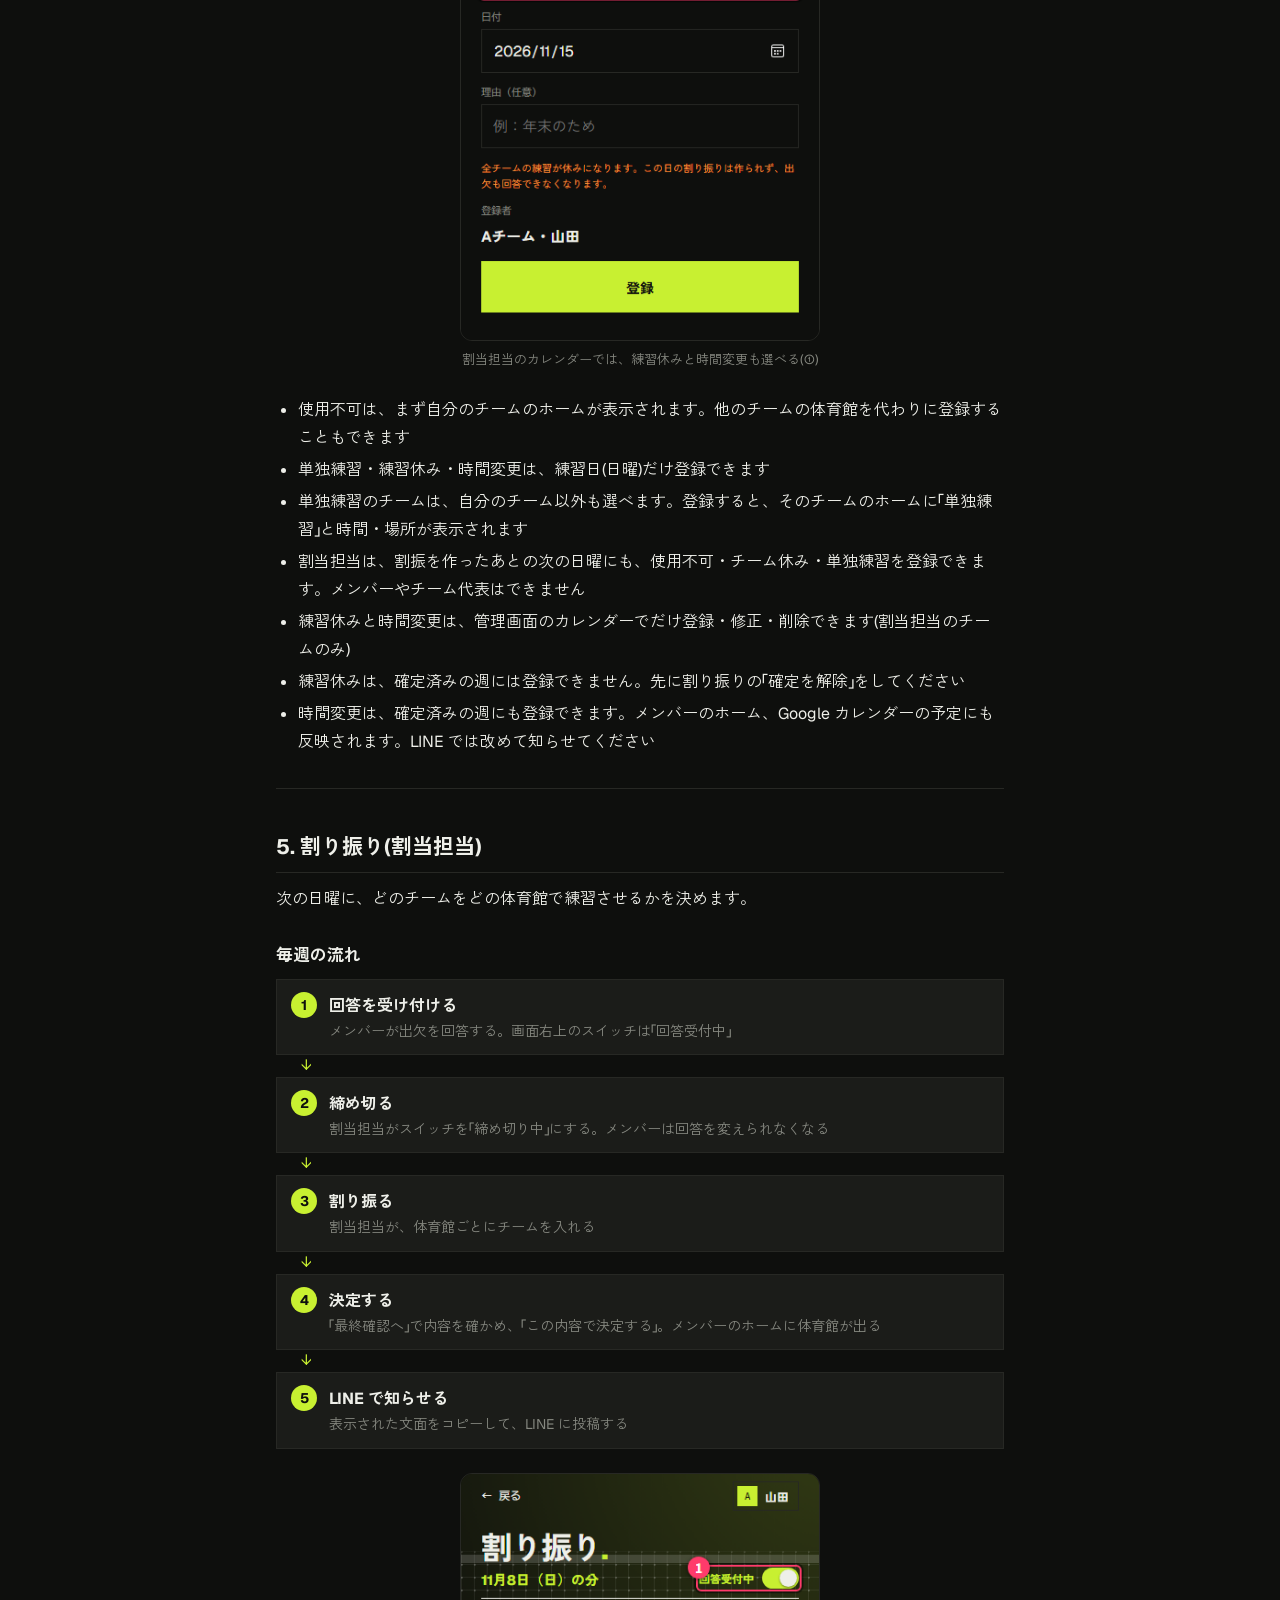
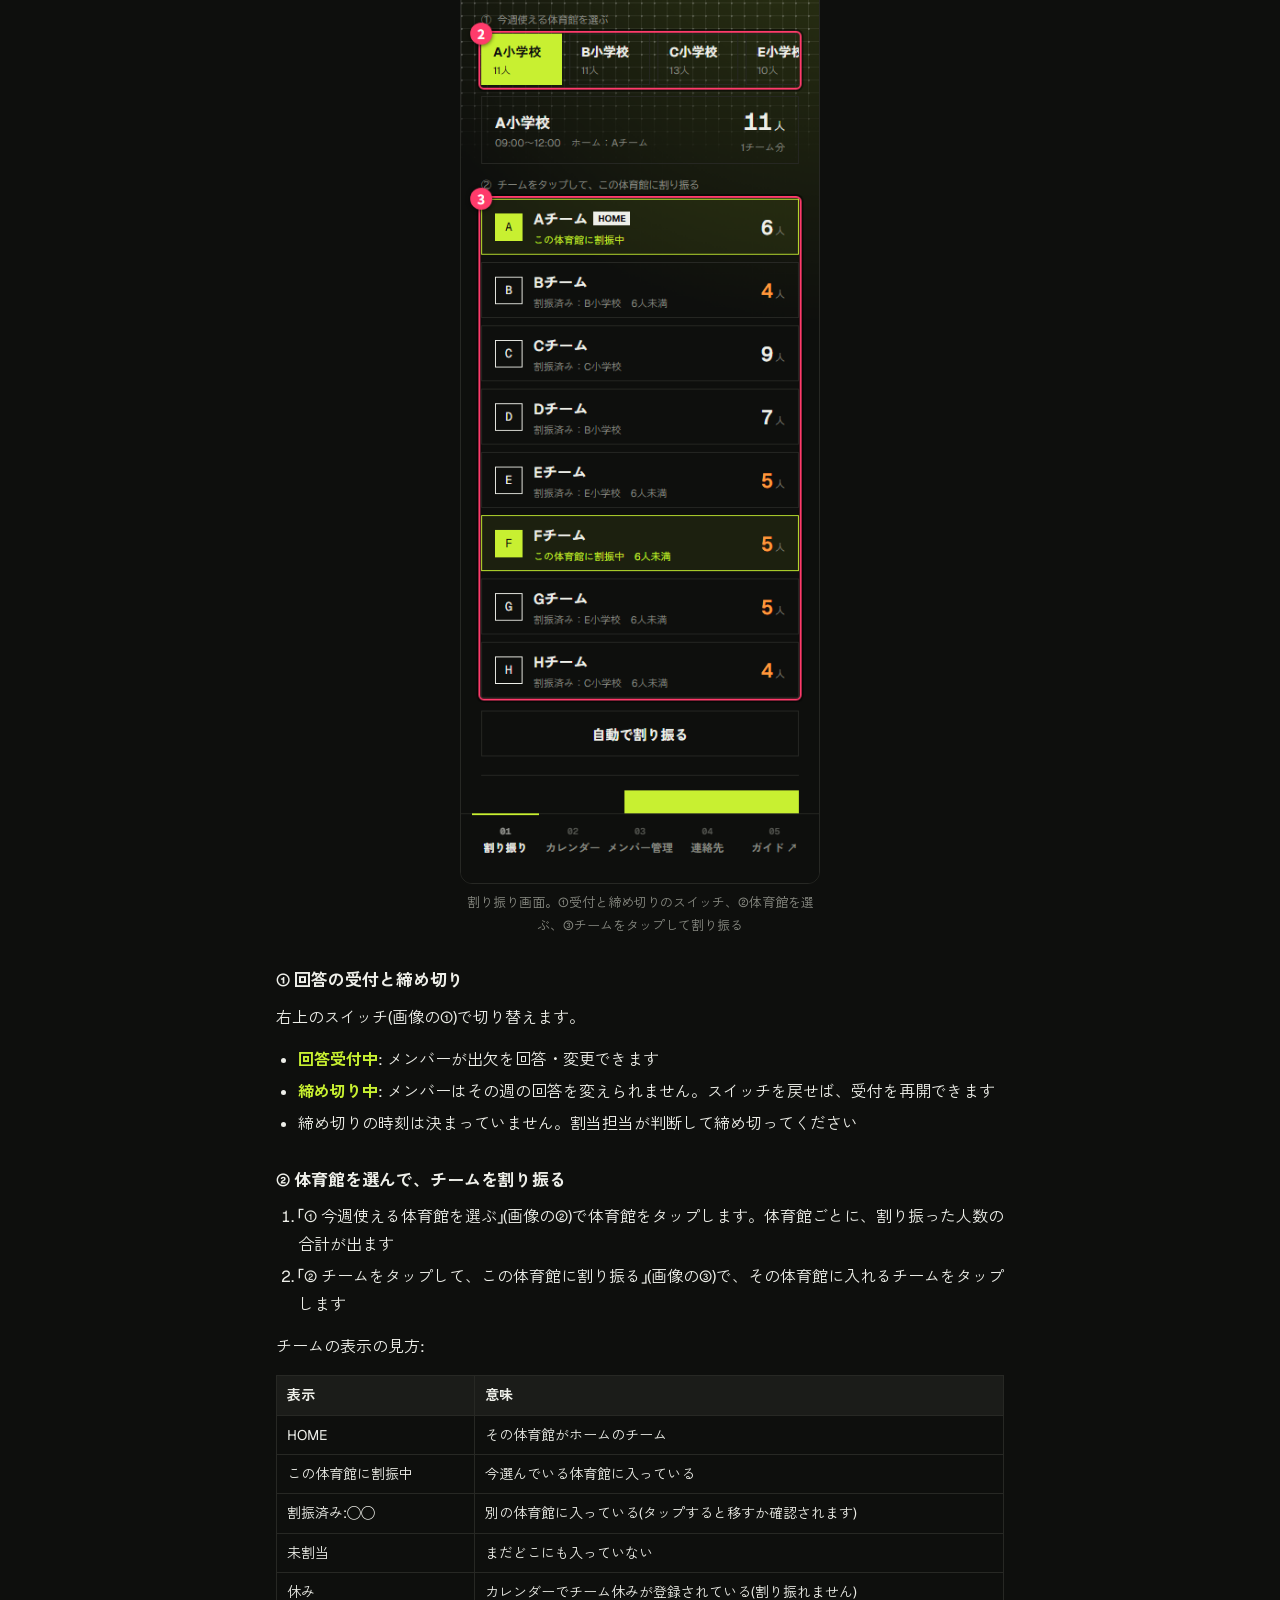
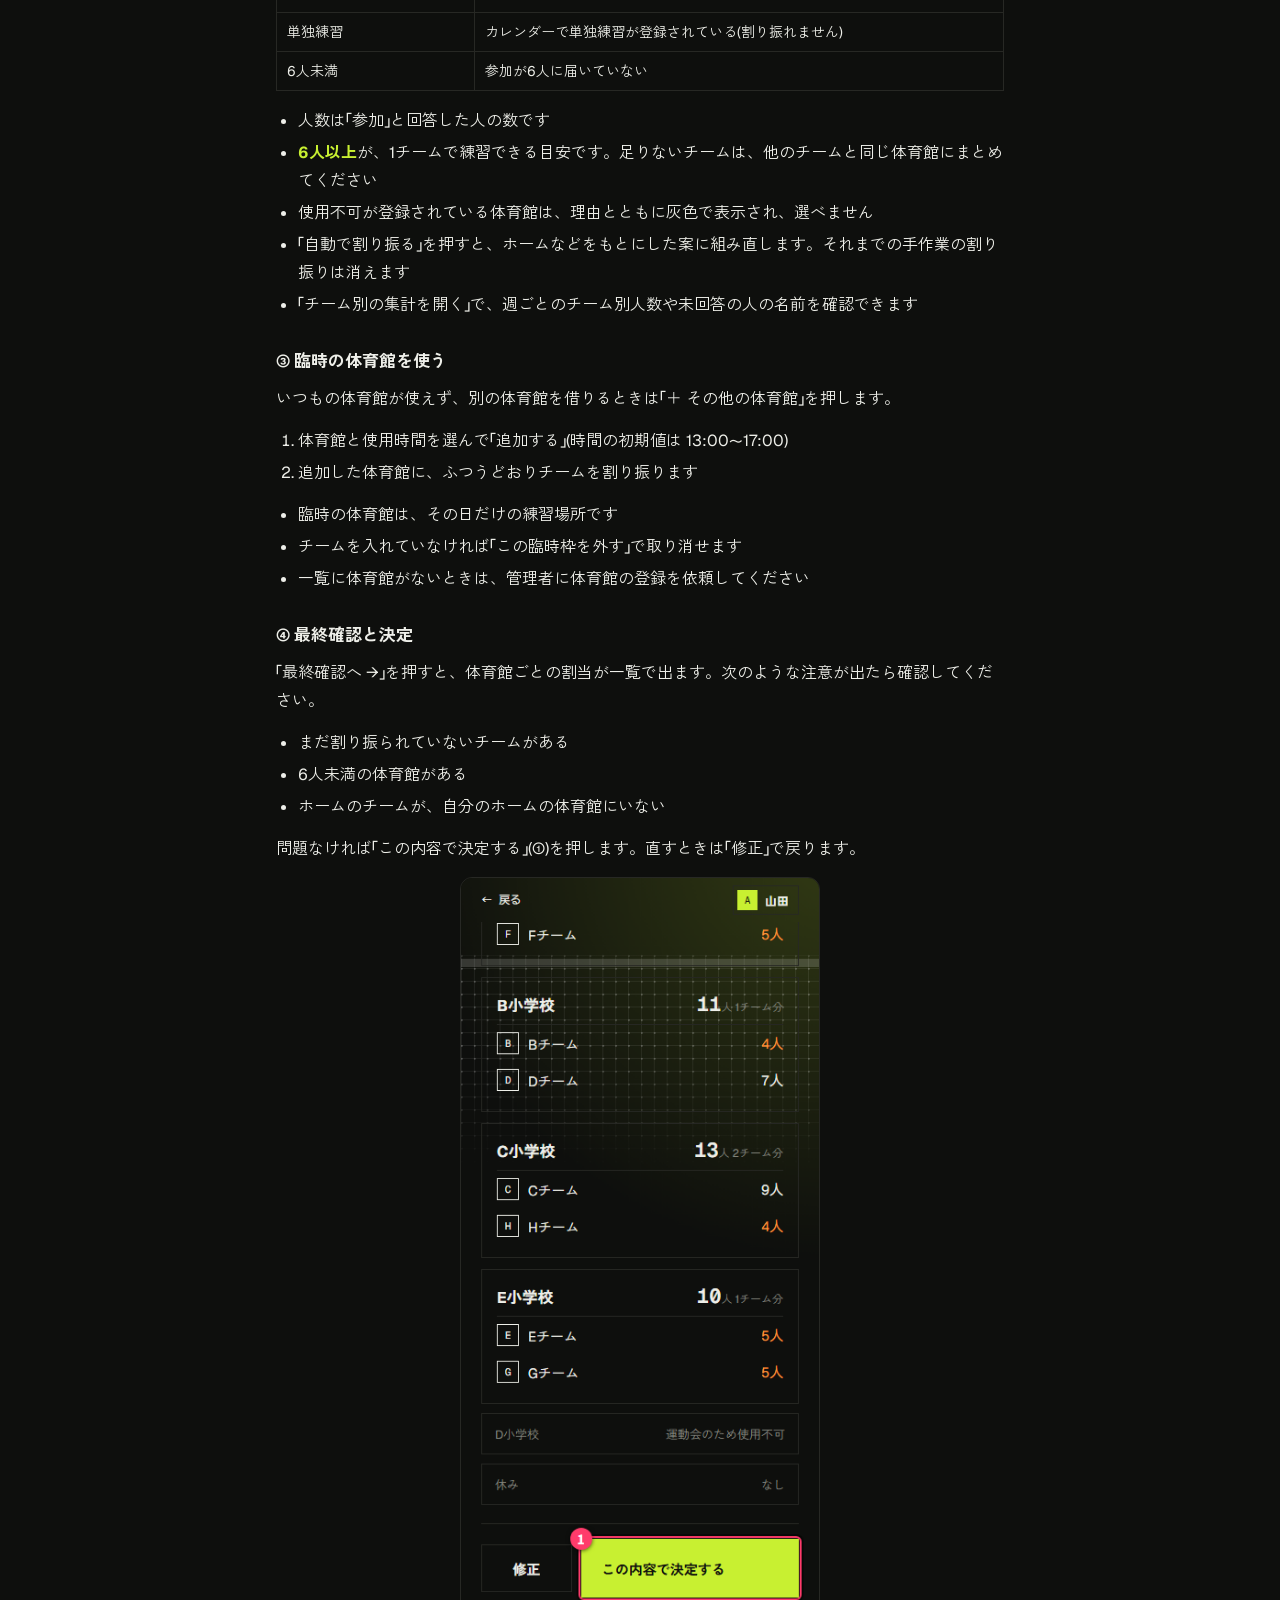
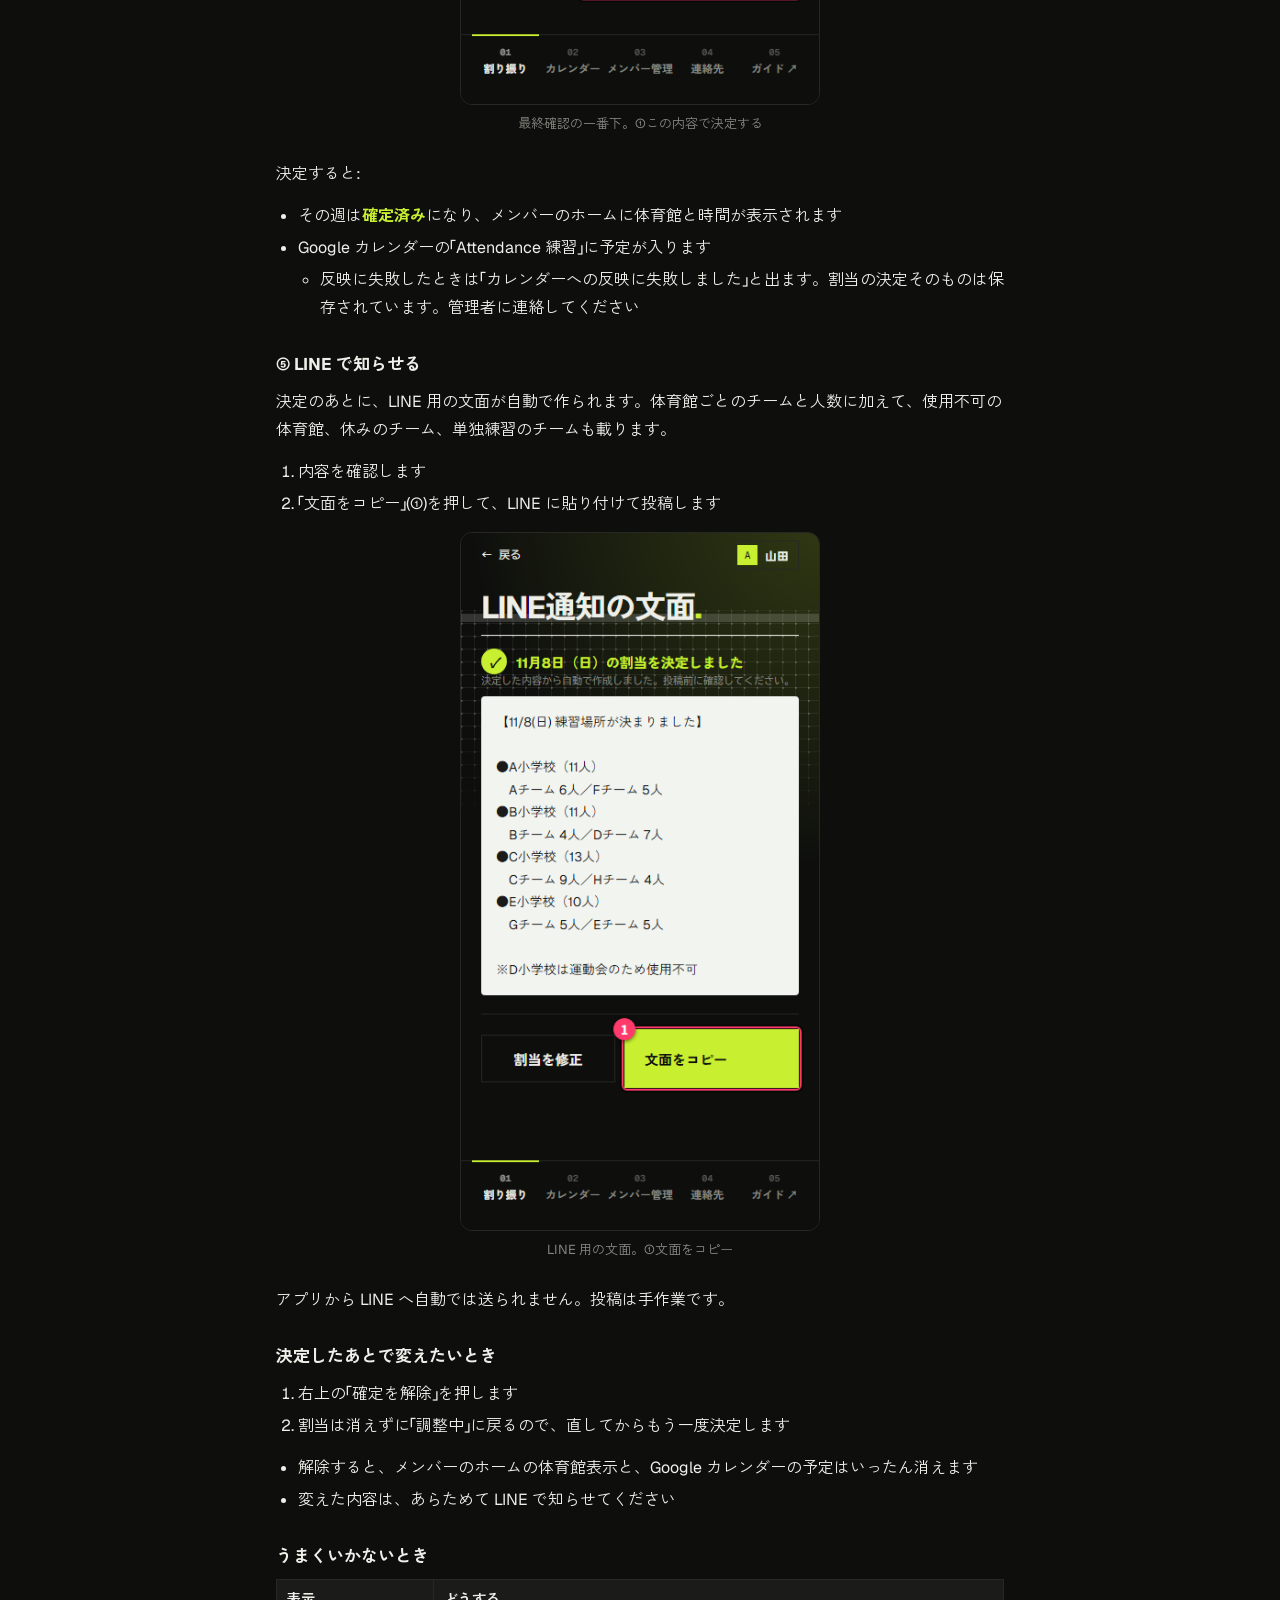
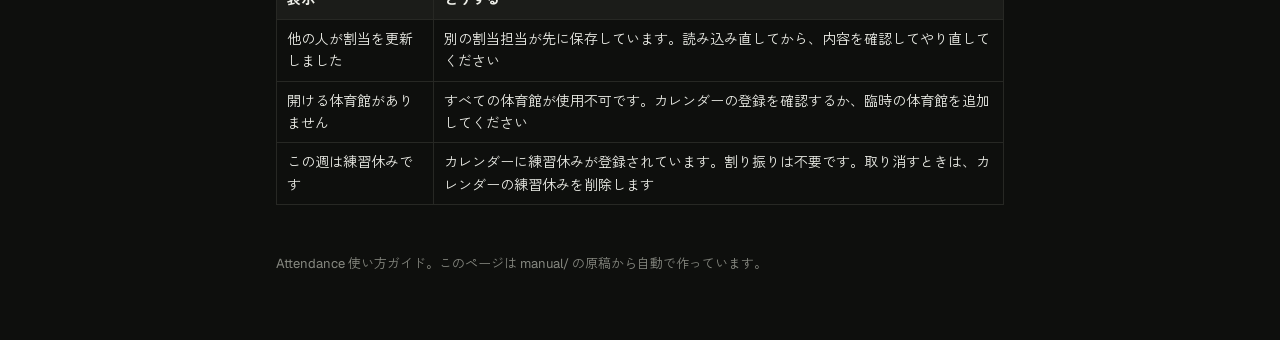
==== commit dab9308f: "使い方ガイドへのリンクを画面下から、下のタブ末尾とチーム選択画面のボタンに移動" ====
--- a/docs/guide/allocator.html
+++ b/docs/guide/allocator.html
@@ -84,7 +84,7 @@
 <main>
 <nav class="top"><a href="../">← アプリを開く</a><a href="user.html">ユーザーガイド</a></nav>
 <h1>Attendance 割当者ガイド(割当担当・チーム代表向け)<i>.</i></h1>
-<p>管理画面の使い方をまとめています。メンバーとしての使い方(出欠の回答など)は「ユーザーガイド」を見てください。このガイドは、管理画面の一番下にある「割当者ガイド」、または右上の名前 →「使い方」からも開けます(パスを入力した端末のみ)。</p>
+<p>管理画面の使い方をまとめています。メンバーとしての使い方(出欠の回答など)は「ユーザーガイド」を見てください。このガイドは、管理画面の下のタブの一番右「ガイド」、または右上の名前 →「使い方」からも開けます(パスを入力した端末のみ)。</p>
 <ul><li><strong>チーム代表</strong>: メンバー管理、連絡先、カレンダーの章を読んでください</li><li><strong>割当担当</strong>: 上に加えて、「割り振り」の章を読んでください</li></ul>
 <p>パスは、管理者から個別に受け取ってください。このガイドには記載しません。人に見られる場所(グループのトークなど)には書かないでください。</p>
 <hr>
@@ -93,7 +93,7 @@
 <figure><img src="img/alloc-01-pass.png" alt="パスの入力画面。①入力した桁数、②管理者用への切り替え(管理者だけが使います)" loading="lazy" width="390"><figcaption>パスの入力画面。①入力した桁数、②管理者用への切り替え(管理者だけが使います)</figcaption></figure>
 <ul><li>一度入力すると、その端末では次から入力なしで管理画面に入れます。期限はありません</li><li>管理者がチームのパスを変更したときは、もう一度入力が必要です</li><li>iPhone でホーム画面に追加したアイコンから開くときは、Safari で入力していても、もう一度入力が必要です(保存される内容が別々のため)</li><li>「← 戻る」でメンバー用の画面(ホーム)に戻れます</li></ul>
 <p>管理画面の下のタブ:</p>
-<div class="table"><table><thead><tr><th>タブ</th><th>使える人</th><th>できること</th></tr></thead><tbody><tr><td>割り振り</td><td>割当担当のチームだけ</td><td>次の日曜の体育館の割当</td></tr><tr><td>カレンダー</td><td>パスを持つ全員</td><td>予定の登録・修正</td></tr><tr><td>メンバー管理</td><td>パスを持つ全員(自分のチームのみ)</td><td>名簿、連絡先、ホームの設定</td></tr><tr><td>連絡先</td><td>パスを持つ全員</td><td>各チームの代表・副代表の連絡先を見る</td></tr></tbody></table></div>
+<div class="table"><table><thead><tr><th>タブ</th><th>使える人</th><th>できること</th></tr></thead><tbody><tr><td>割り振り</td><td>割当担当のチームだけ</td><td>次の日曜の体育館の割当</td></tr><tr><td>カレンダー</td><td>パスを持つ全員</td><td>予定の登録・修正</td></tr><tr><td>メンバー管理</td><td>パスを持つ全員(自分のチームのみ)</td><td>名簿、連絡先、ホームの設定</td></tr><tr><td>連絡先</td><td>パスを持つ全員</td><td>各チームの代表・副代表の連絡先を見る</td></tr><tr><td>ガイド</td><td>パスを持つ全員</td><td>この割当者ガイドを別のタブで開く</td></tr></tbody></table></div>
 <p>「割り振り」タブが出ないときは、あなたのチームが割当担当に設定されていません。管理者に相談してください。</p>
 <h3>パス入力を解除する</h3>
 <p>借りた端末や共有の端末で使ったあとは、パス入力を解除してください。</p>
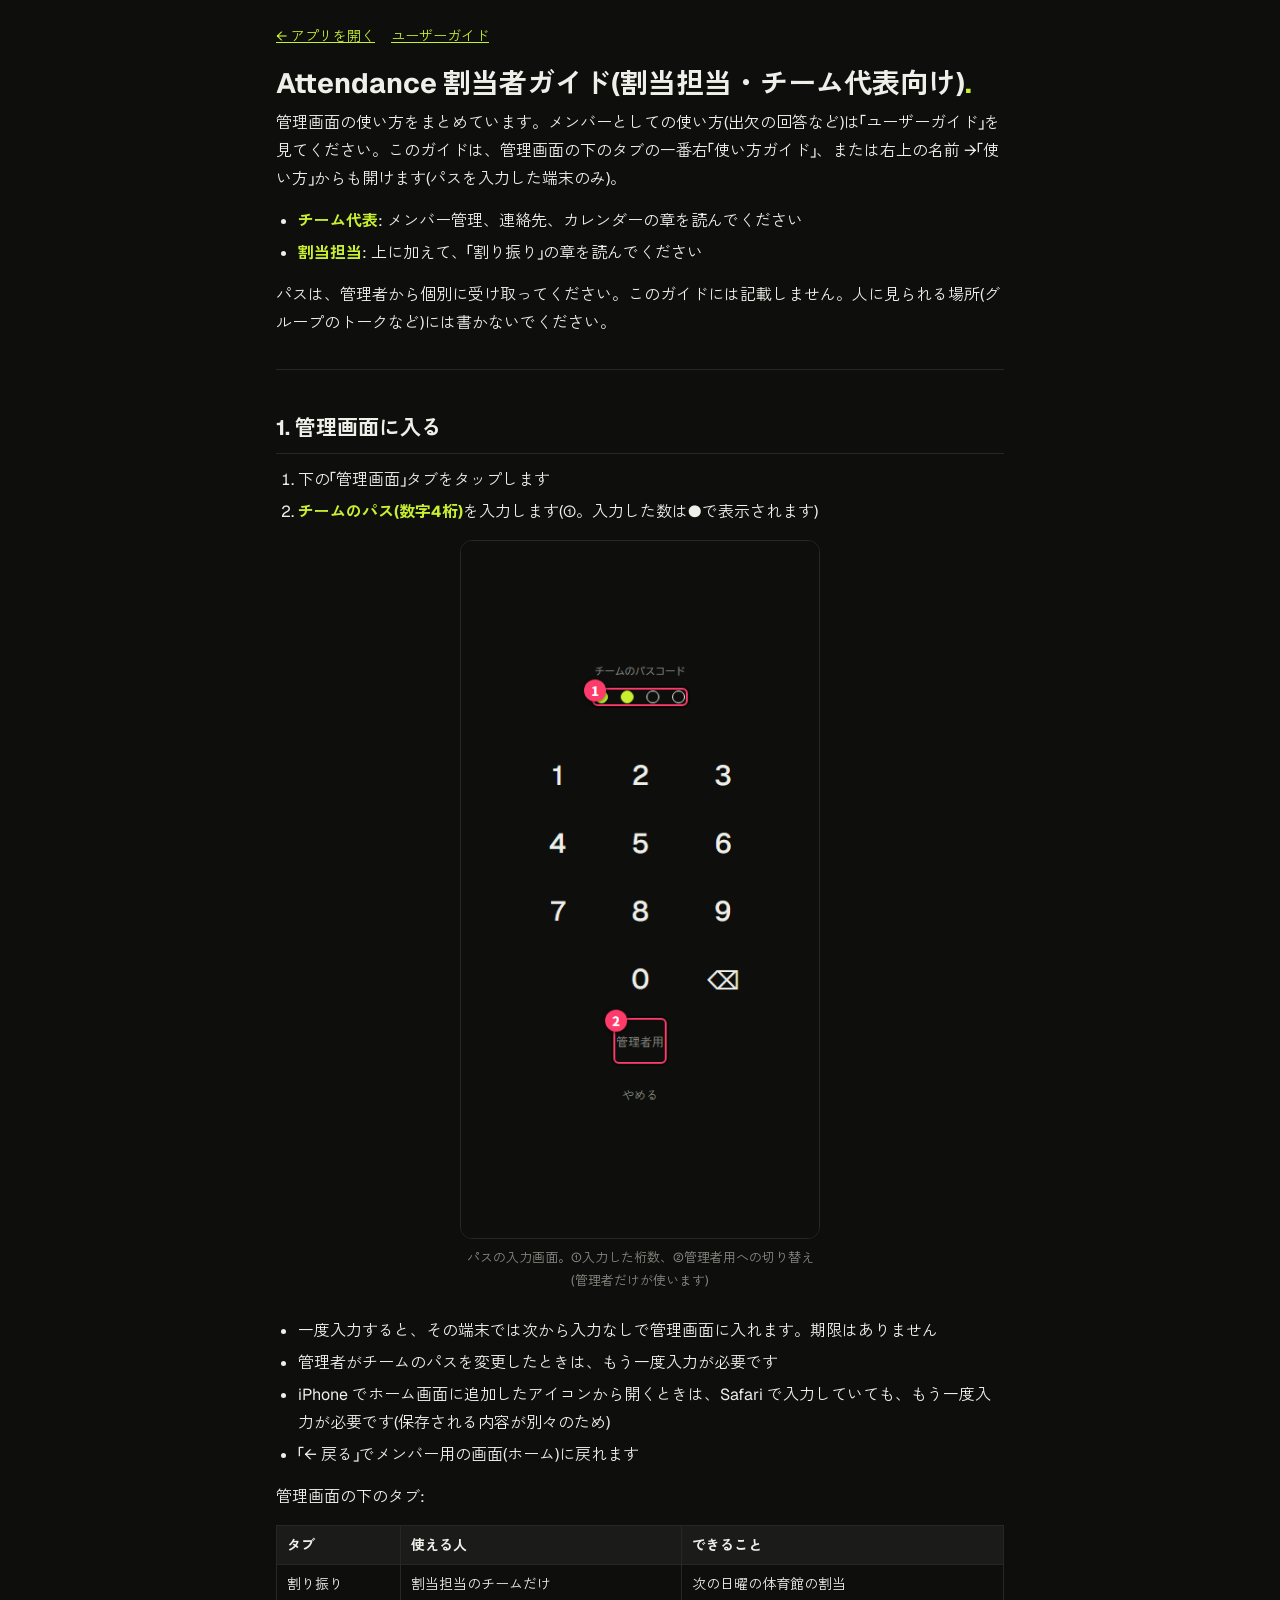
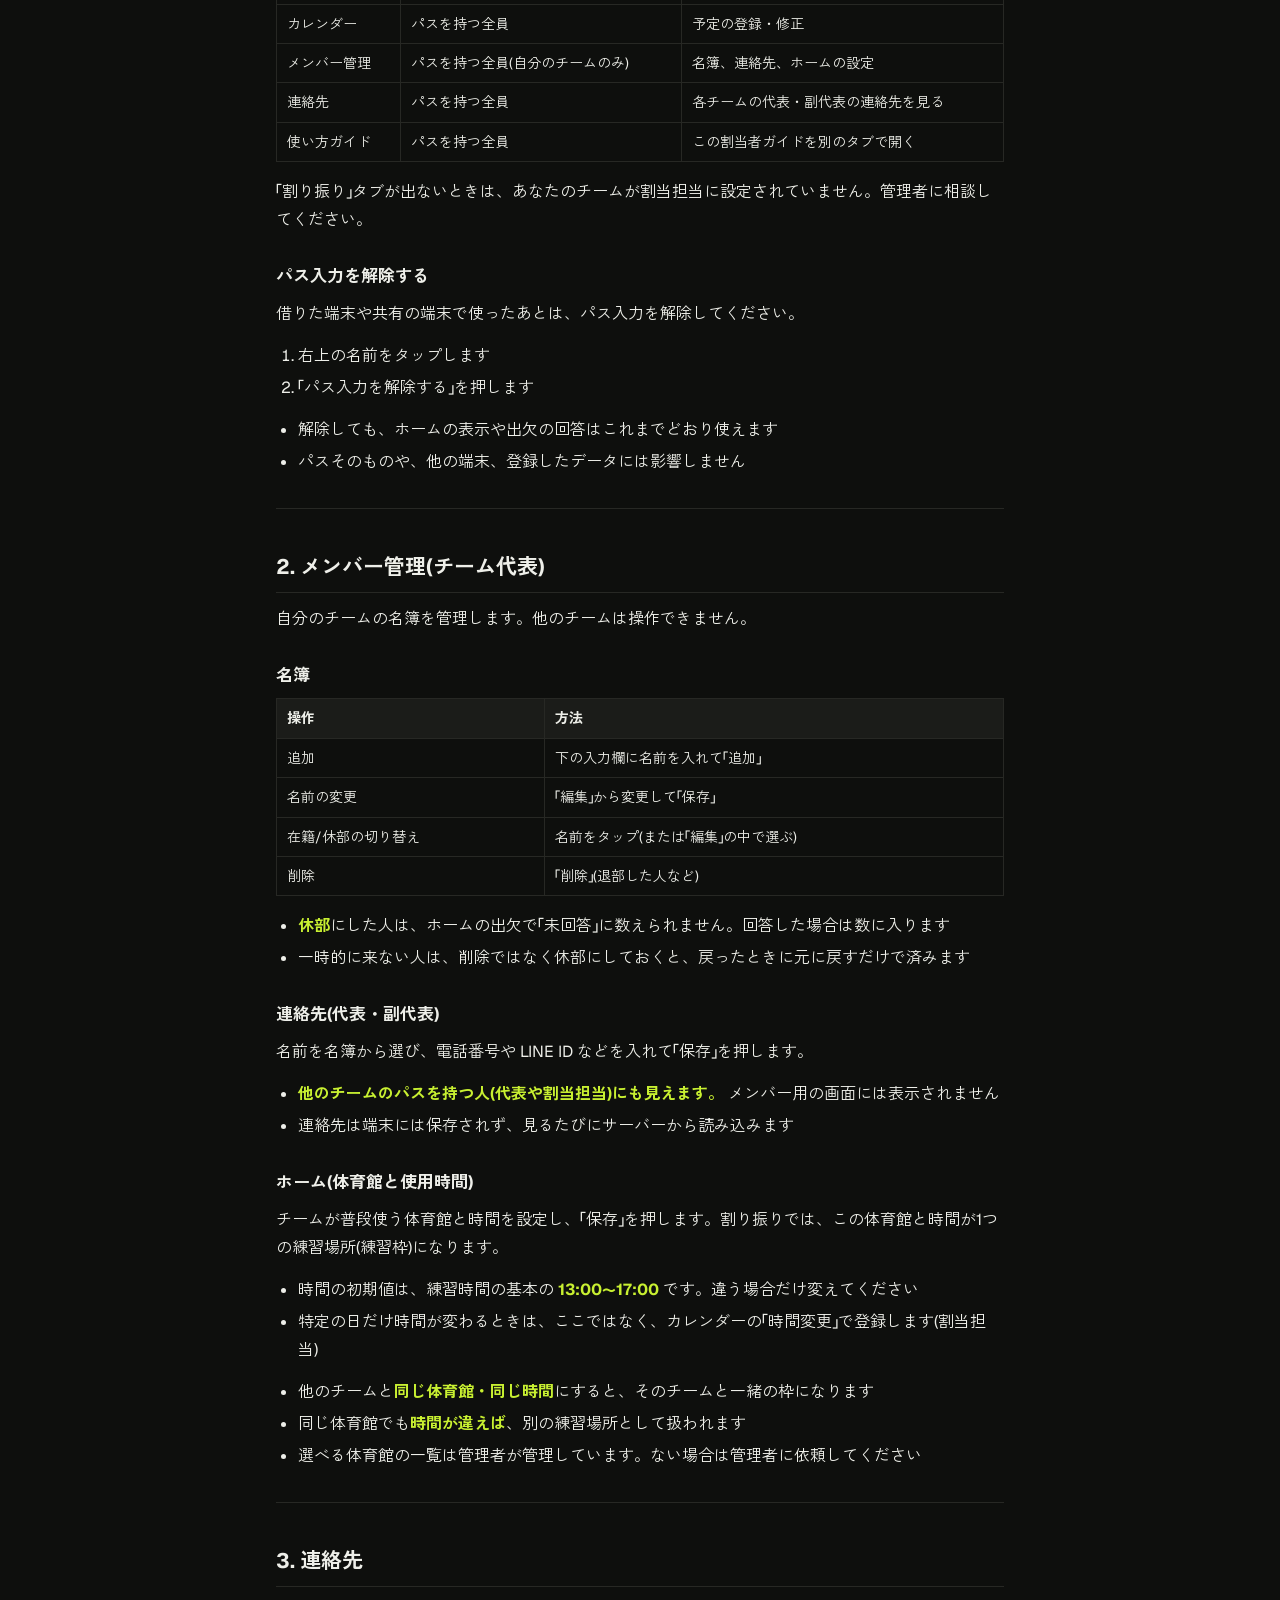
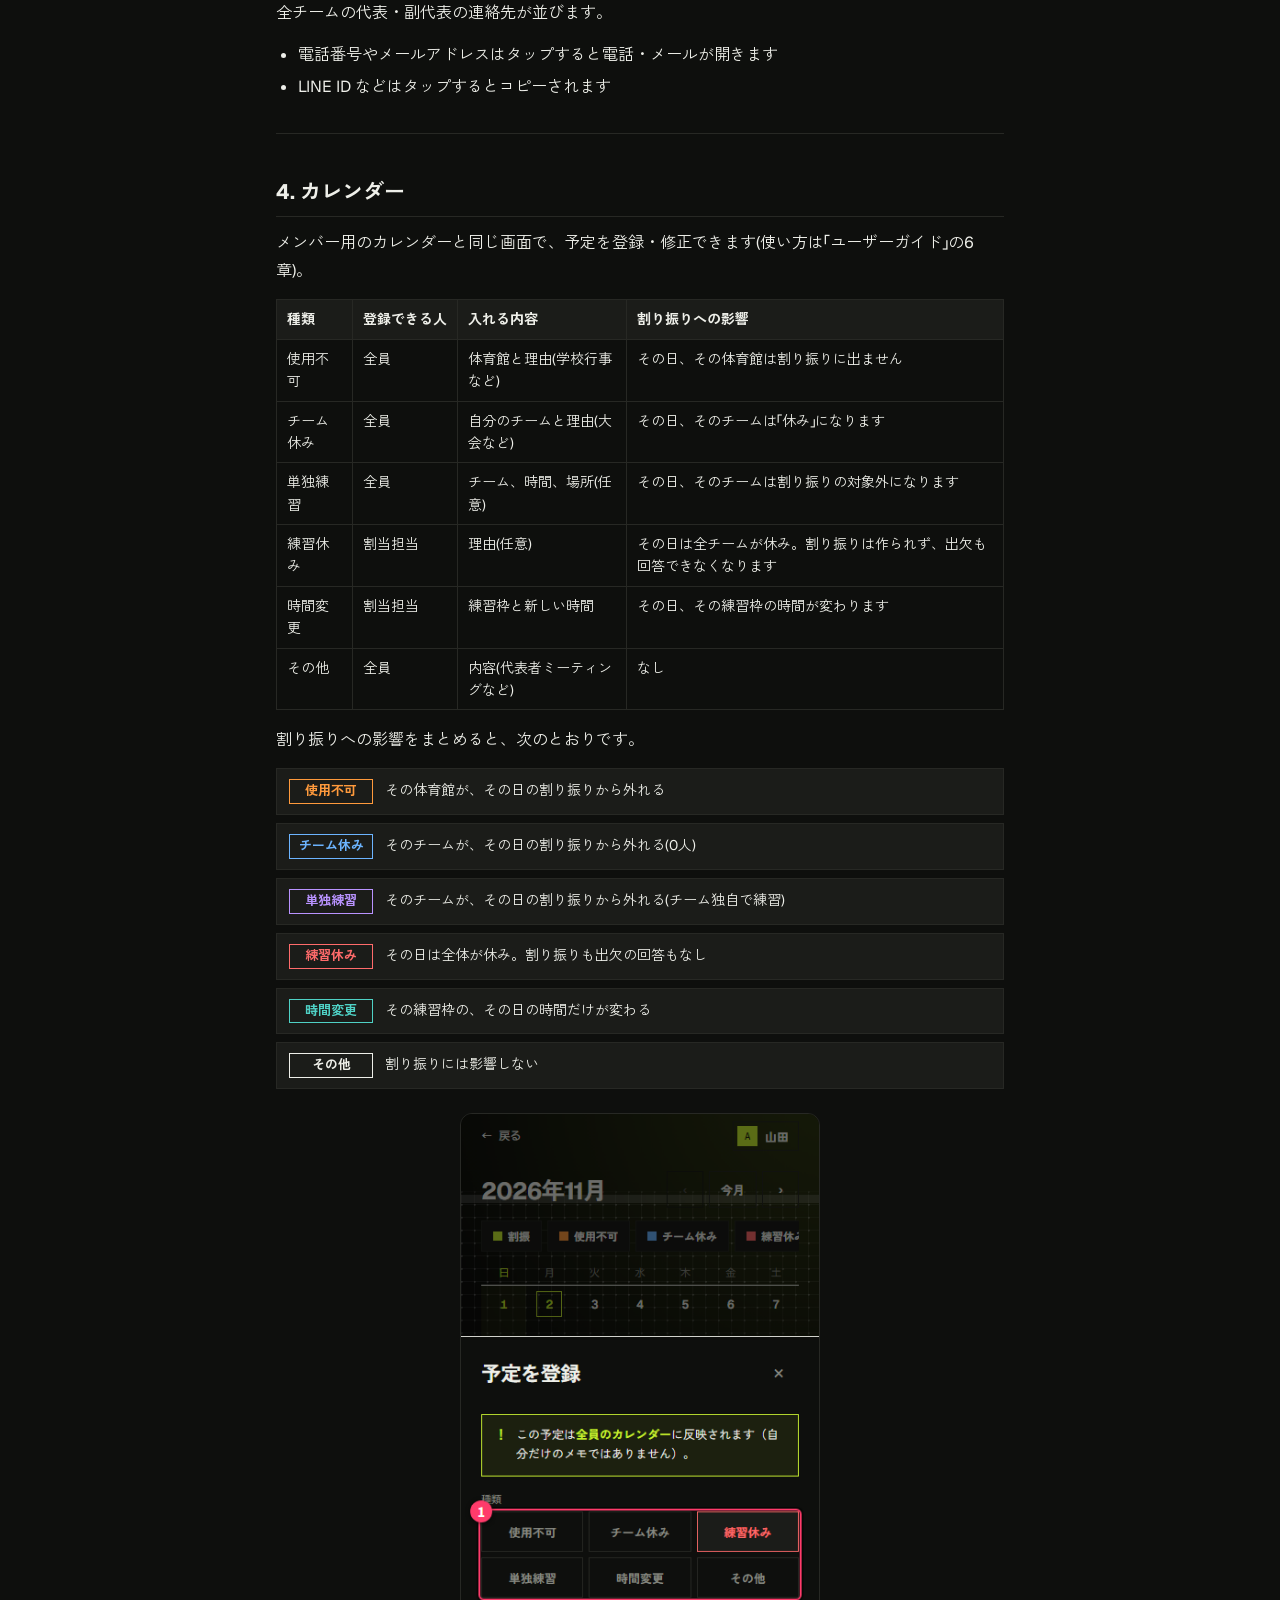
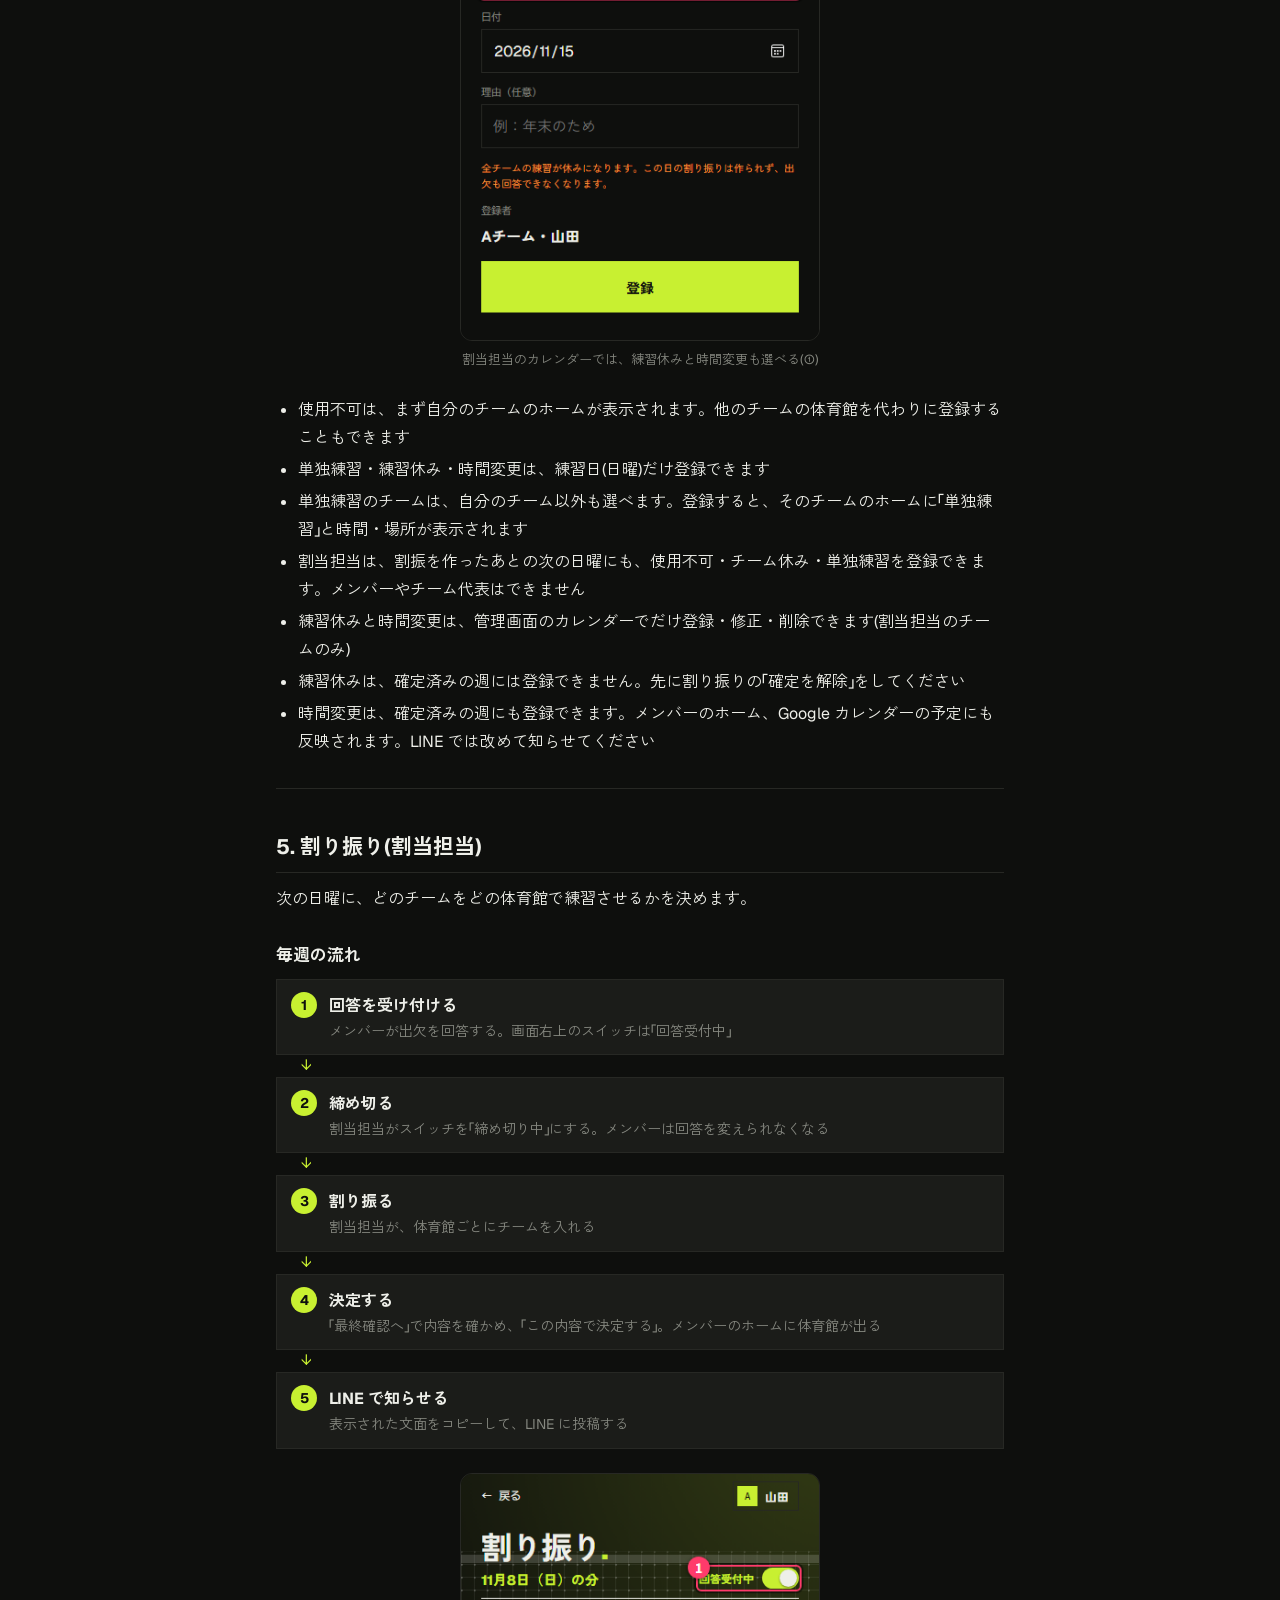
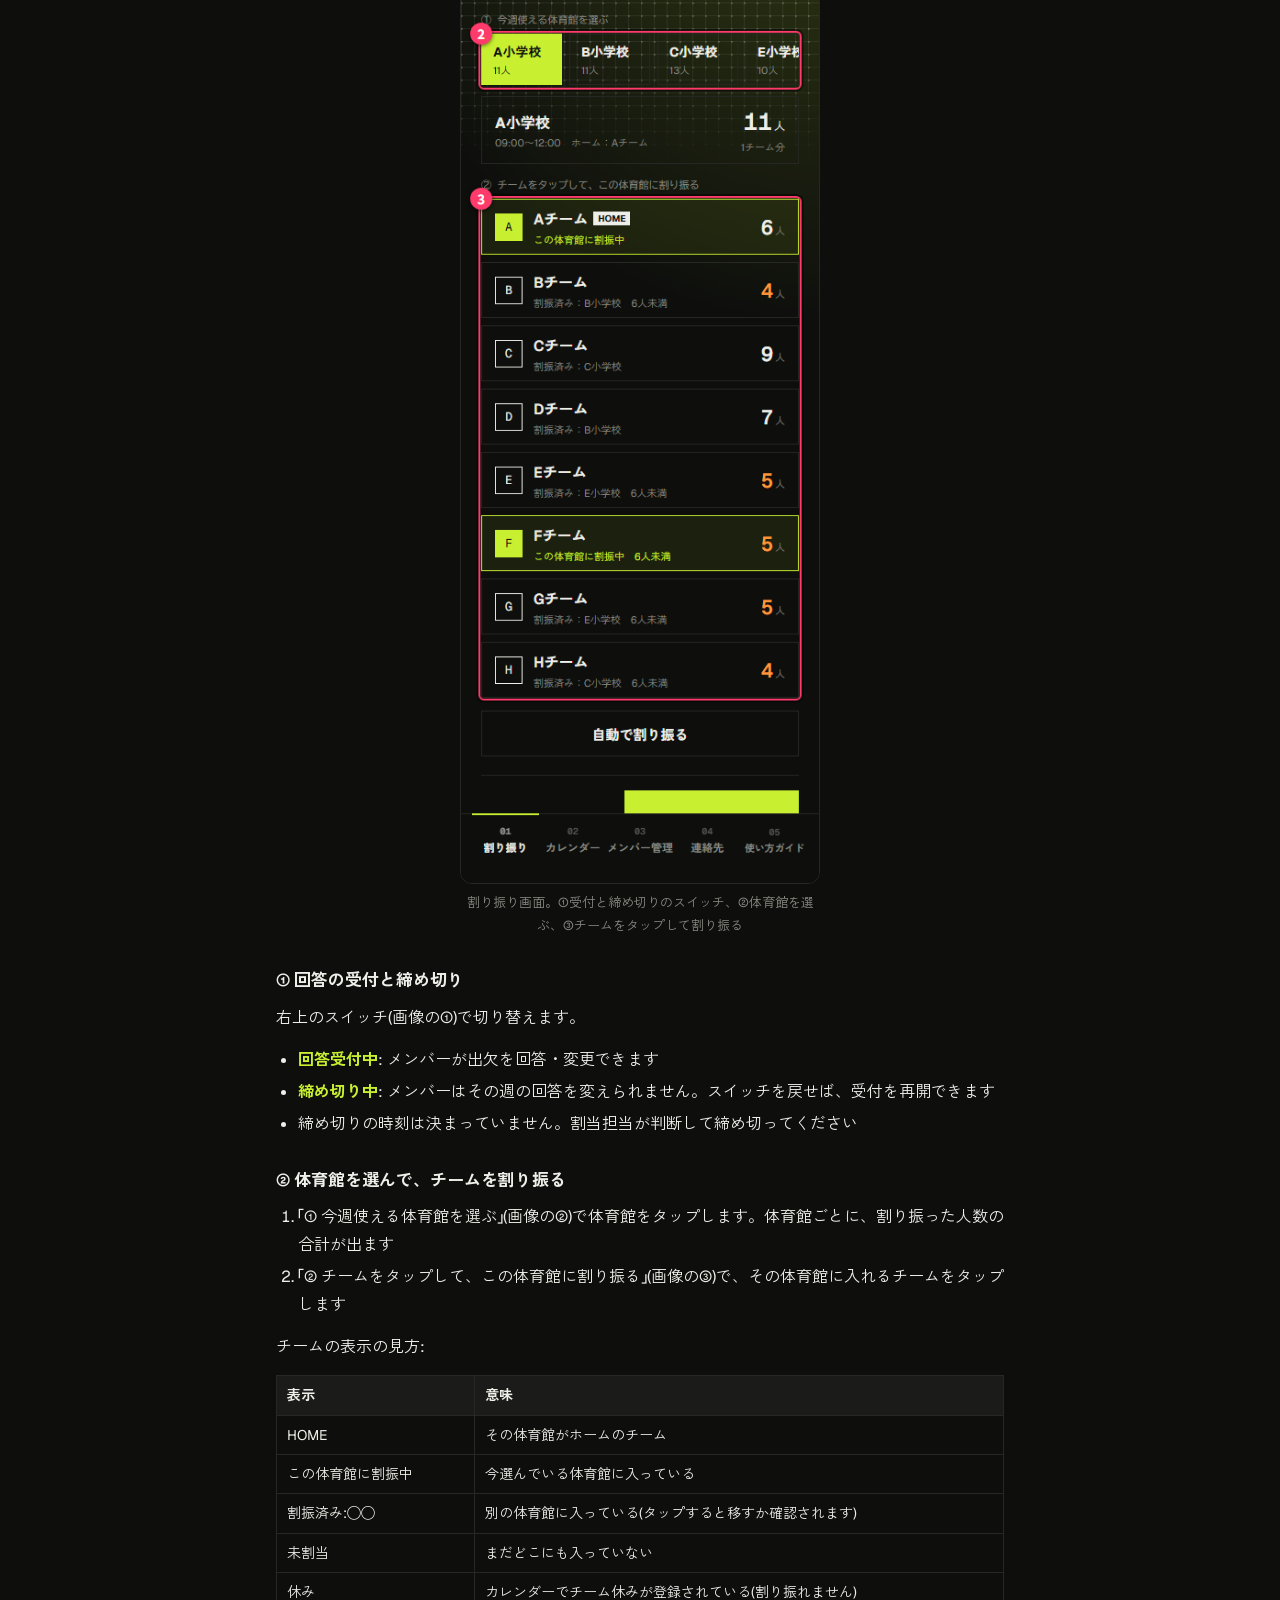
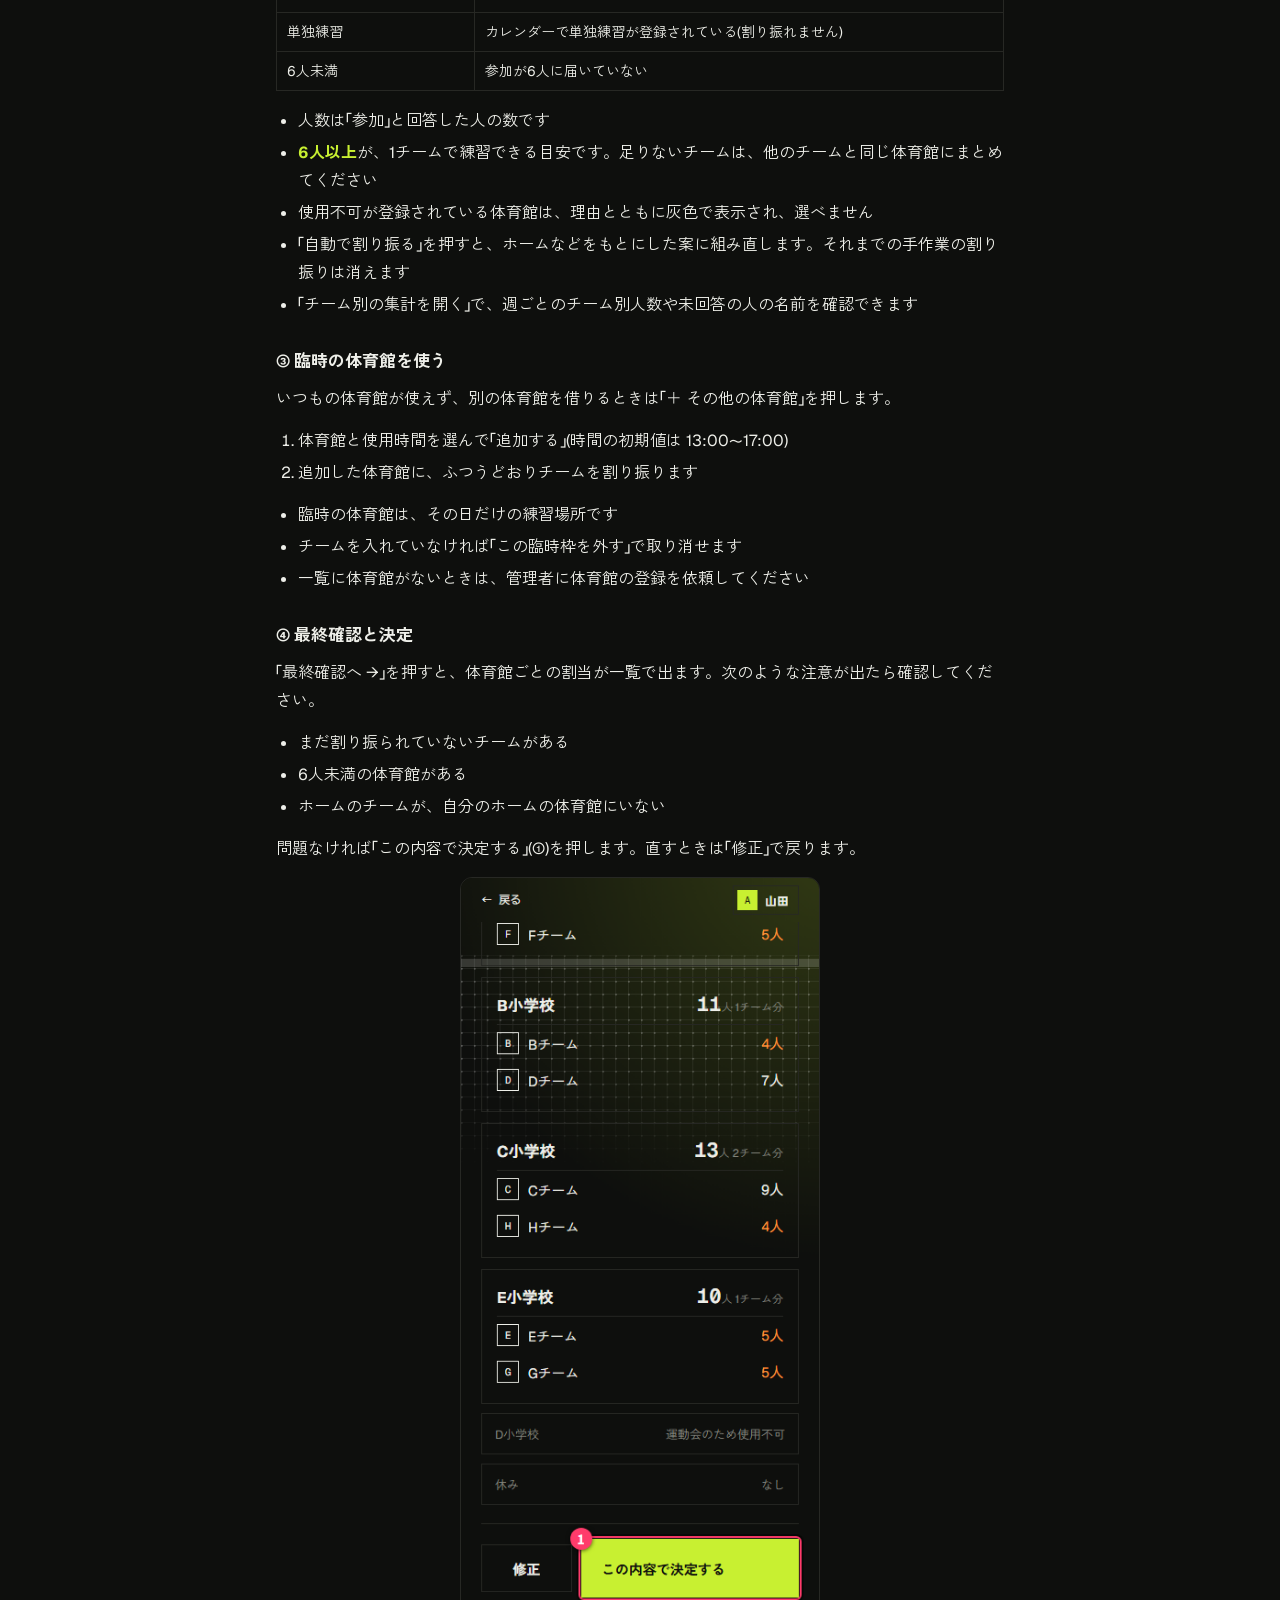
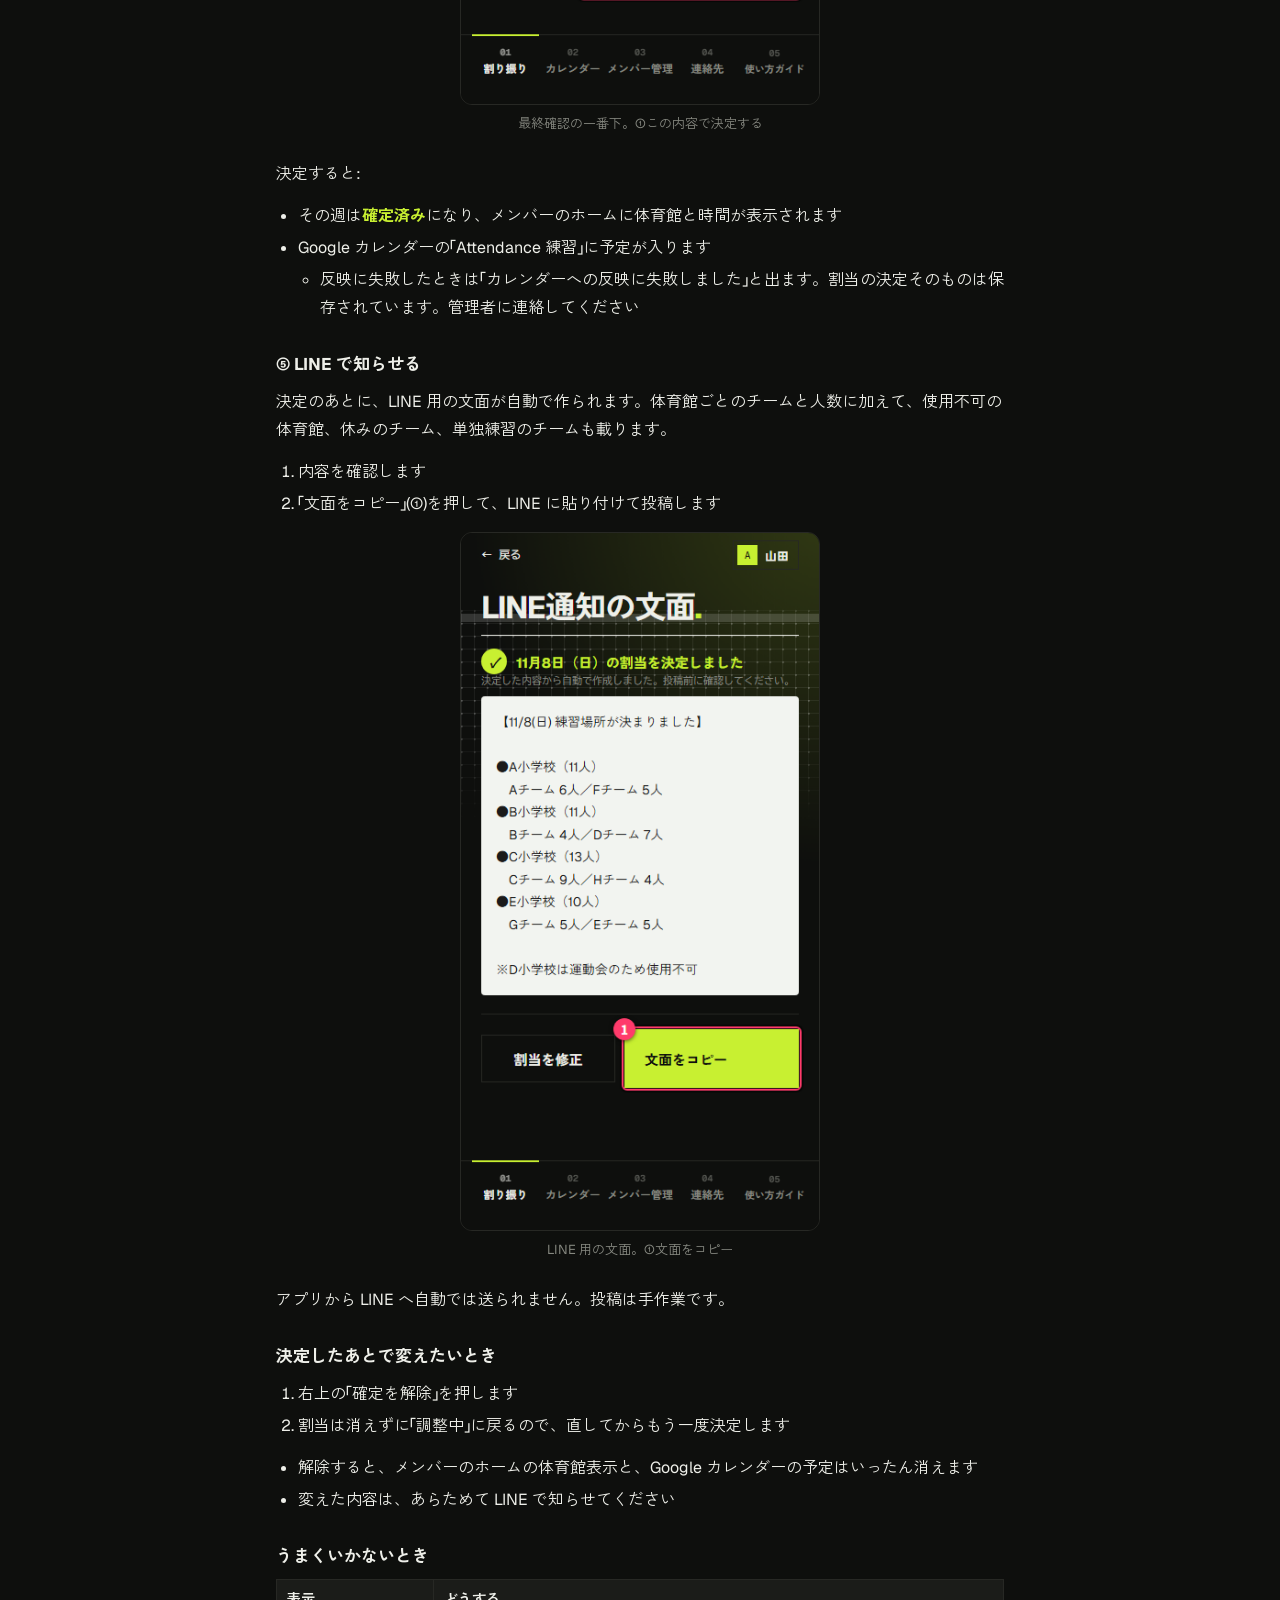
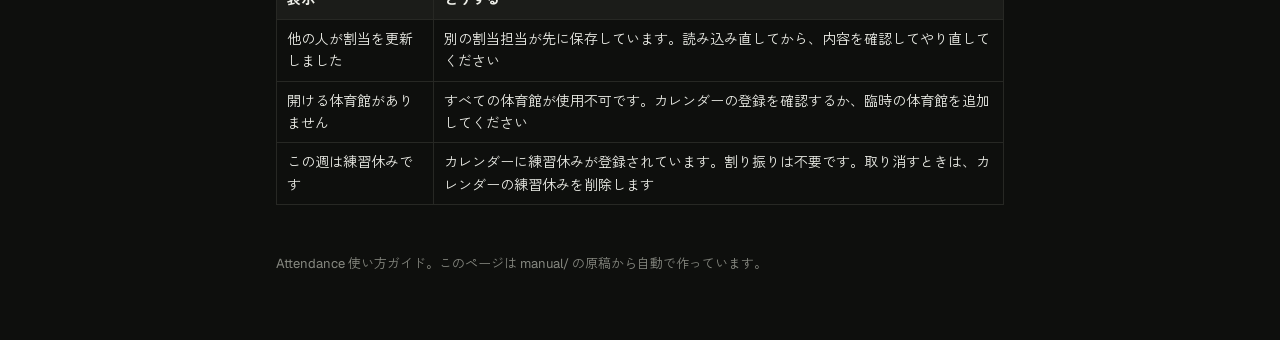
==== commit 87e38011: "使い方ガイドの配置変更: 選択画面は見出しの右にボタン、各画面はタブ「05 使い方ガイド」" ====
--- a/docs/guide/allocator.html
+++ b/docs/guide/allocator.html
@@ -84,7 +84,7 @@
 <main>
 <nav class="top"><a href="../">← アプリを開く</a><a href="user.html">ユーザーガイド</a></nav>
 <h1>Attendance 割当者ガイド(割当担当・チーム代表向け)<i>.</i></h1>
-<p>管理画面の使い方をまとめています。メンバーとしての使い方(出欠の回答など)は「ユーザーガイド」を見てください。このガイドは、管理画面の下のタブの一番右「ガイド」、または右上の名前 →「使い方」からも開けます(パスを入力した端末のみ)。</p>
+<p>管理画面の使い方をまとめています。メンバーとしての使い方(出欠の回答など)は「ユーザーガイド」を見てください。このガイドは、管理画面の下のタブの一番右「使い方ガイド」、または右上の名前 →「使い方」からも開けます(パスを入力した端末のみ)。</p>
 <ul><li><strong>チーム代表</strong>: メンバー管理、連絡先、カレンダーの章を読んでください</li><li><strong>割当担当</strong>: 上に加えて、「割り振り」の章を読んでください</li></ul>
 <p>パスは、管理者から個別に受け取ってください。このガイドには記載しません。人に見られる場所(グループのトークなど)には書かないでください。</p>
 <hr>
@@ -93,7 +93,7 @@
 <figure><img src="img/alloc-01-pass.png" alt="パスの入力画面。①入力した桁数、②管理者用への切り替え(管理者だけが使います)" loading="lazy" width="390"><figcaption>パスの入力画面。①入力した桁数、②管理者用への切り替え(管理者だけが使います)</figcaption></figure>
 <ul><li>一度入力すると、その端末では次から入力なしで管理画面に入れます。期限はありません</li><li>管理者がチームのパスを変更したときは、もう一度入力が必要です</li><li>iPhone でホーム画面に追加したアイコンから開くときは、Safari で入力していても、もう一度入力が必要です(保存される内容が別々のため)</li><li>「← 戻る」でメンバー用の画面(ホーム)に戻れます</li></ul>
 <p>管理画面の下のタブ:</p>
-<div class="table"><table><thead><tr><th>タブ</th><th>使える人</th><th>できること</th></tr></thead><tbody><tr><td>割り振り</td><td>割当担当のチームだけ</td><td>次の日曜の体育館の割当</td></tr><tr><td>カレンダー</td><td>パスを持つ全員</td><td>予定の登録・修正</td></tr><tr><td>メンバー管理</td><td>パスを持つ全員(自分のチームのみ)</td><td>名簿、連絡先、ホームの設定</td></tr><tr><td>連絡先</td><td>パスを持つ全員</td><td>各チームの代表・副代表の連絡先を見る</td></tr><tr><td>ガイド</td><td>パスを持つ全員</td><td>この割当者ガイドを別のタブで開く</td></tr></tbody></table></div>
+<div class="table"><table><thead><tr><th>タブ</th><th>使える人</th><th>できること</th></tr></thead><tbody><tr><td>割り振り</td><td>割当担当のチームだけ</td><td>次の日曜の体育館の割当</td></tr><tr><td>カレンダー</td><td>パスを持つ全員</td><td>予定の登録・修正</td></tr><tr><td>メンバー管理</td><td>パスを持つ全員(自分のチームのみ)</td><td>名簿、連絡先、ホームの設定</td></tr><tr><td>連絡先</td><td>パスを持つ全員</td><td>各チームの代表・副代表の連絡先を見る</td></tr><tr><td>使い方ガイド</td><td>パスを持つ全員</td><td>この割当者ガイドを別のタブで開く</td></tr></tbody></table></div>
 <p>「割り振り」タブが出ないときは、あなたのチームが割当担当に設定されていません。管理者に相談してください。</p>
 <h3>パス入力を解除する</h3>
 <p>借りた端末や共有の端末で使ったあとは、パス入力を解除してください。</p>
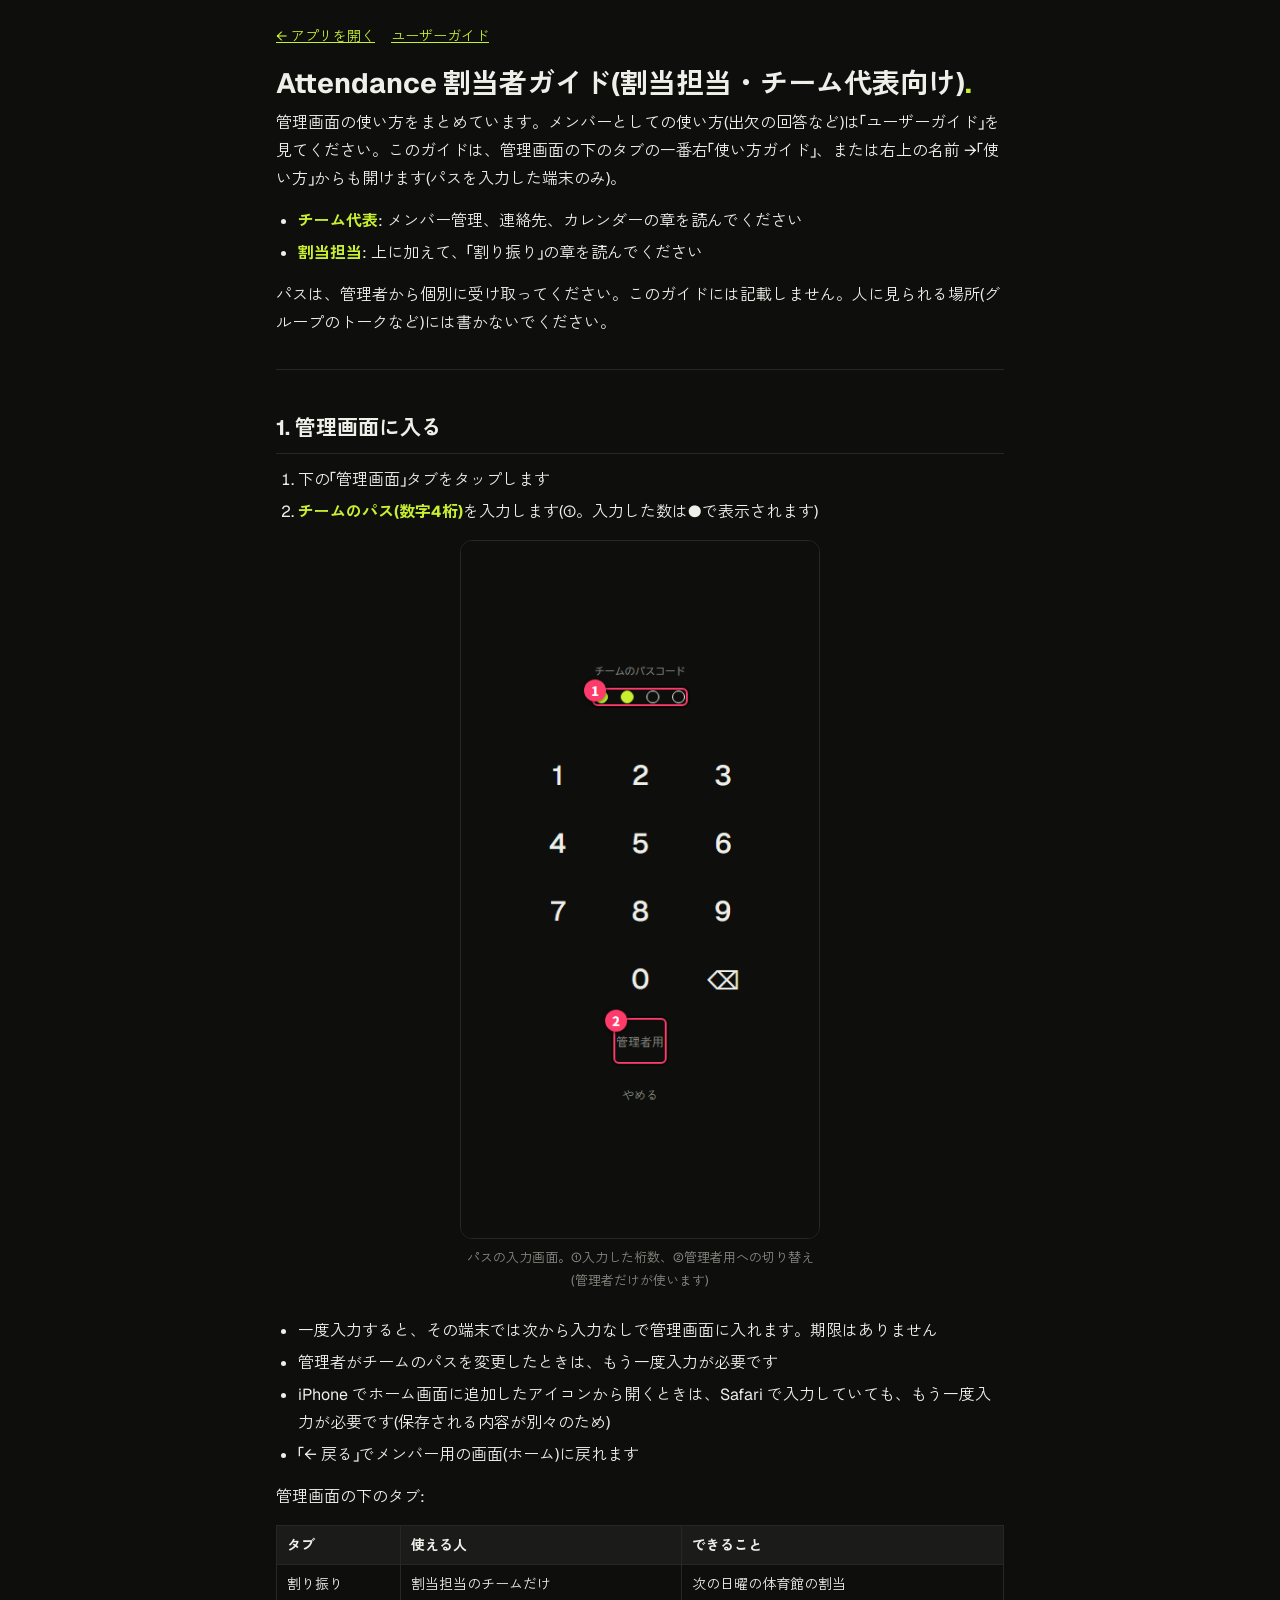
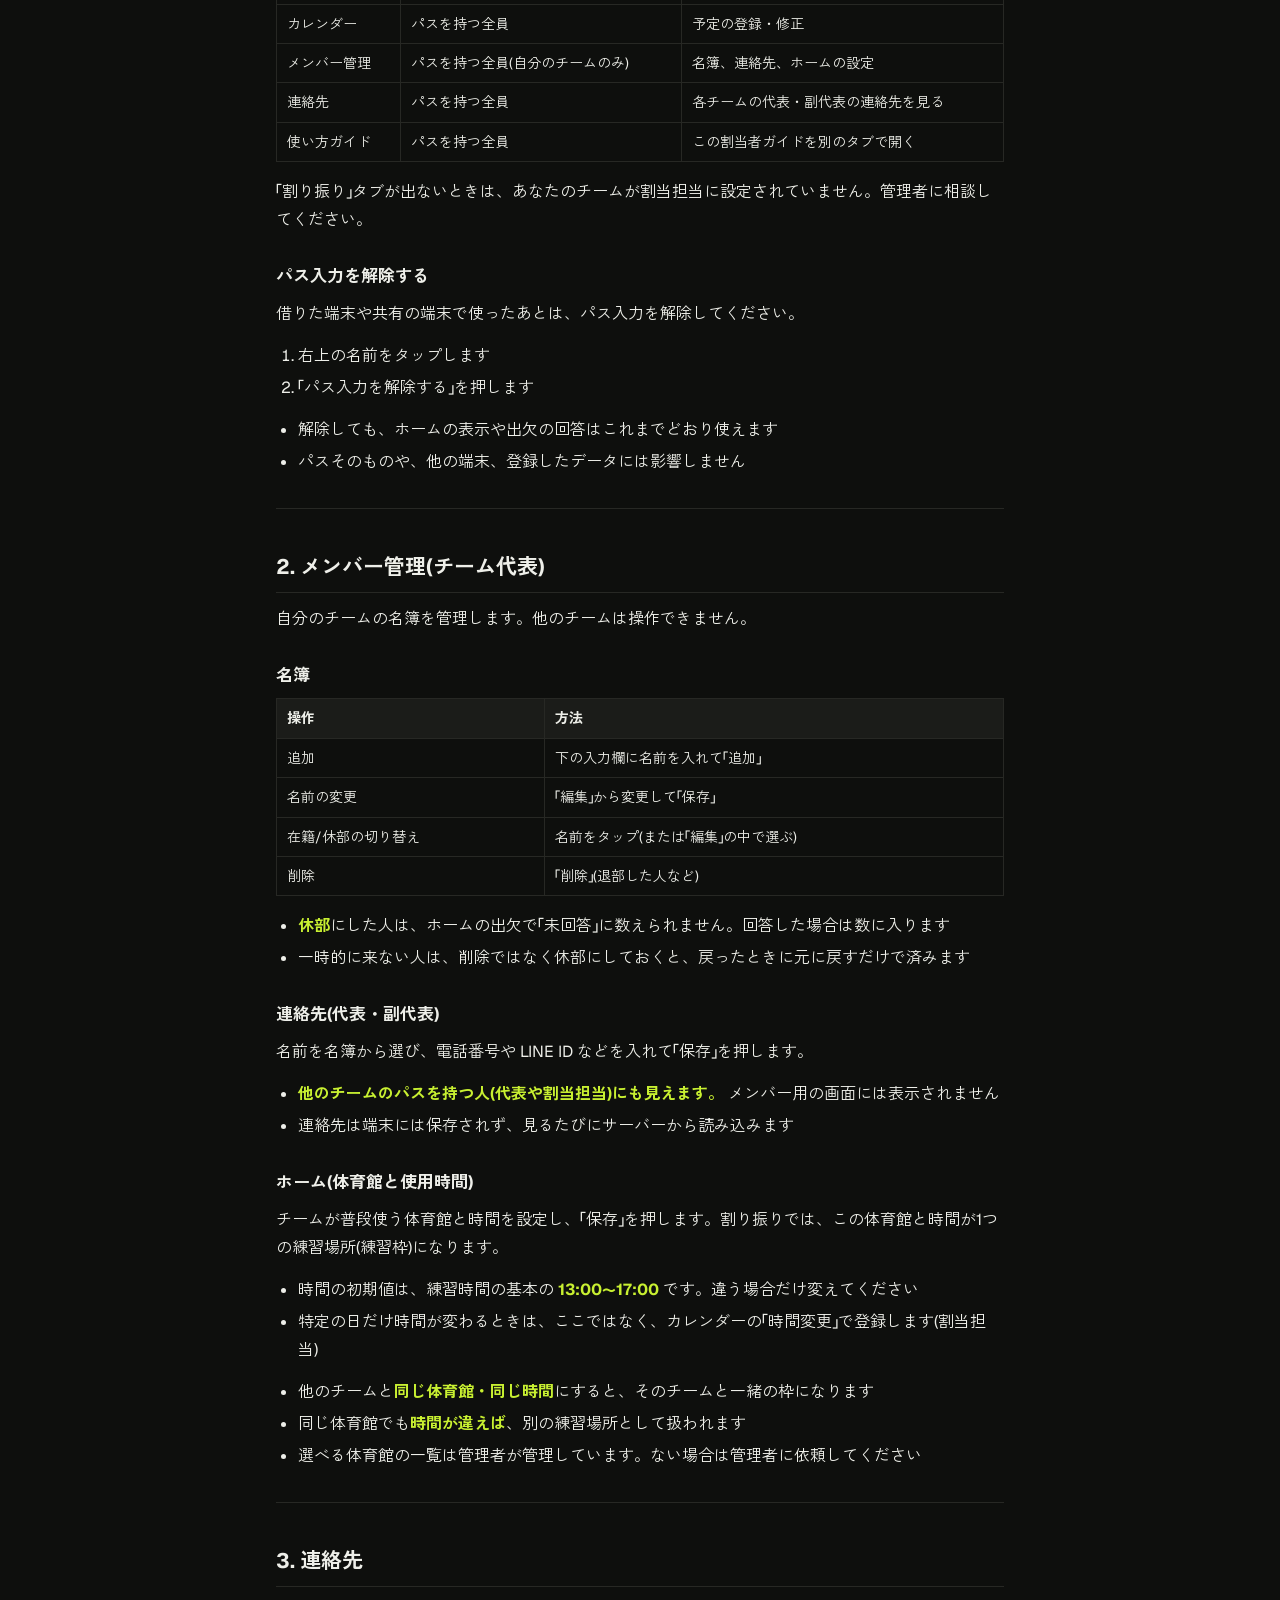
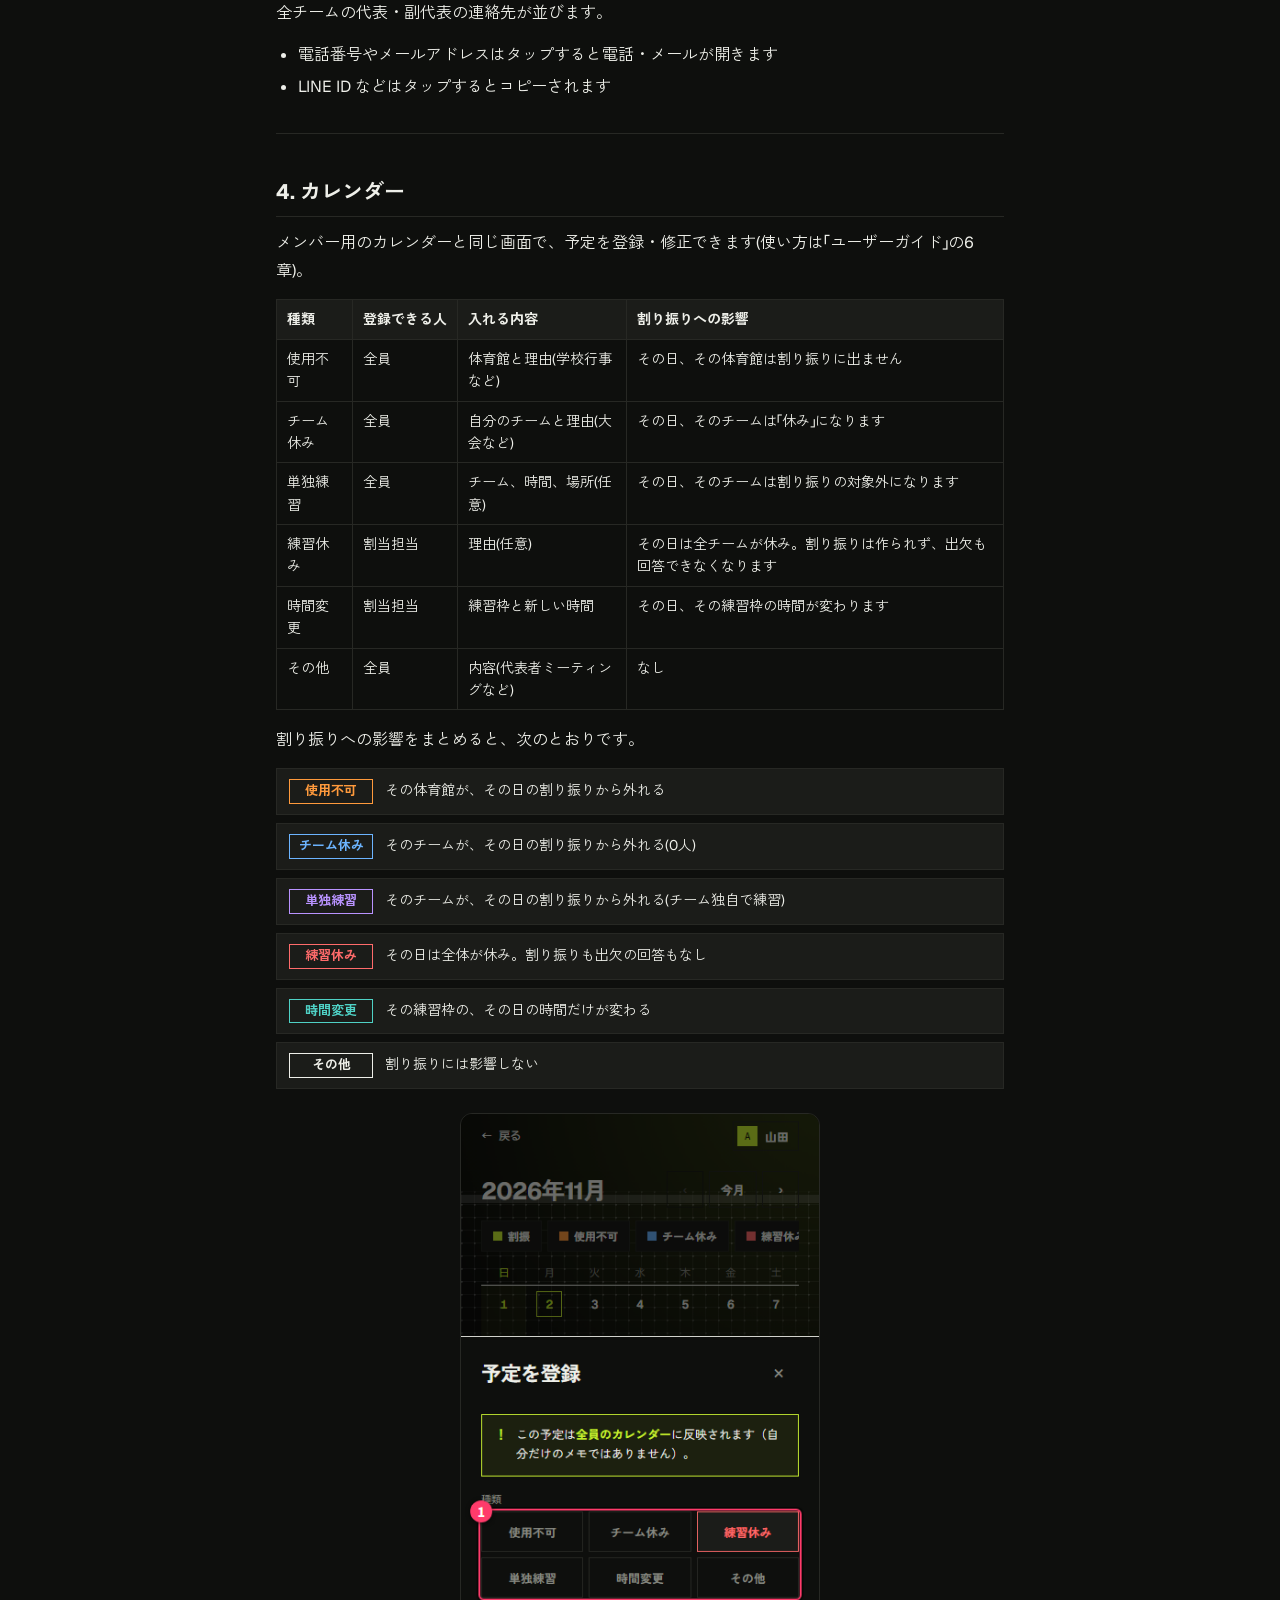
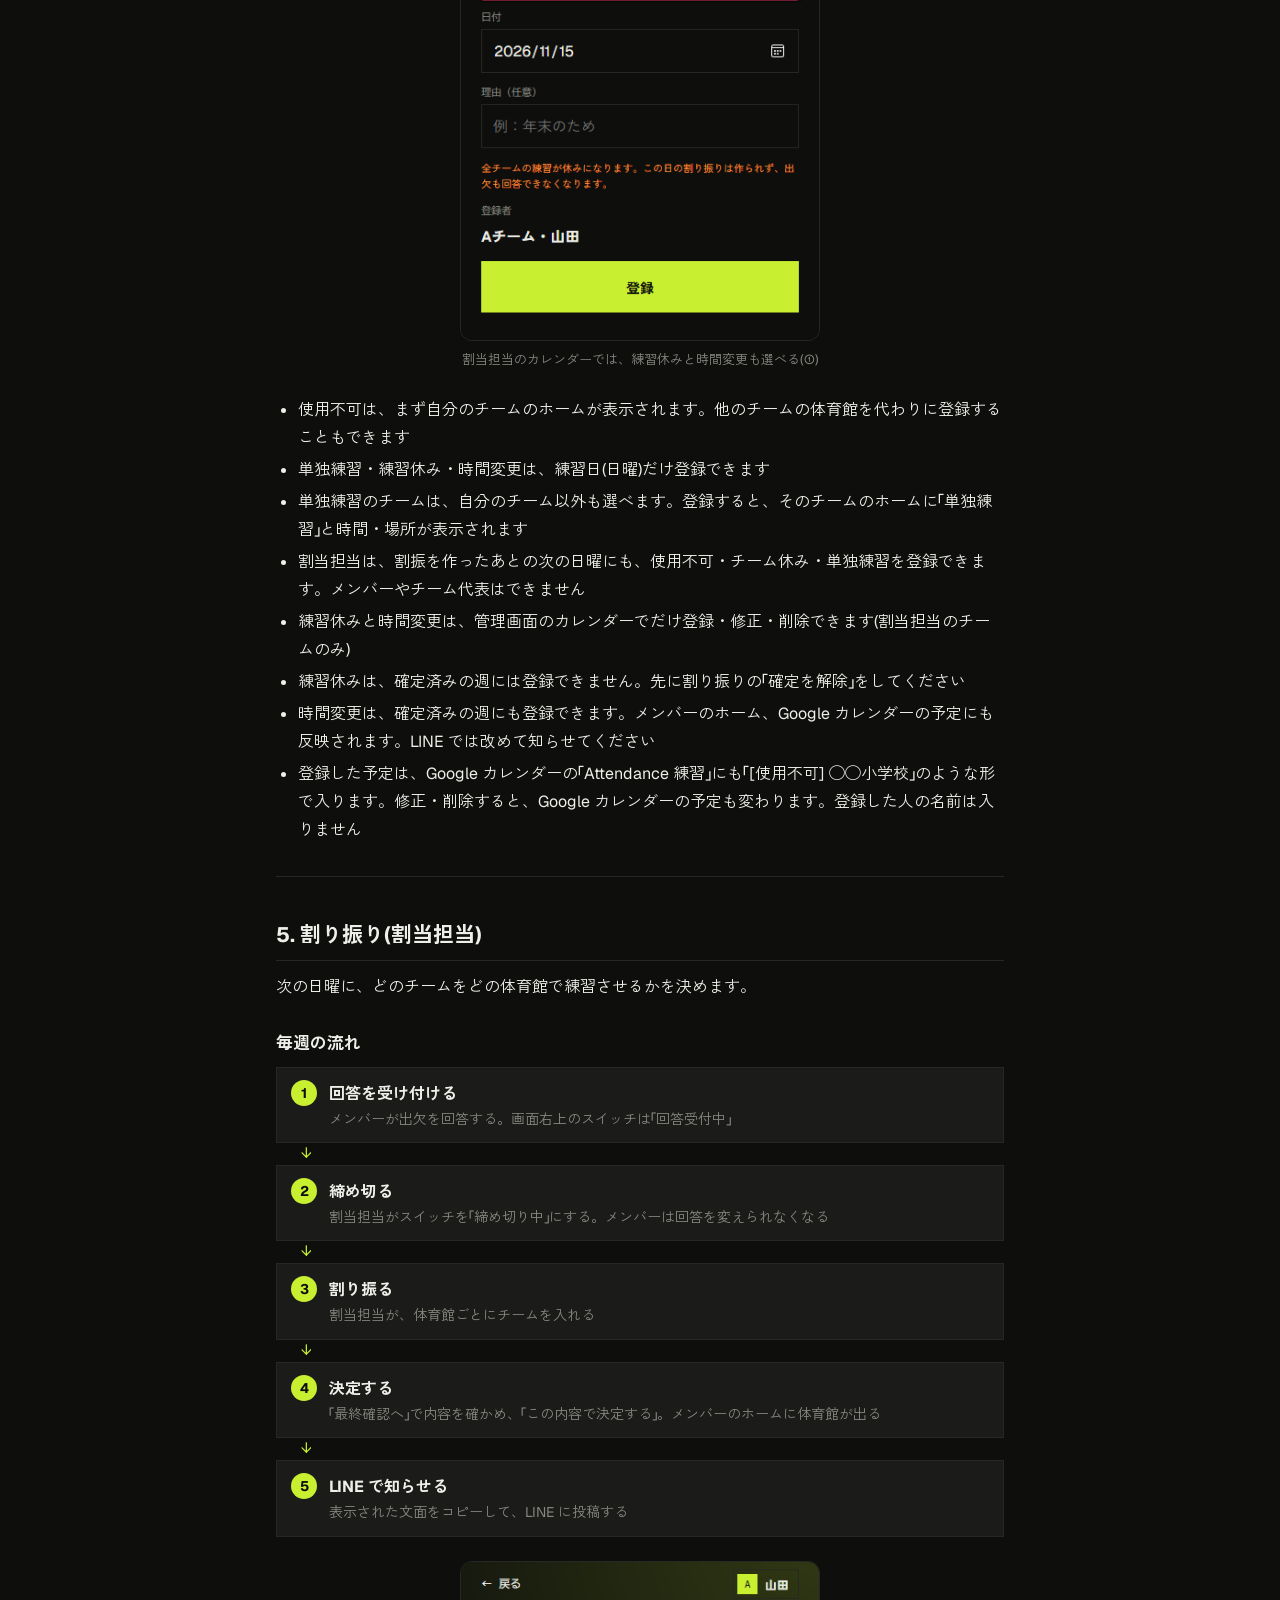
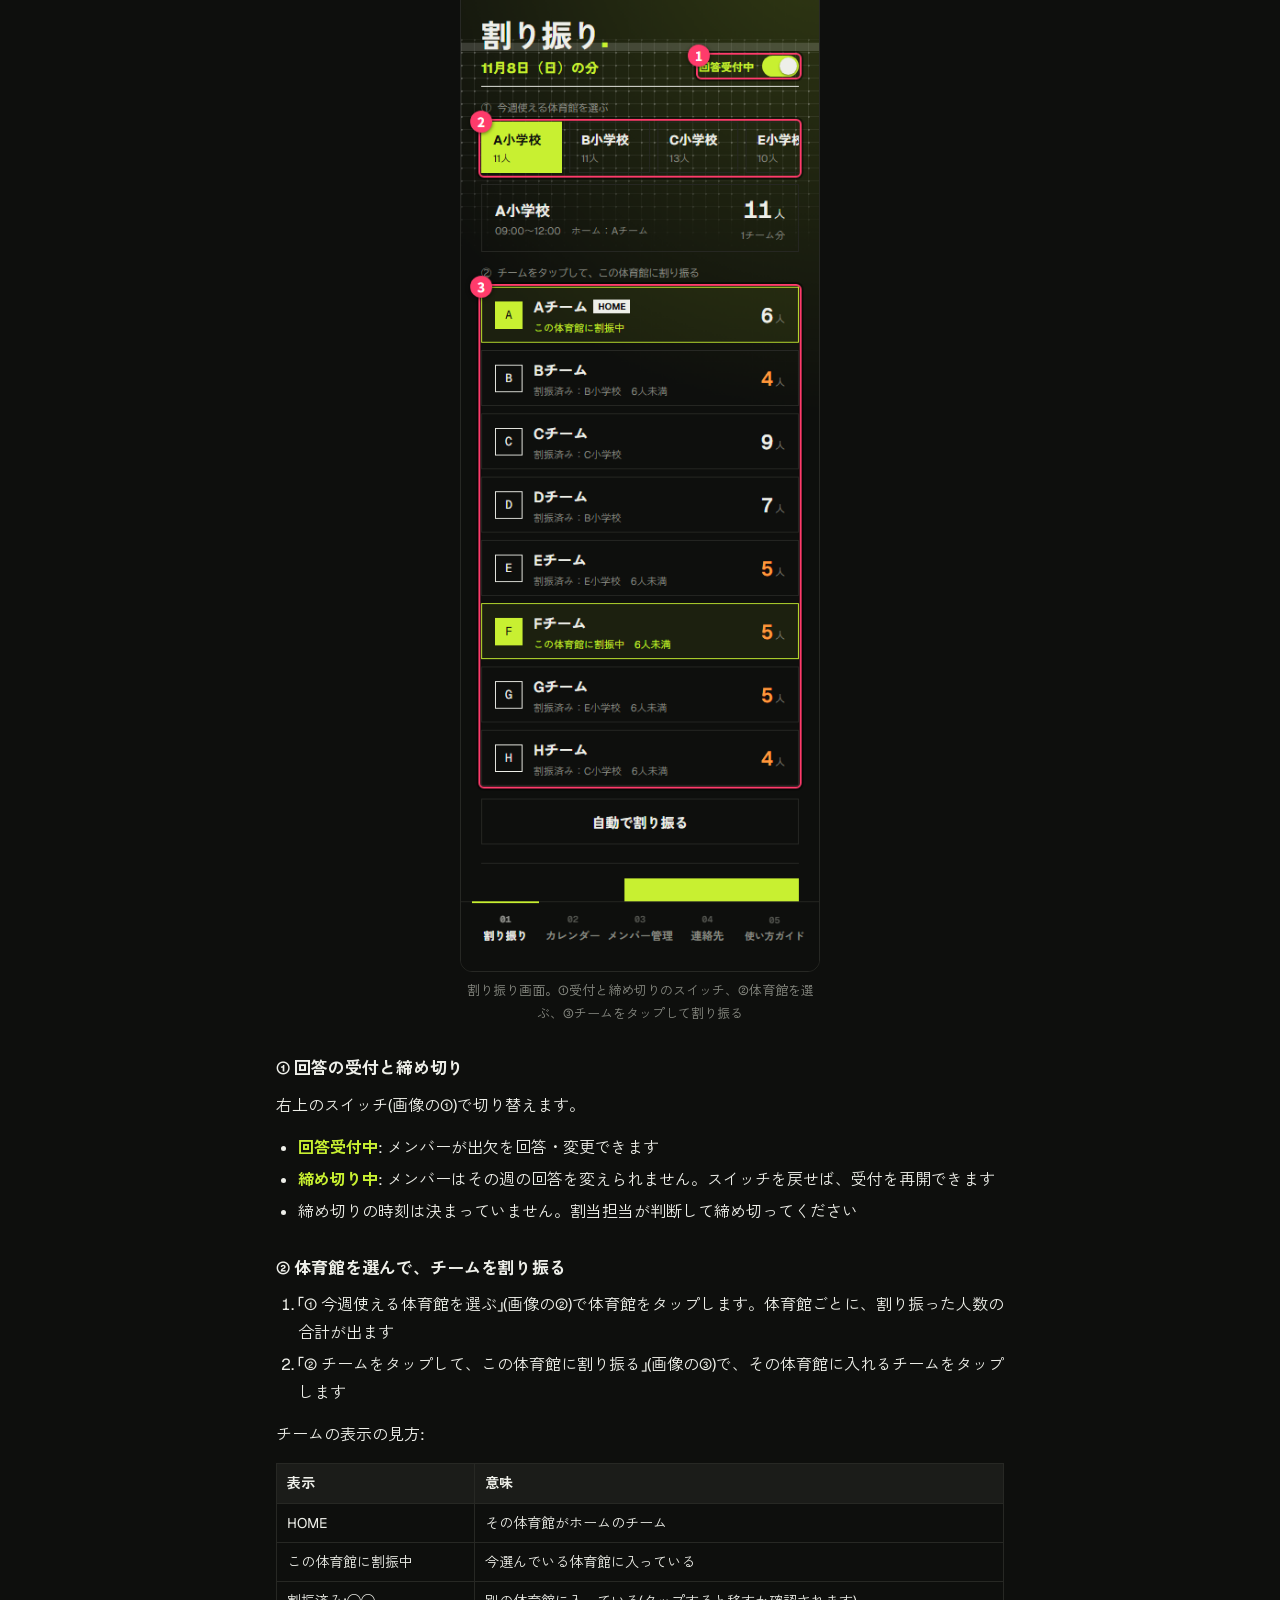
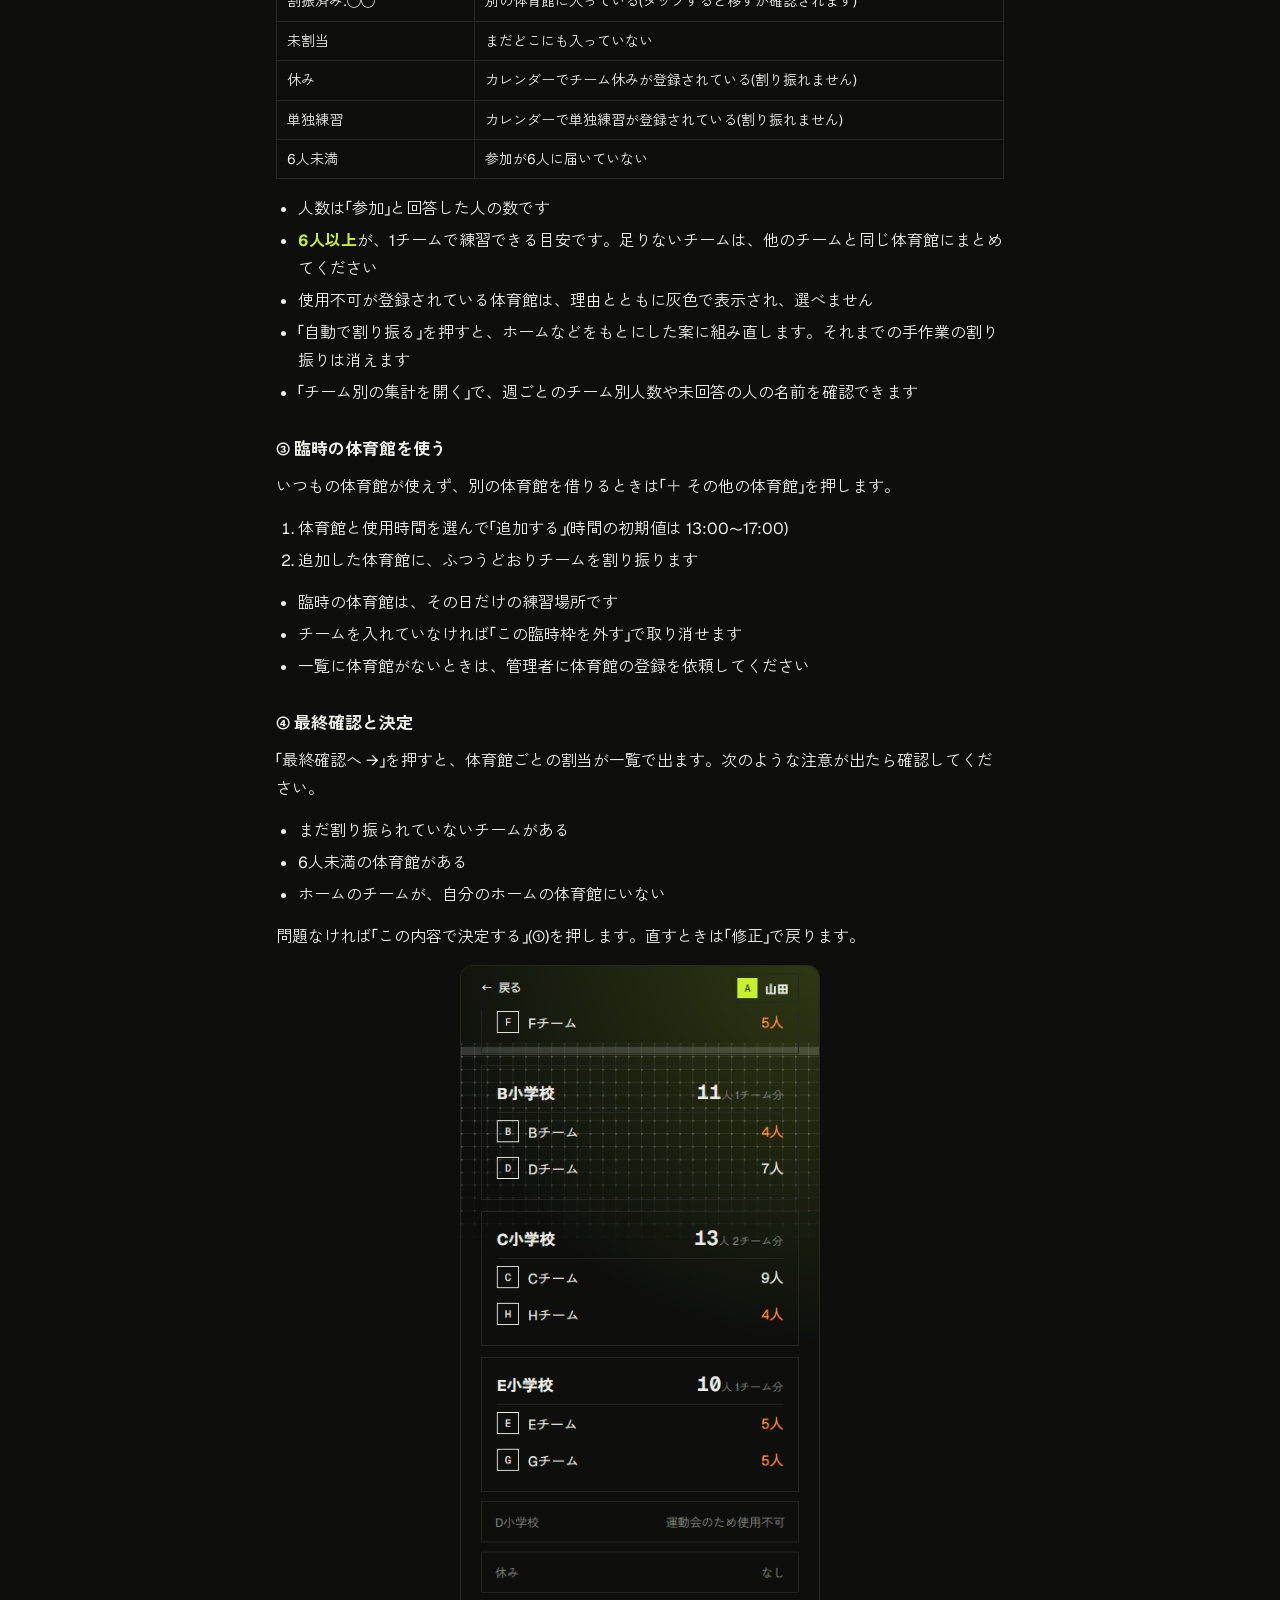
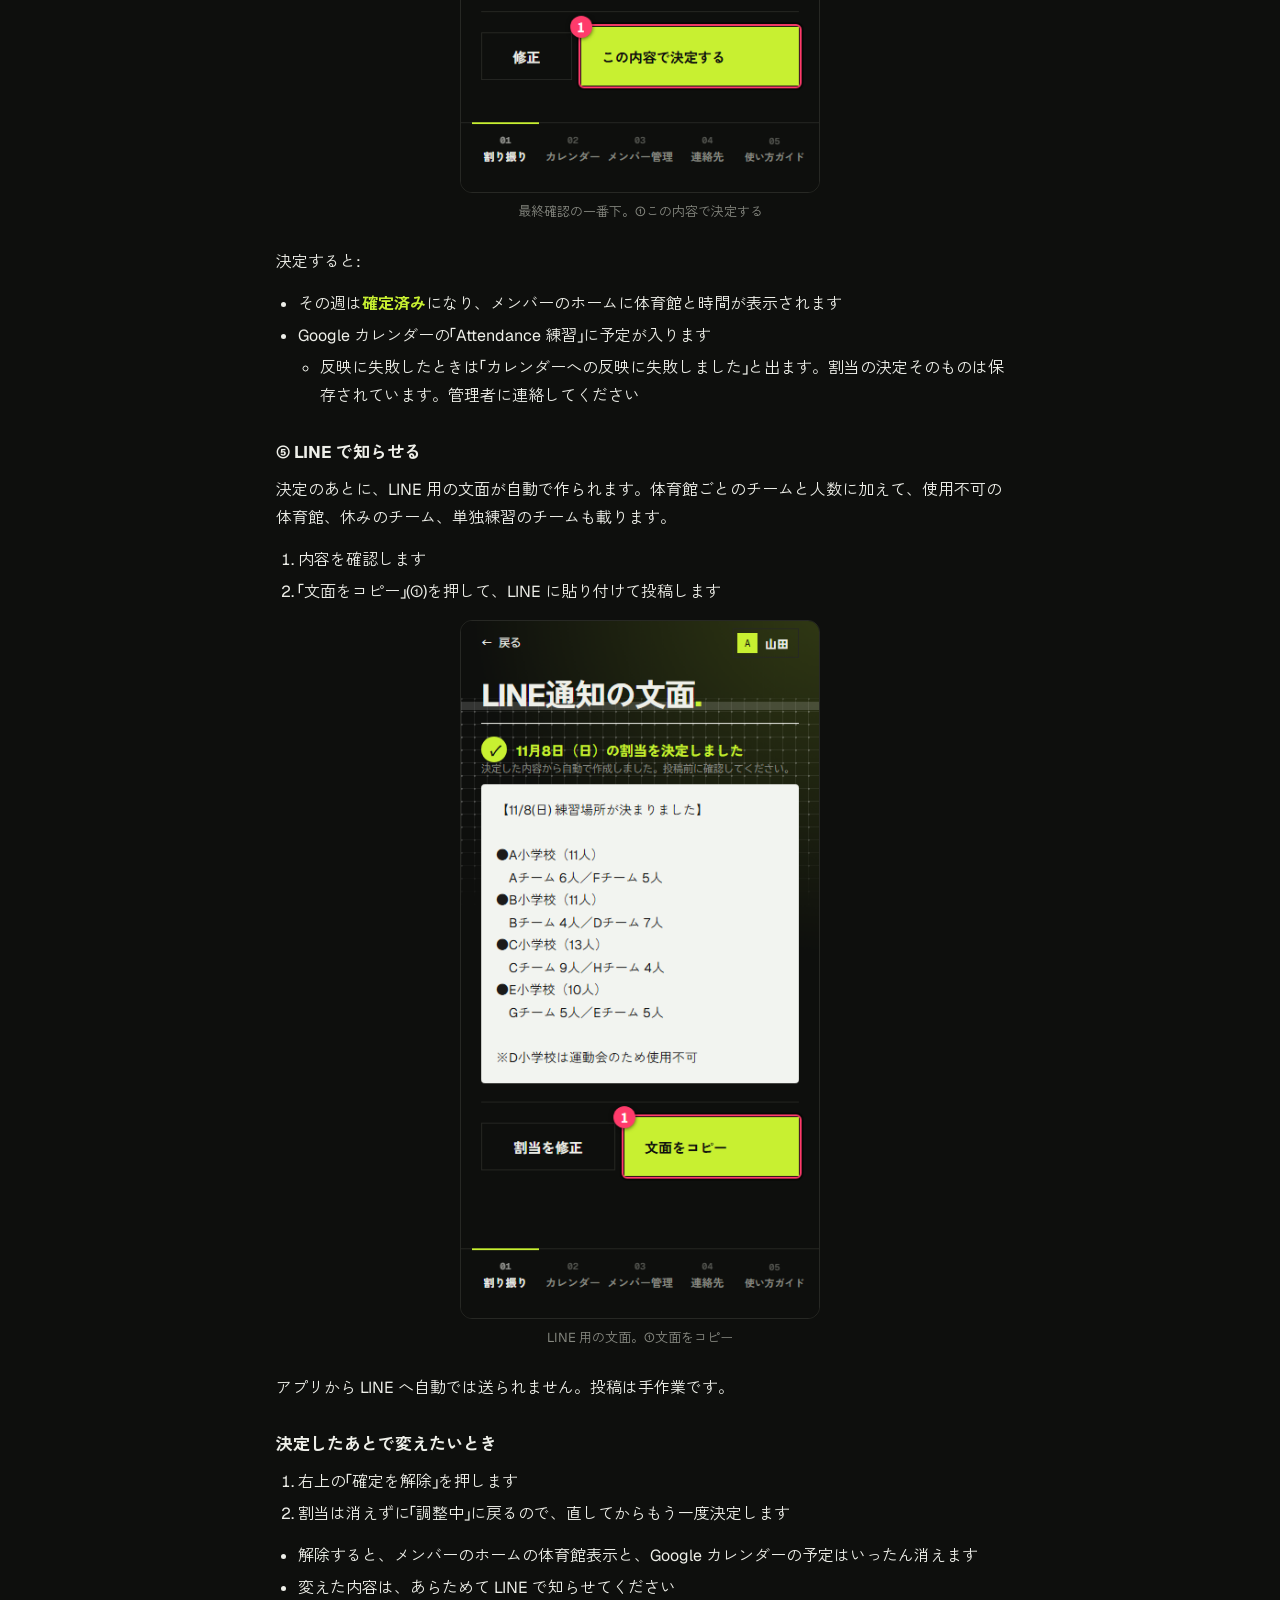
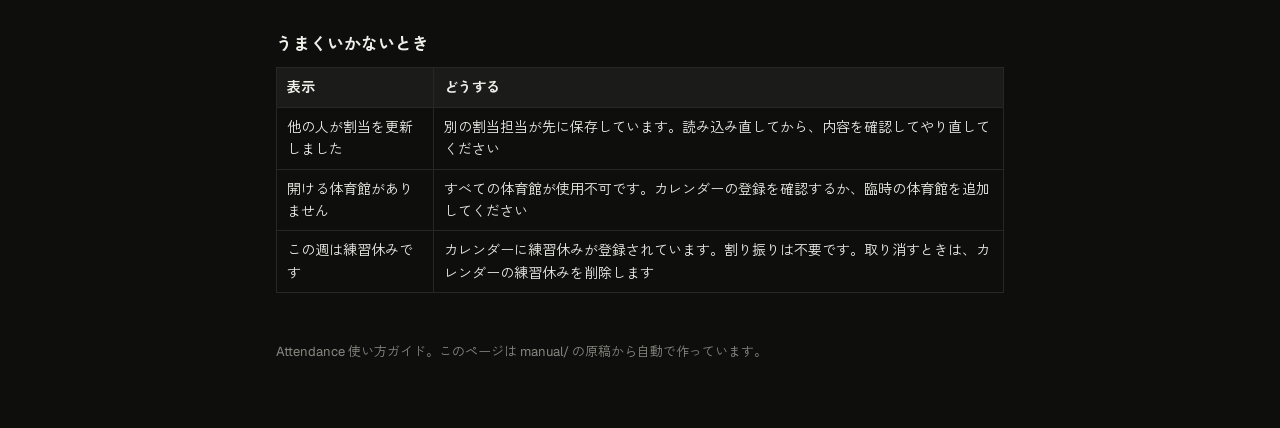
==== commit f68b0e8f: "ガイド: 登録した予定が Google カレンダーにも入ることを追記" ====
--- a/docs/guide/allocator.html
+++ b/docs/guide/allocator.html
@@ -123,7 +123,7 @@
 <p>割り振りへの影響をまとめると、次のとおりです。</p>
 <div class="types"><div class="type-row"><span class="type-tag" style="color:#ff9a3c;border-color:#ff9a3c">使用不可</span><span>その体育館が、その日の割り振りから外れる</span></div><div class="type-row"><span class="type-tag" style="color:#6cb4ff;border-color:#6cb4ff">チーム休み</span><span>そのチームが、その日の割り振りから外れる(0人)</span></div><div class="type-row"><span class="type-tag" style="color:#b993ff;border-color:#b993ff">単独練習</span><span>そのチームが、その日の割り振りから外れる(チーム独自で練習)</span></div><div class="type-row"><span class="type-tag" style="color:#ff6b6b;border-color:#ff6b6b">練習休み</span><span>その日は全体が休み。割り振りも出欠の回答もなし</span></div><div class="type-row"><span class="type-tag" style="color:#4fd1c5;border-color:#4fd1c5">時間変更</span><span>その練習枠の、その日の時間だけが変わる</span></div><div class="type-row"><span class="type-tag" style="color:#eeefe9;border-color:#eeefe9">その他</span><span>割り振りには影響しない</span></div></div>
 <figure><img src="img/alloc-05-event.png" alt="割当担当のカレンダーでは、練習休みと時間変更も選べる(①)" loading="lazy" width="390"><figcaption>割当担当のカレンダーでは、練習休みと時間変更も選べる(①)</figcaption></figure>
-<ul><li>使用不可は、まず自分のチームのホームが表示されます。他のチームの体育館を代わりに登録することもできます</li><li>単独練習・練習休み・時間変更は、練習日(日曜)だけ登録できます</li><li>単独練習のチームは、自分のチーム以外も選べます。登録すると、そのチームのホームに「単独練習」と時間・場所が表示されます</li><li>割当担当は、割振を作ったあとの次の日曜にも、使用不可・チーム休み・単独練習を登録できます。メンバーやチーム代表はできません</li><li>練習休みと時間変更は、管理画面のカレンダーでだけ登録・修正・削除できます(割当担当のチームのみ)</li><li>練習休みは、確定済みの週には登録できません。先に割り振りの「確定を解除」をしてください</li><li>時間変更は、確定済みの週にも登録できます。メンバーのホーム、Google カレンダーの予定にも反映されます。LINE では改めて知らせてください</li></ul>
+<ul><li>使用不可は、まず自分のチームのホームが表示されます。他のチームの体育館を代わりに登録することもできます</li><li>単独練習・練習休み・時間変更は、練習日(日曜)だけ登録できます</li><li>単独練習のチームは、自分のチーム以外も選べます。登録すると、そのチームのホームに「単独練習」と時間・場所が表示されます</li><li>割当担当は、割振を作ったあとの次の日曜にも、使用不可・チーム休み・単独練習を登録できます。メンバーやチーム代表はできません</li><li>練習休みと時間変更は、管理画面のカレンダーでだけ登録・修正・削除できます(割当担当のチームのみ)</li><li>練習休みは、確定済みの週には登録できません。先に割り振りの「確定を解除」をしてください</li><li>時間変更は、確定済みの週にも登録できます。メンバーのホーム、Google カレンダーの予定にも反映されます。LINE では改めて知らせてください</li><li>登録した予定は、Google カレンダーの「Attendance 練習」にも「[使用不可] ◯◯小学校」のような形で入ります。修正・削除すると、Google カレンダーの予定も変わります。登録した人の名前は入りません</li></ul>
 <hr>
 <h2>5. 割り振り(割当担当)</h2>
 <p>次の日曜に、どのチームをどの体育館で練習させるかを決めます。</p>
